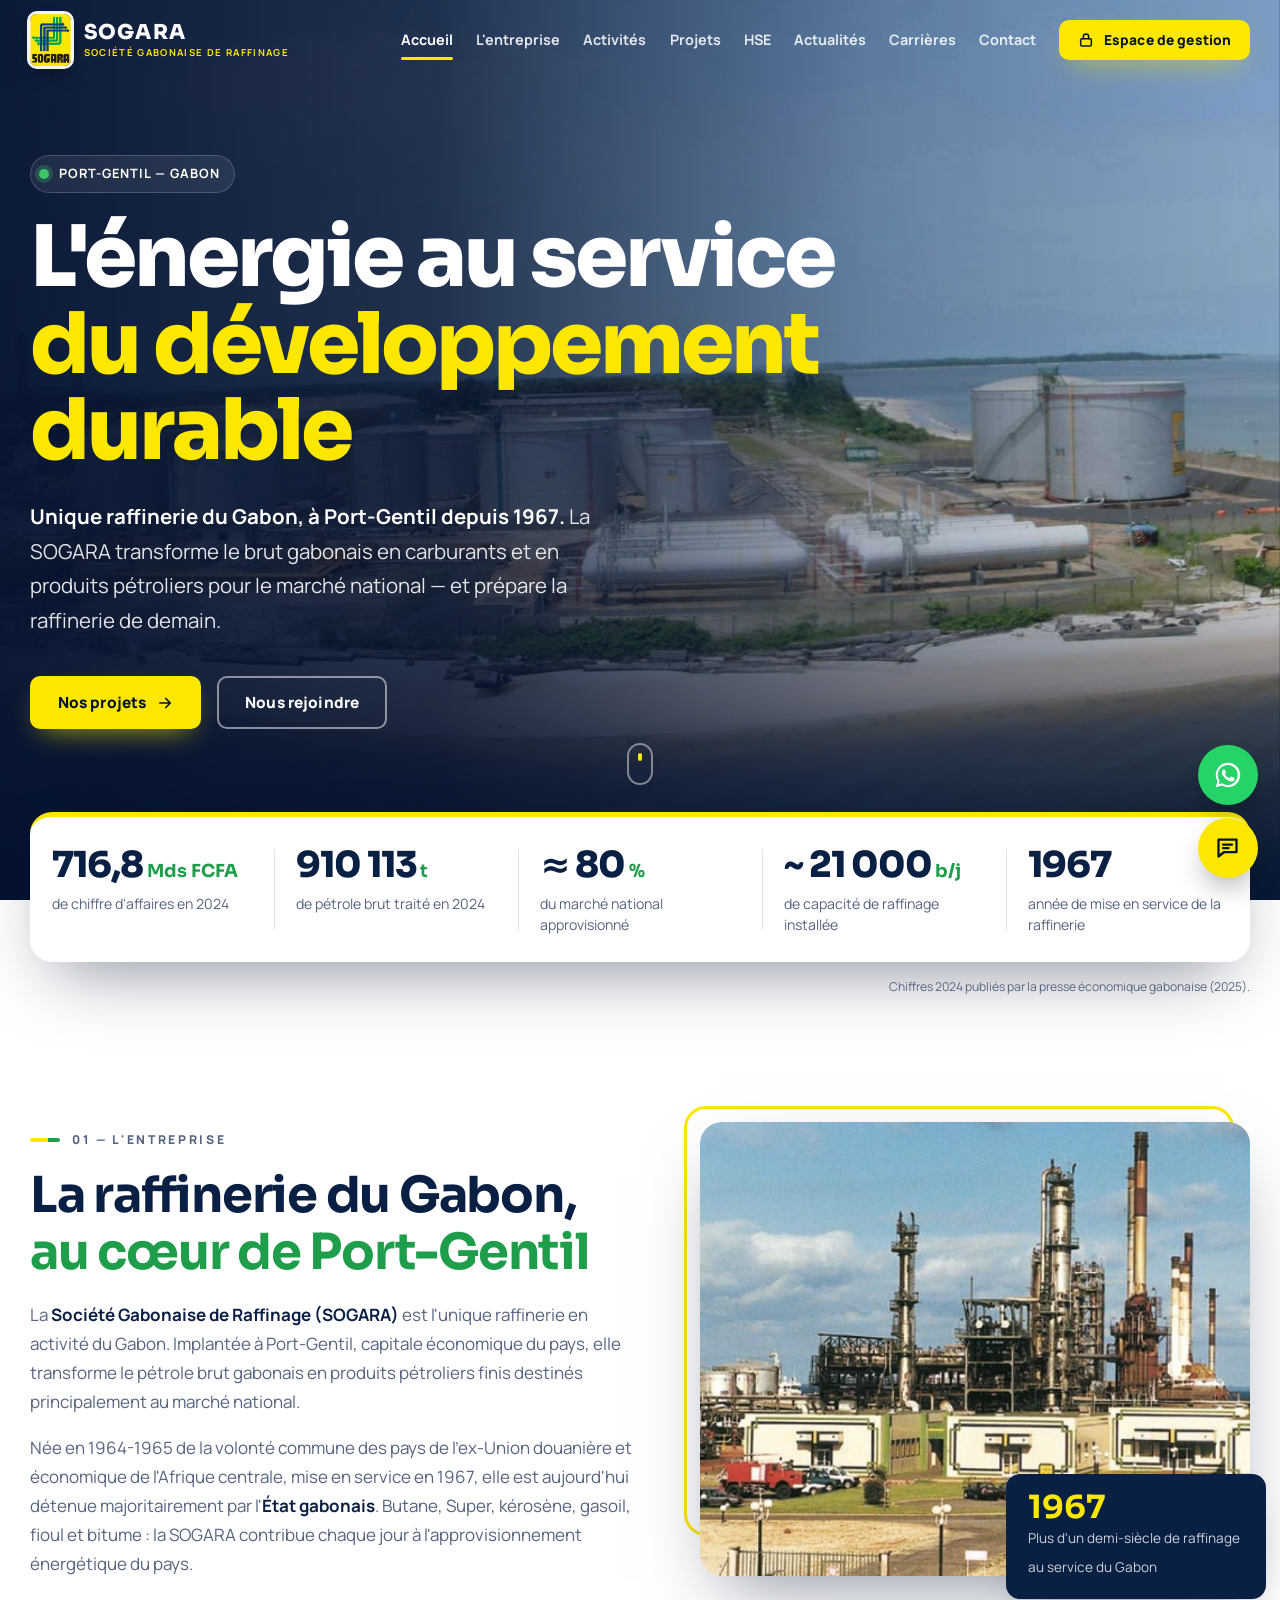
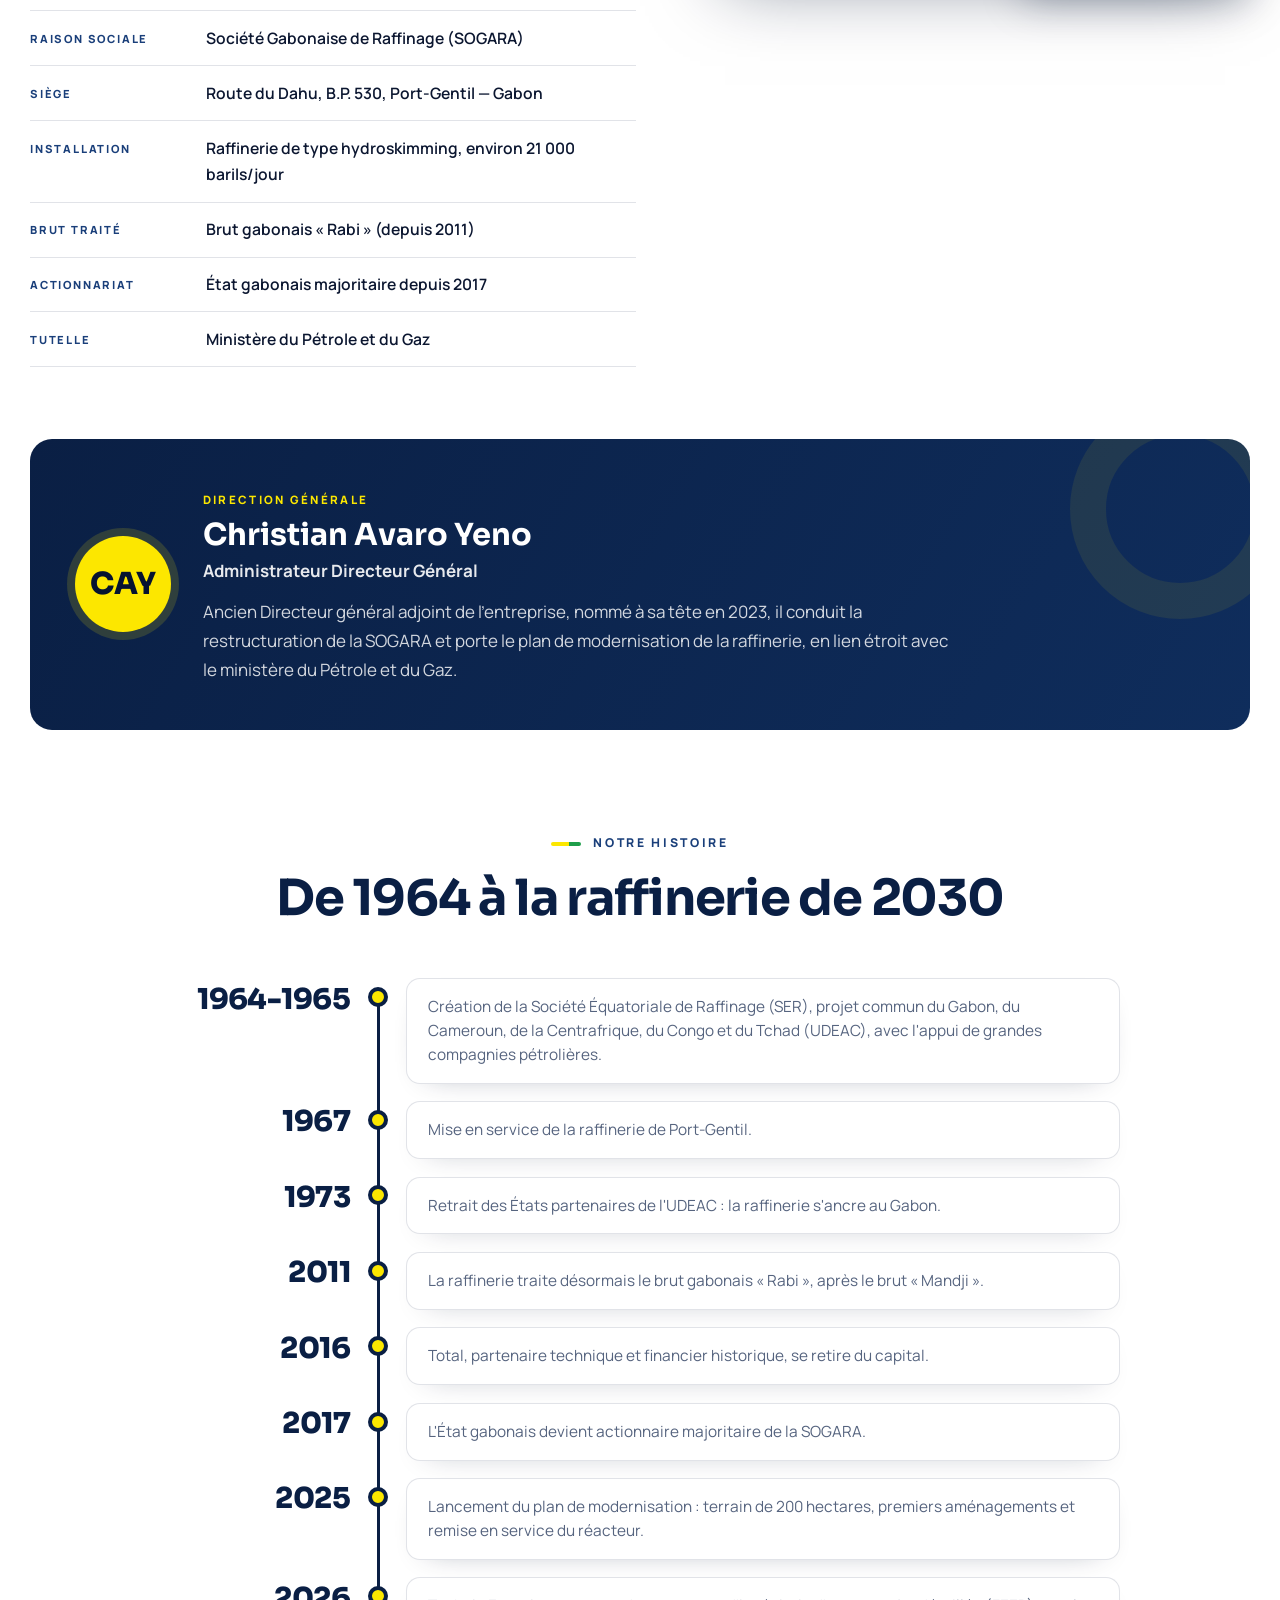
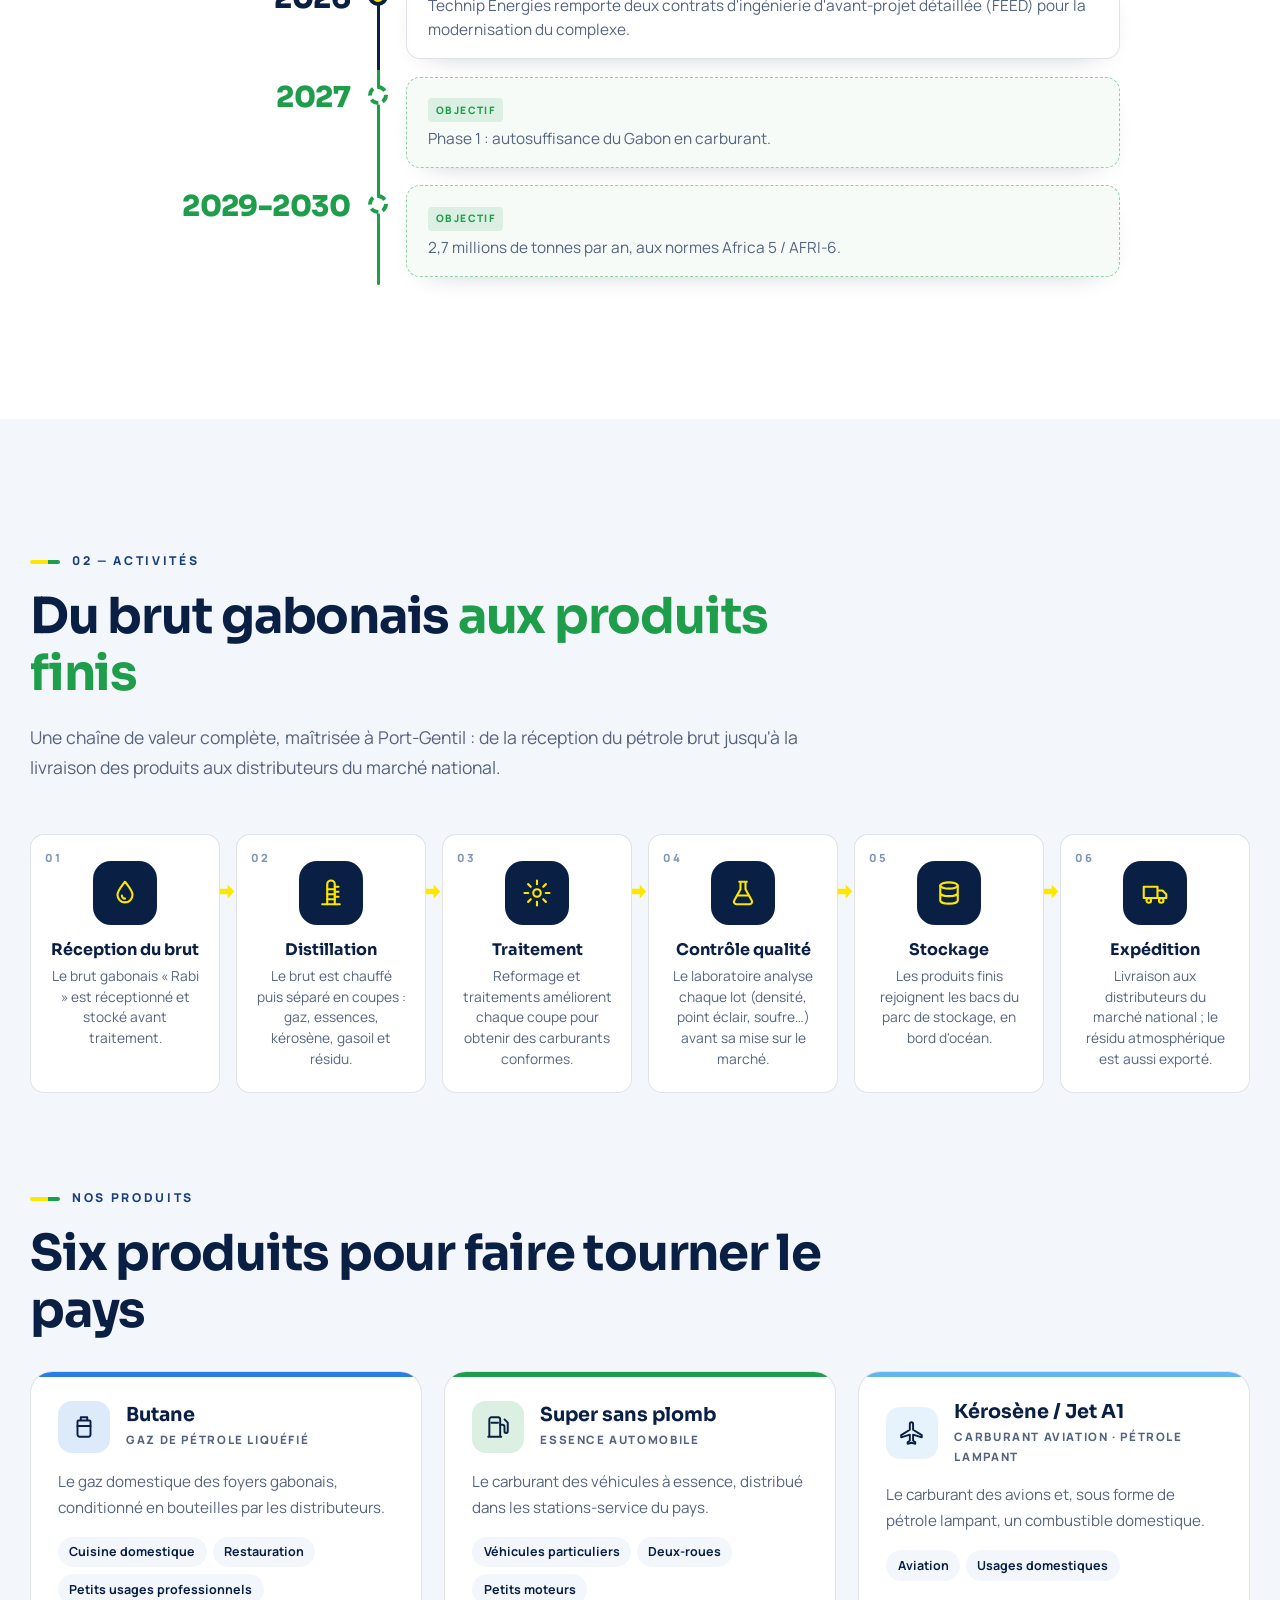
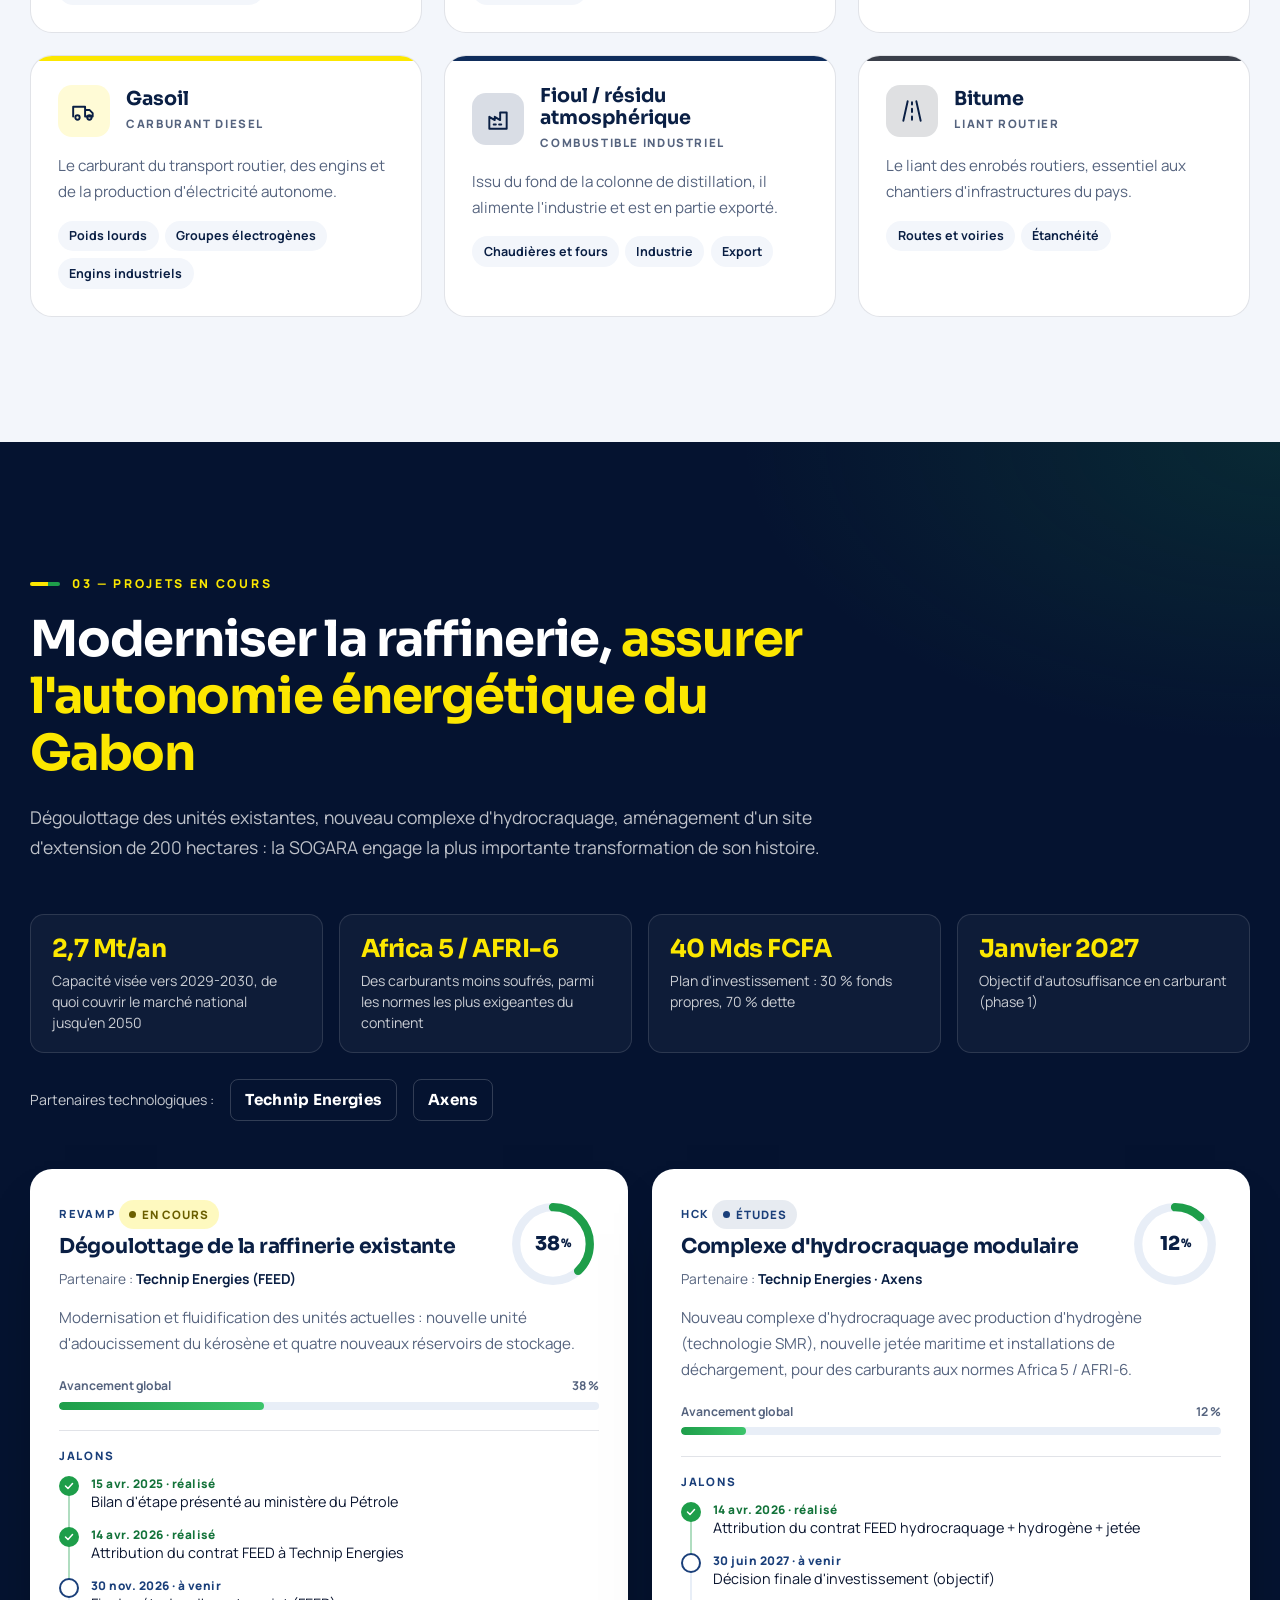
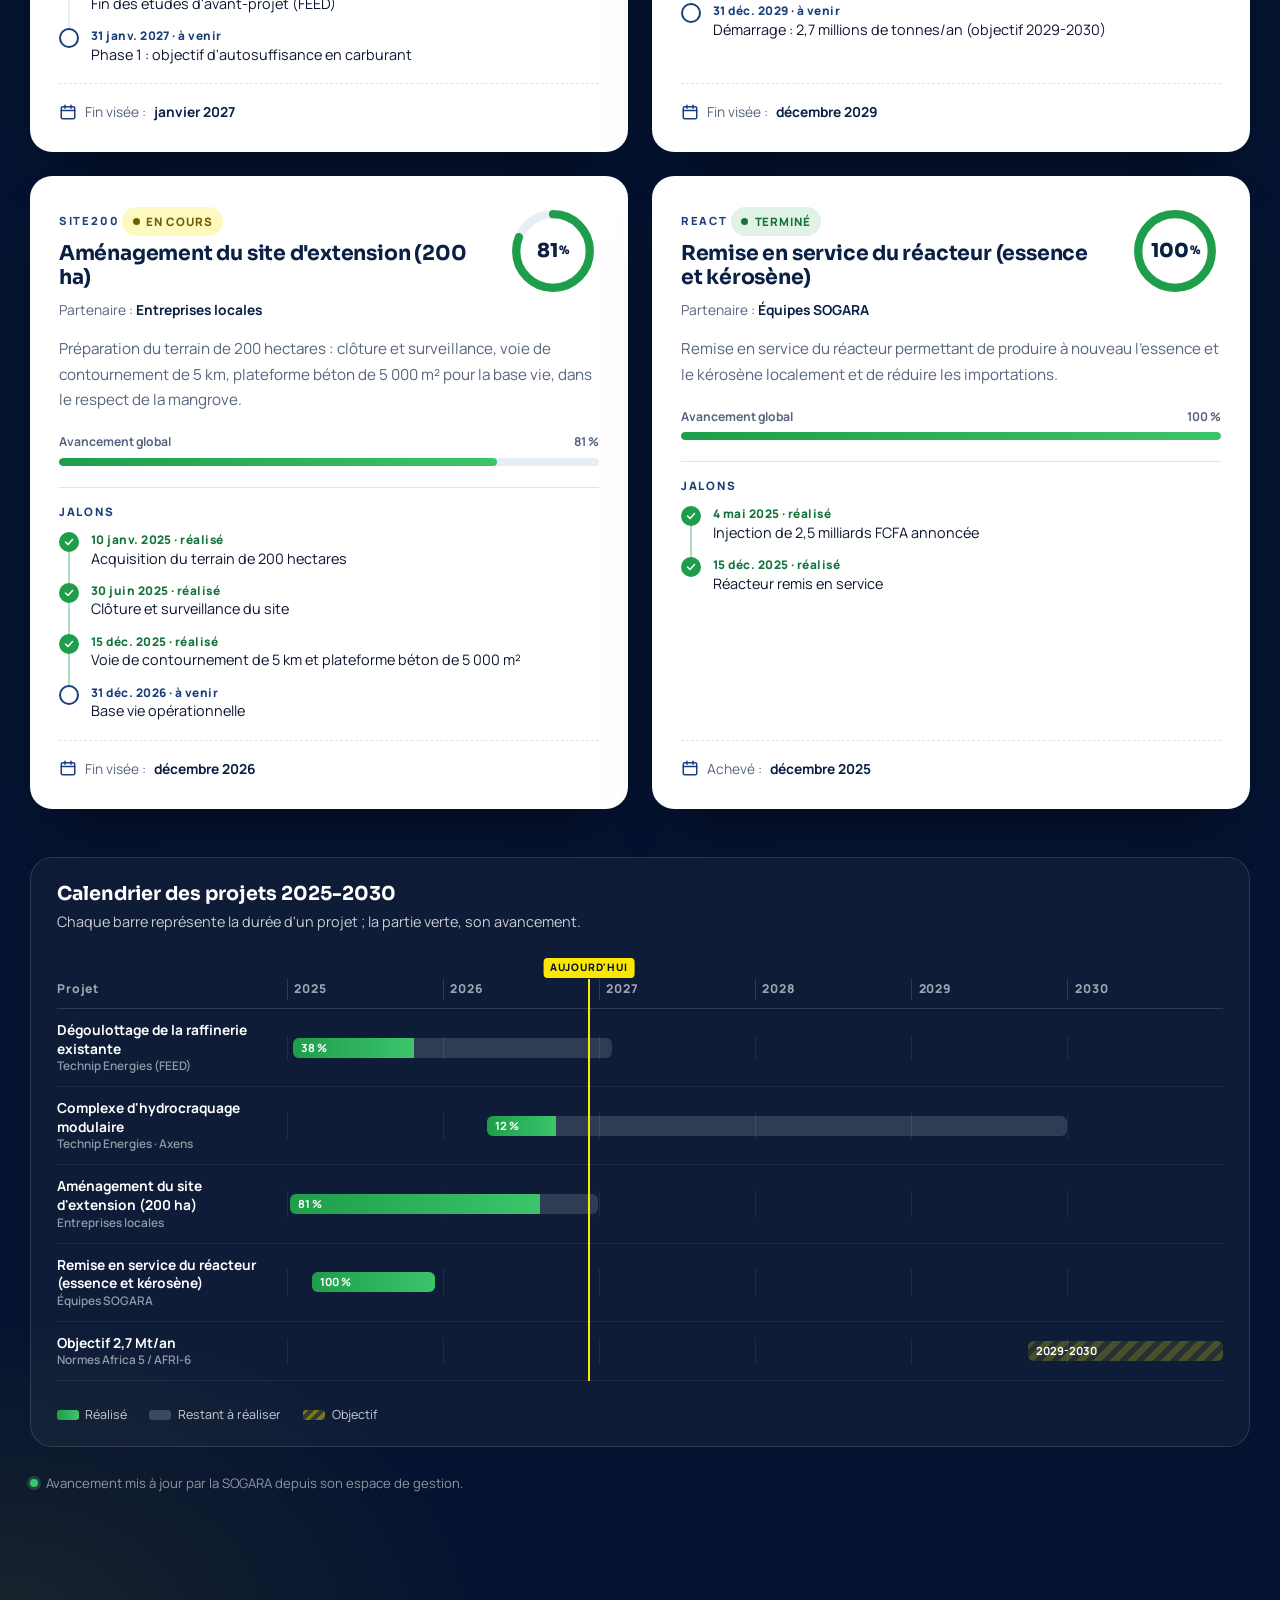
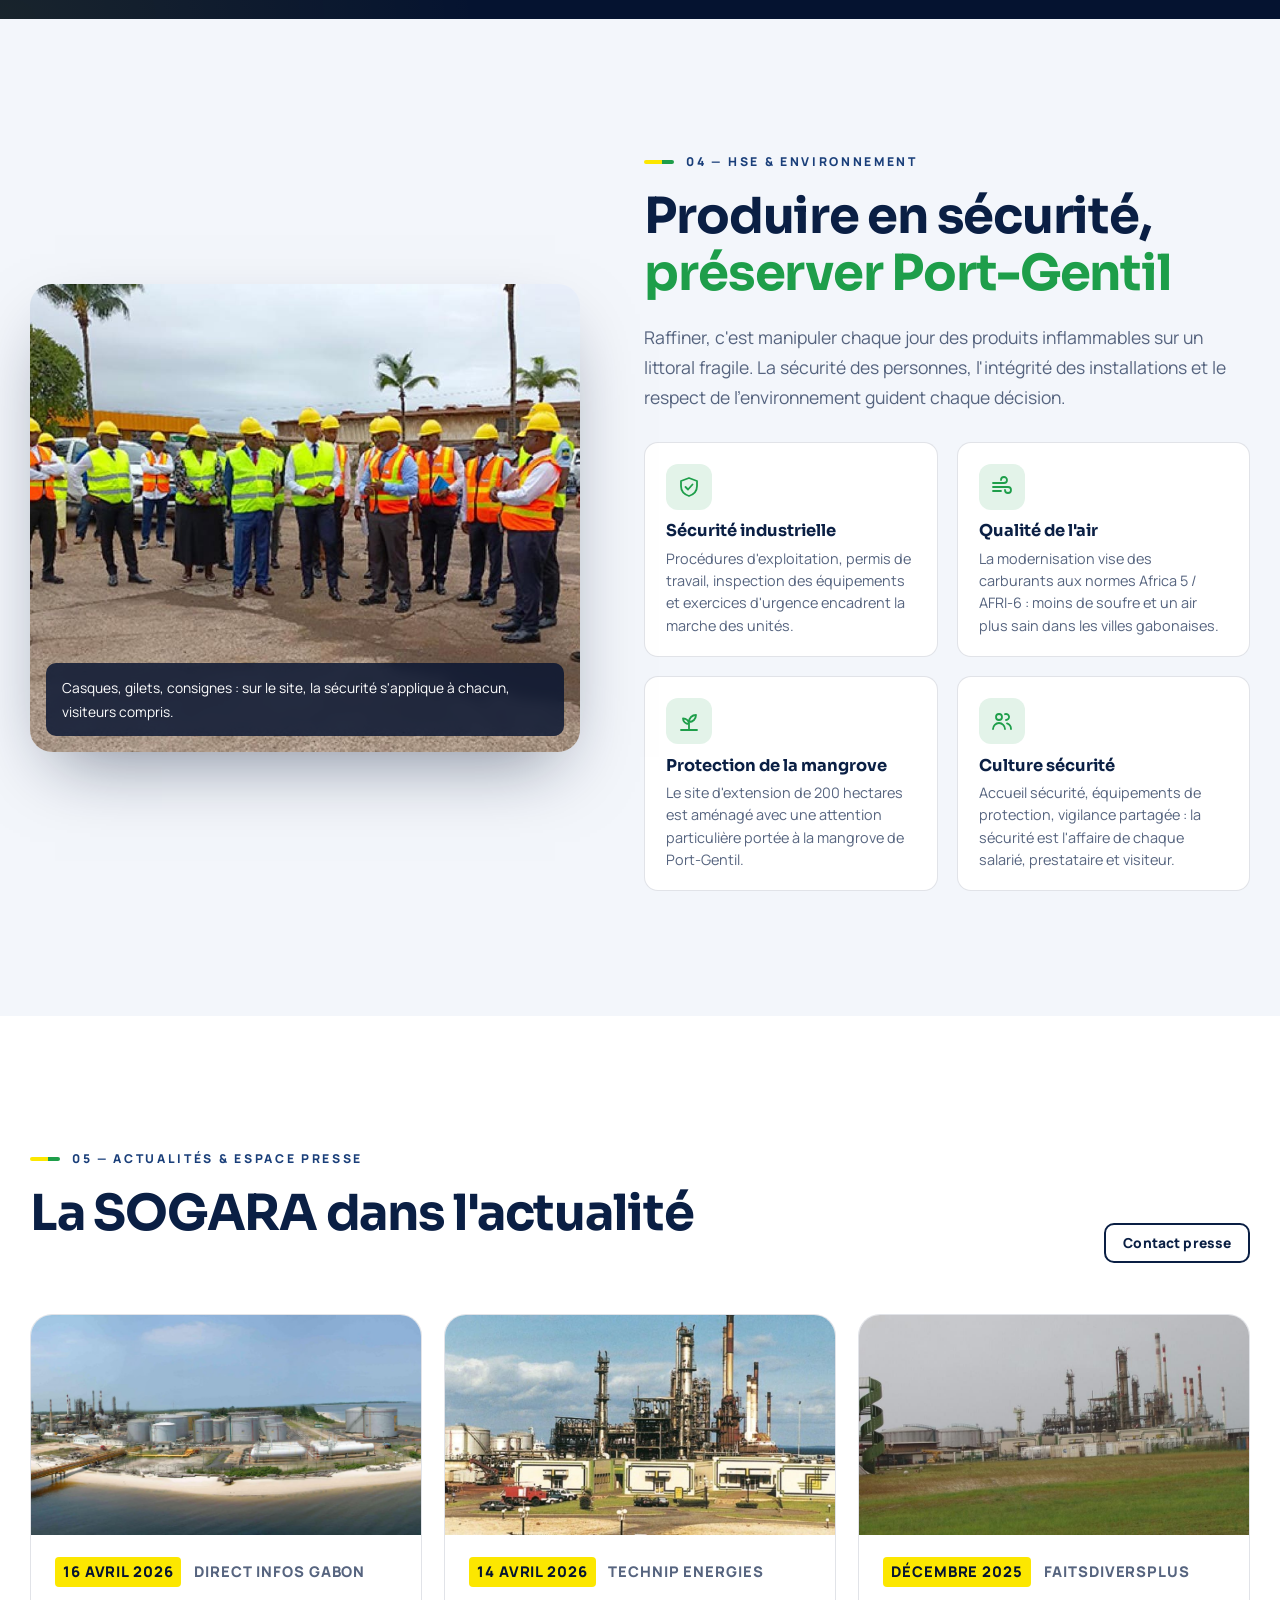
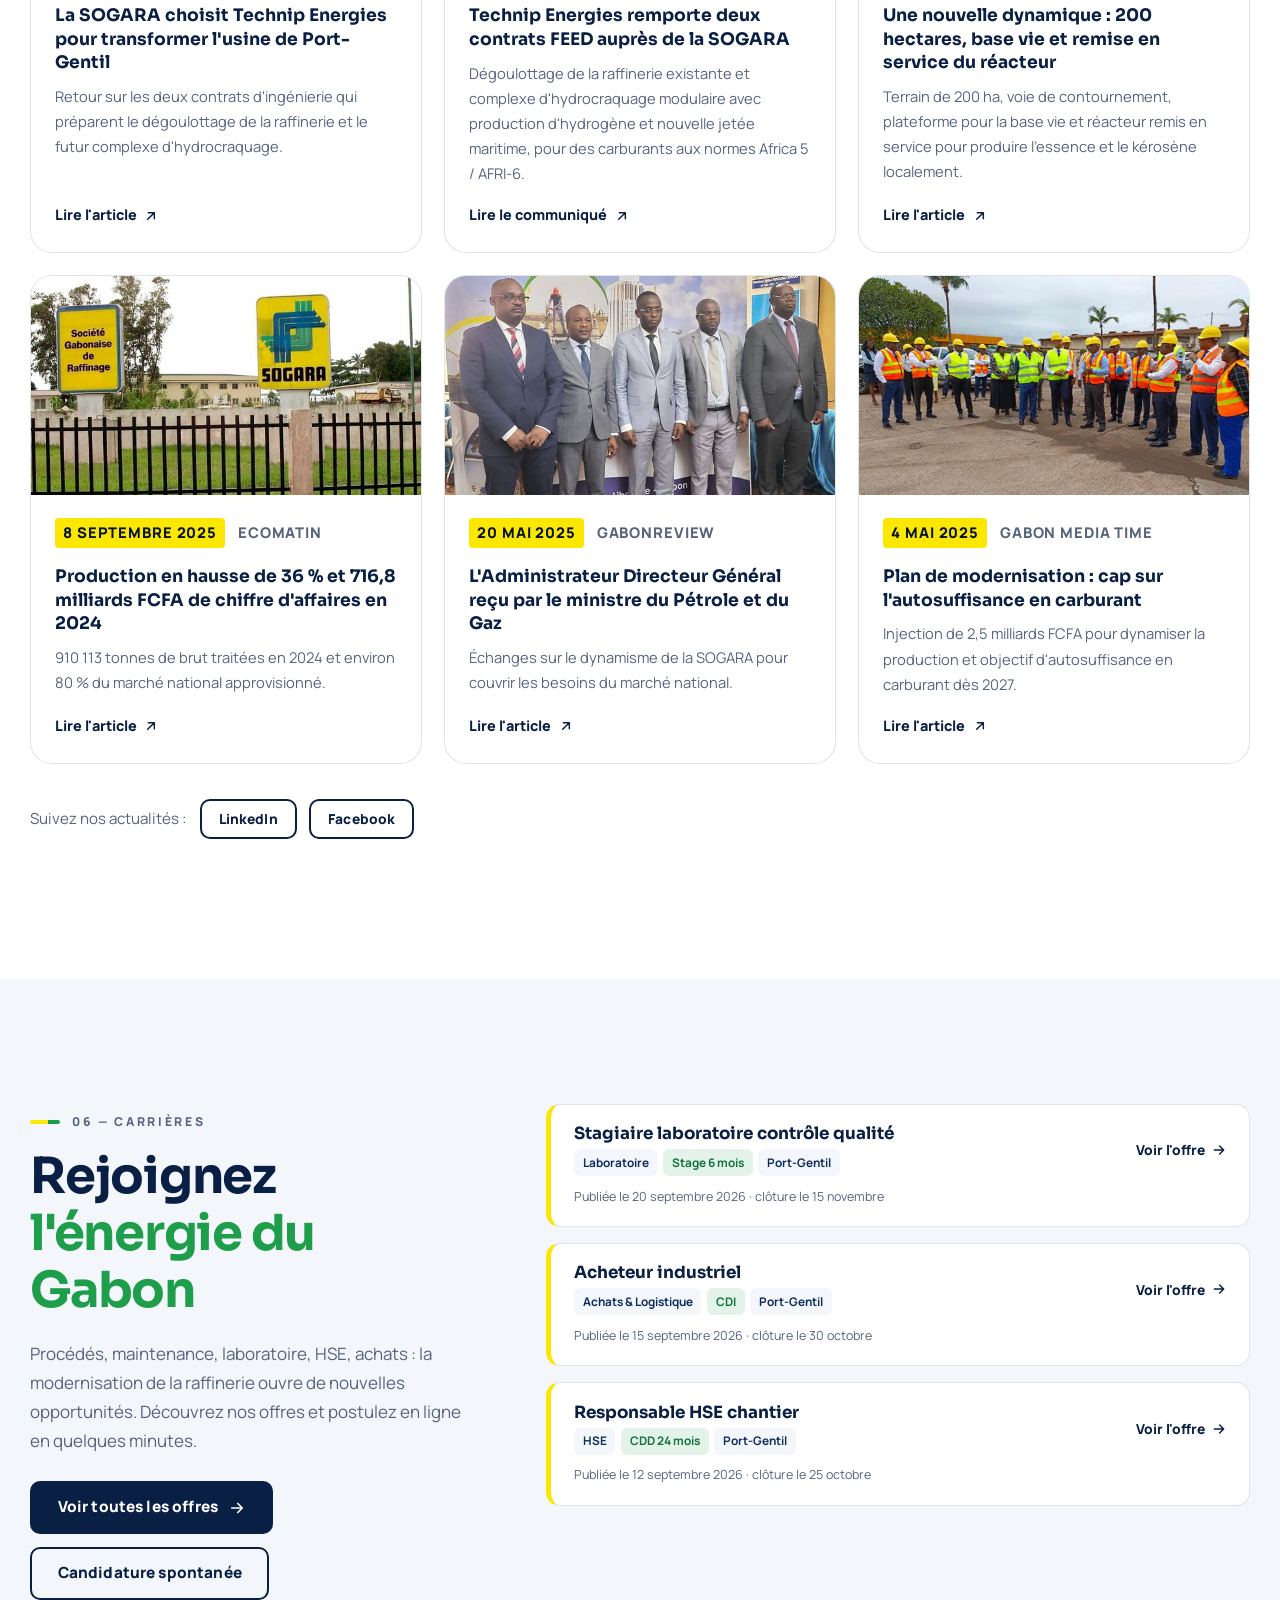
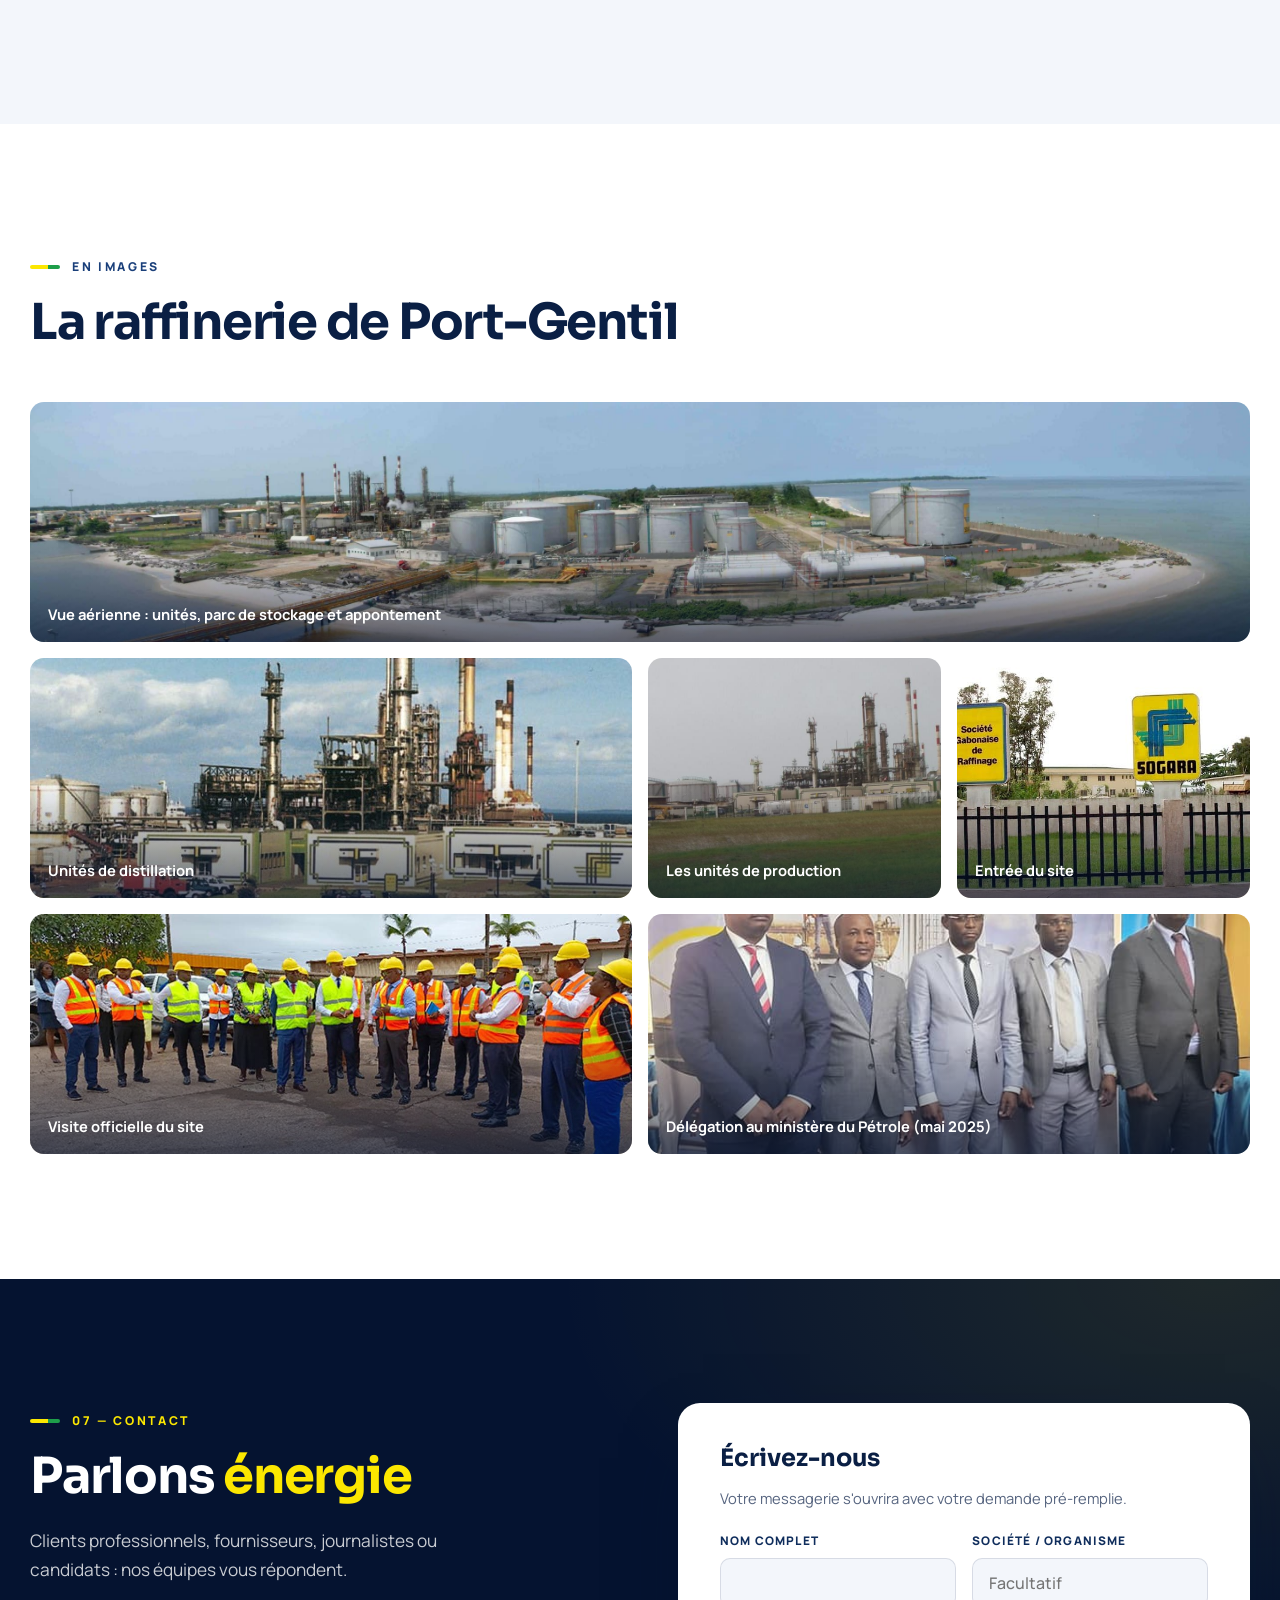
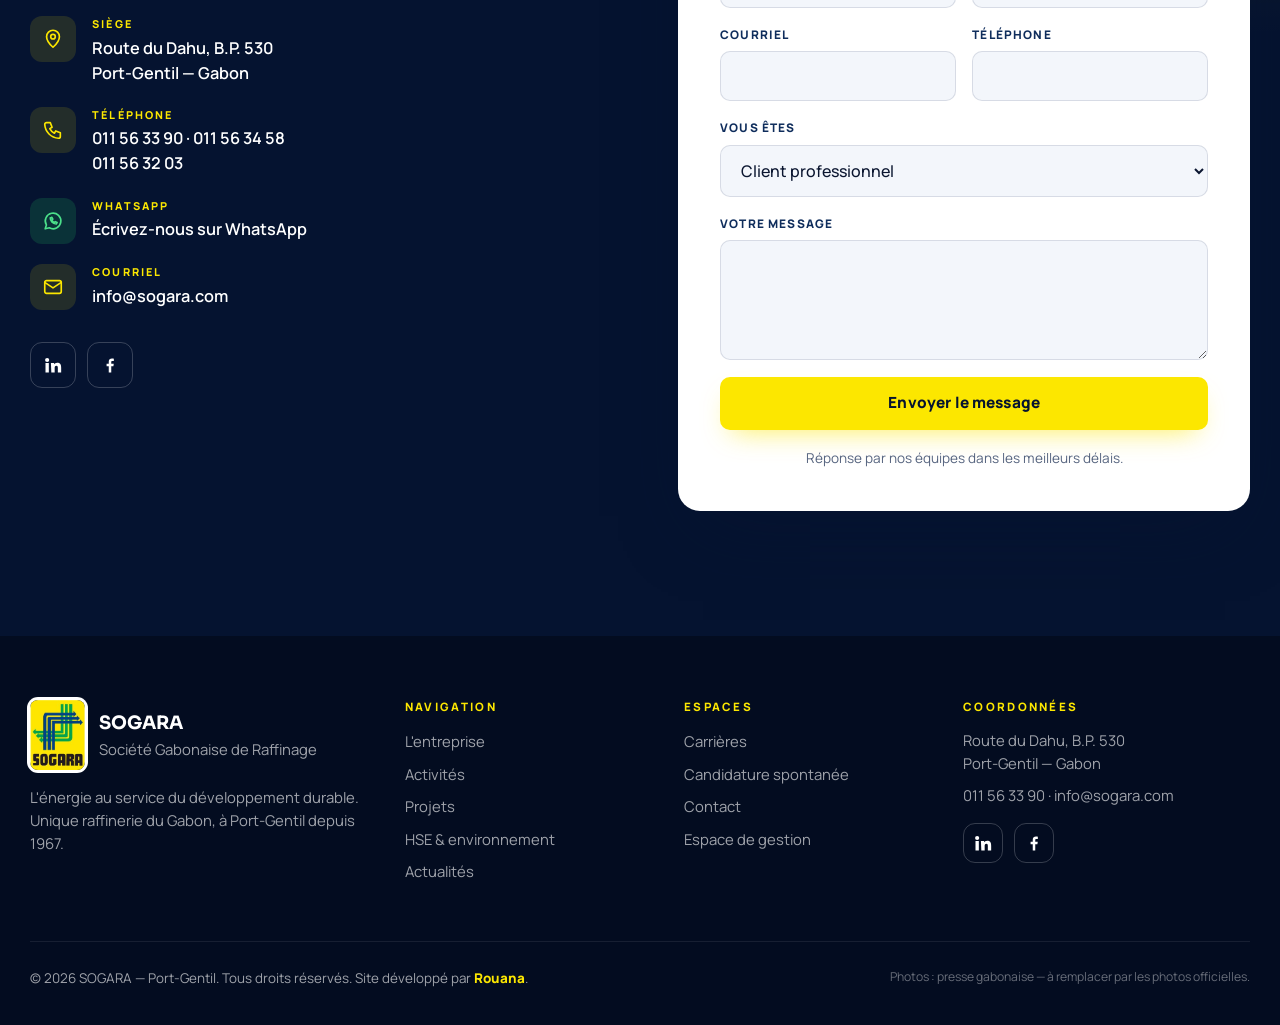
==== index.html @ f5d562e5 "Site SOGARA : vitrine, carrières et espace de gestion Co-Authored-By: Claude <noreply@anthropic.com>" ====
<!DOCTYPE html>
<html lang="fr">
<head>
  <meta charset="UTF-8">
  <meta name="viewport" content="width=device-width, initial-scale=1">
  <title>SOGARA — Société Gabonaise de Raffinage · Port-Gentil</title>
  <meta name="description" content="SOGARA, Société Gabonaise de Raffinage : unique raffinerie du Gabon, à Port-Gentil depuis 1967. Butane, Super, kérosène, gasoil, fioul et bitume pour le marché national. Projet de modernisation avec Technip Energies.">
  <meta name="theme-color" content="#051330">
  <meta property="og:title" content="SOGARA — L'énergie au service du développement durable">
  <meta property="og:description" content="Unique raffinerie du Gabon, à Port-Gentil depuis 1967. Découvrez nos activités, nos produits et le projet de modernisation de la raffinerie.">
  <meta property="og:image" content="assets/img/raffinerie-panorama.jpg">
  <meta property="og:type" content="website">
  <link rel="icon" type="image/png" href="assets/img/logo.png">
  <link rel="apple-touch-icon" href="assets/img/logo.png">
  <link rel="preconnect" href="https://fonts.googleapis.com">
  <link rel="preconnect" href="https://fonts.gstatic.com" crossorigin>
  <link href="https://fonts.googleapis.com/css2?family=Sora:wght@600;700;800&family=Manrope:wght@400;500;600;700;800&display=swap" rel="stylesheet">
  <link rel="stylesheet" href="assets/css/style.css">
</head>
<body>

<!-- ============ EN-TÊTE ============ -->
<header class="header" id="header">
  <div class="container header__inner">
    <a href="#accueil" class="brand" aria-label="SOGARA — accueil">
      <img src="assets/img/logo.png" alt="Logo SOGARA" class="brand__logo" width="41" height="52">
      <span class="brand__text">SOGARA<small>Société Gabonaise de Raffinage</small></span>
    </a>
    <nav class="nav" id="nav" aria-label="Navigation principale">
      <a href="#accueil">Accueil</a>
      <a href="#entreprise">L'entreprise</a>
      <a href="#activites">Activités</a>
      <a href="#projets">Projets</a>
      <a href="#hse">HSE</a>
      <a href="#actualites">Actualités</a>
      <a href="#carrieres">Carrières</a>
      <a href="#contact">Contact</a>
      <a href="espace/index.html" class="btn btn--gold btn--sm nav__cta"><svg viewBox="0 0 24 24" aria-hidden="true"><rect x="4" y="10" width="16" height="11" rx="2"/><path d="M8 10V7a4 4 0 0 1 8 0v3"/></svg>Espace de gestion</a>
    </nav>
    <button class="burger" id="burger" aria-label="Ouvrir le menu" aria-expanded="false" aria-controls="nav">
      <span></span><span></span><span></span>
    </button>
  </div>
</header>

<main>

<!-- ============ HÉRO ============ -->
<section class="hero" id="accueil">
  <div class="hero__bg" style="background-image:url('assets/img/raffinerie-panorama.jpg')"></div>
  <div class="hero__overlay"></div>
  <div class="container hero__content">
    <p class="hero__badge reveal"><i></i>Port-Gentil — Gabon</p>
    <h1 class="hero__title reveal">L'énergie au service <em>du développement durable</em></h1>
    <p class="hero__lead reveal"><strong>Unique raffinerie du Gabon, à Port-Gentil depuis 1967.</strong> La SOGARA transforme le brut gabonais en carburants et en produits pétroliers pour le marché national — et prépare la raffinerie de demain.</p>
    <div class="hero__actions reveal">
      <a href="#projets" class="btn btn--gold">Nos projets <svg viewBox="0 0 24 24"><path d="M5 12h14M13 6l6 6-6 6"/></svg></a>
      <a href="carrieres.html" class="btn btn--ghost">Nous rejoindre</a>
    </div>
  </div>
  <span class="hero__scroll" aria-hidden="true"></span>
</section>

<!-- ============ CHIFFRES CLÉS ============ -->
<section class="kpis" aria-label="Chiffres clés">
  <div class="container">
    <div class="kpis__grid reveal">
      <div class="kpi"><div class="kpi__value"><span data-count="716.8" data-decimals="1">0</span><small>Mds FCFA</small></div><p class="kpi__label">de chiffre d'affaires en 2024</p></div>
      <div class="kpi"><div class="kpi__value"><span data-count="910113">0</span><small>t</small></div><p class="kpi__label">de pétrole brut traité en 2024</p></div>
      <div class="kpi"><div class="kpi__value"><span data-count="80" data-prefix="≈ ">0</span><small>%</small></div><p class="kpi__label">du marché national approvisionné</p></div>
      <div class="kpi"><div class="kpi__value"><span data-count="21000" data-prefix="~ ">0</span><small>b/j</small></div><p class="kpi__label">de capacité de raffinage installée</p></div>
      <div class="kpi"><div class="kpi__value"><span data-count="1967" data-raw>0</span></div><p class="kpi__label">année de mise en service de la raffinerie</p></div>
    </div>
    <p class="kpis__src">Chiffres 2024 publiés par la presse économique gabonaise (2025).</p>
  </div>
</section>

<!-- ============ L'ENTREPRISE ============ -->
<section class="section" id="entreprise">
  <div class="container">
    <div class="about">
      <div class="about__text">
        <p class="eyebrow reveal">01 — L'entreprise</p>
        <h2 class="title reveal">La raffinerie du Gabon, <em>au cœur de Port-Gentil</em></h2>
        <p class="reveal">La <strong>Société Gabonaise de Raffinage (SOGARA)</strong> est l'unique raffinerie en activité du Gabon. Implantée à Port-Gentil, capitale économique du pays, elle transforme le pétrole brut gabonais en produits pétroliers finis destinés principalement au marché national.</p>
        <p class="reveal">Née en 1964-1965 de la volonté commune des pays de l'ex-Union douanière et économique de l'Afrique centrale, mise en service en 1967, elle est aujourd'hui détenue majoritairement par l'<strong>État gabonais</strong>. Butane, Super, kérosène, gasoil, fioul et bitume : la SOGARA contribue chaque jour à l'approvisionnement énergétique du pays.</p>
        <dl class="fiche reveal">
          <div><dt>Raison sociale</dt><dd>Société Gabonaise de Raffinage (SOGARA)</dd></div>
          <div><dt>Siège</dt><dd>Route du Dahu, B.P. 530, Port-Gentil — Gabon</dd></div>
          <div><dt>Installation</dt><dd>Raffinerie de type hydroskimming, environ 21 000 barils/jour</dd></div>
          <div><dt>Brut traité</dt><dd>Brut gabonais « Rabi » (depuis 2011)</dd></div>
          <div><dt>Actionnariat</dt><dd>État gabonais majoritaire depuis 2017</dd></div>
          <div><dt>Tutelle</dt><dd>Ministère du Pétrole et du Gaz</dd></div>
        </dl>
      </div>
      <figure class="about__media reveal">
        <img src="assets/img/raffinerie-unites.jpg" alt="Unités de distillation de la raffinerie SOGARA à Port-Gentil" loading="lazy">
        <figcaption class="about__tag"><strong>1967</strong><span>Plus d'un demi-siècle de raffinage au service du Gabon</span></figcaption>
      </figure>
    </div>

    <article class="direction reveal" aria-label="Direction générale">
      <div class="direction__mono" aria-hidden="true">CAY</div>
      <div>
        <small>Direction générale</small>
        <h3>Christian Avaro Yeno</h3>
        <span class="direction__role">Administrateur Directeur Général</span>
        <p>Ancien Directeur général adjoint de l'entreprise, nommé à sa tête en 2023, il conduit la restructuration de la SOGARA et porte le plan de modernisation de la raffinerie, en lien étroit avec le ministère du Pétrole et du Gaz.</p>
      </div>
    </article>

    <div class="histoire">
      <div class="section__head section__head--center">
        <p class="eyebrow reveal">Notre histoire</p>
        <h2 class="title reveal">De 1964 à la raffinerie de 2030</h2>
      </div>
      <ol class="timeline">
        <li class="tl reveal"><span class="tl__year">1964-1965</span><div class="tl__card"><p>Création de la Société Équatoriale de Raffinage (SER), projet commun du Gabon, du Cameroun, de la Centrafrique, du Congo et du Tchad (UDEAC), avec l'appui de grandes compagnies pétrolières.</p></div></li>
        <li class="tl reveal"><span class="tl__year">1967</span><div class="tl__card"><p>Mise en service de la raffinerie de Port-Gentil.</p></div></li>
        <li class="tl reveal"><span class="tl__year">1973</span><div class="tl__card"><p>Retrait des États partenaires de l'UDEAC : la raffinerie s'ancre au Gabon.</p></div></li>
        <li class="tl reveal"><span class="tl__year">2011</span><div class="tl__card"><p>La raffinerie traite désormais le brut gabonais « Rabi », après le brut « Mandji ».</p></div></li>
        <li class="tl reveal"><span class="tl__year">2016</span><div class="tl__card"><p>Total, partenaire technique et financier historique, se retire du capital.</p></div></li>
        <li class="tl reveal"><span class="tl__year">2017</span><div class="tl__card"><p>L'État gabonais devient actionnaire majoritaire de la SOGARA.</p></div></li>
        <li class="tl reveal"><span class="tl__year">2025</span><div class="tl__card"><p>Lancement du plan de modernisation : terrain de 200 hectares, premiers aménagements et remise en service du réacteur.</p></div></li>
        <li class="tl reveal"><span class="tl__year">2026</span><div class="tl__card"><p>Technip Energies remporte deux contrats d'ingénierie d'avant-projet détaillée (FEED) pour la modernisation du complexe.</p></div></li>
        <li class="tl tl--goal reveal"><span class="tl__year">2027</span><div class="tl__card"><span class="tl__flag">Objectif</span><p>Phase 1 : autosuffisance du Gabon en carburant.</p></div></li>
        <li class="tl tl--goal reveal"><span class="tl__year">2029-2030</span><div class="tl__card"><span class="tl__flag">Objectif</span><p>2,7 millions de tonnes par an, aux normes Africa 5 / AFRI-6.</p></div></li>
      </ol>
    </div>
  </div>
</section>

<!-- ============ ACTIVITÉS ============ -->
<section class="section section--paper" id="activites">
  <div class="container">
    <div class="section__head">
      <p class="eyebrow reveal">02 — Activités</p>
      <h2 class="title reveal">Du brut gabonais <em>aux produits finis</em></h2>
      <p class="section__lead reveal">Une chaîne de valeur complète, maîtrisée à Port-Gentil : de la réception du pétrole brut jusqu'à la livraison des produits aux distributeurs du marché national.</p>
    </div>

    <ol class="chain">
      <li class="chain__step reveal"><span class="chain__num">01</span><div class="chain__ico"><svg viewBox="0 0 24 24"><path d="M12 3c3 4 6 7.2 6 10.5A6 6 0 0 1 6 13.5C6 10.2 9 7 12 3z"/><path d="M9.5 14a2.5 2.5 0 0 0 2.5 2.5"/></svg></div><h3>Réception du brut</h3><p>Le brut gabonais « Rabi » est réceptionné et stocké avant traitement.</p></li>
      <li class="chain__step reveal"><span class="chain__num">02</span><div class="chain__ico"><svg viewBox="0 0 24 24"><path d="M9 21V5a3 3 0 0 1 6 0v16"/><path d="M9 9h6M9 13h6M9 17h6M5 21h14M15 7h3M15 11h3M15 15h3"/></svg></div><h3>Distillation</h3><p>Le brut est chauffé puis séparé en coupes : gaz, essences, kérosène, gasoil et résidu.</p></li>
      <li class="chain__step reveal"><span class="chain__num">03</span><div class="chain__ico"><svg viewBox="0 0 24 24"><circle cx="12" cy="12" r="3"/><path d="M12 2v3M12 19v3M4.9 4.9 7 7M17 17l2.1 2.1M2 12h3M19 12h3M4.9 19.1 7 17M17 7l2.1-2.1"/></svg></div><h3>Traitement</h3><p>Reformage et traitements améliorent chaque coupe pour obtenir des carburants conformes.</p></li>
      <li class="chain__step reveal"><span class="chain__num">04</span><div class="chain__ico"><svg viewBox="0 0 24 24"><path d="M9 3h6M10 3v6L5 18a2 2 0 0 0 1.8 3h10.4A2 2 0 0 0 19 18l-5-9V3"/><path d="M7.5 14h9"/></svg></div><h3>Contrôle qualité</h3><p>Le laboratoire analyse chaque lot (densité, point éclair, soufre…) avant sa mise sur le marché.</p></li>
      <li class="chain__step reveal"><span class="chain__num">05</span><div class="chain__ico"><svg viewBox="0 0 24 24"><ellipse cx="12" cy="6" rx="7" ry="2.5"/><path d="M5 6v12c0 1.4 3.1 2.5 7 2.5s7-1.1 7-2.5V6M5 12c0 1.4 3.1 2.5 7 2.5s7-1.1 7-2.5"/></svg></div><h3>Stockage</h3><p>Les produits finis rejoignent les bacs du parc de stockage, en bord d'océan.</p></li>
      <li class="chain__step reveal"><span class="chain__num">06</span><div class="chain__ico"><svg viewBox="0 0 24 24"><path d="M3 7h11v9H3zM14 10h4l3 3v3h-7z"/><circle cx="7" cy="18" r="1.8"/><circle cx="17" cy="18" r="1.8"/></svg></div><h3>Expédition</h3><p>Livraison aux distributeurs du marché national ; le résidu atmosphérique est aussi exporté.</p></li>
    </ol>

    <div class="products-head">
      <p class="eyebrow reveal">Nos produits</p>
      <h2 class="title reveal">Six produits pour faire tourner le pays</h2>
    </div>
    <div class="products">
      <article class="product reveal" style="--c:#2a7de1">
        <div class="product__top"><span class="product__ico"><svg viewBox="0 0 24 24"><path d="M9 3h6v3H9zM7 6h10a1 1 0 0 1 1 1v12a2 2 0 0 1-2 2H8a2 2 0 0 1-2-2V7a1 1 0 0 1 1-1z"/><path d="M6 11h12"/></svg></span><div><h3>Butane</h3><span class="product__kind">Gaz de pétrole liquéfié</span></div></div>
        <p>Le gaz domestique des foyers gabonais, conditionné en bouteilles par les distributeurs.</p>
        <div class="product__uses"><span>Cuisine domestique</span><span>Restauration</span><span>Petits usages professionnels</span></div>
      </article>
      <article class="product reveal" style="--c:#1e9e4a">
        <div class="product__top"><span class="product__ico"><svg viewBox="0 0 24 24"><path d="M4 21V5a2 2 0 0 1 2-2h6a2 2 0 0 1 2 2v16M3 21h12M6 8h6"/><path d="M14 10h2a2 2 0 0 1 2 2v4a1.5 1.5 0 0 0 3 0V8l-3-3"/></svg></span><div><h3>Super sans plomb</h3><span class="product__kind">Essence automobile</span></div></div>
        <p>Le carburant des véhicules à essence, distribué dans les stations-service du pays.</p>
        <div class="product__uses"><span>Véhicules particuliers</span><span>Deux-roues</span><span>Petits moteurs</span></div>
      </article>
      <article class="product reveal" style="--c:#62b6f0">
        <div class="product__top"><span class="product__ico"><svg viewBox="0 0 24 24"><path d="M21 16v-2l-8-5V3.5a1.5 1.5 0 0 0-3 0V9l-8 5v2l8-2.5V19l-2 1.5V22l3.5-1 3.5 1v-1.5L13 19v-5.5z"/></svg></span><div><h3>Kérosène / Jet A1</h3><span class="product__kind">Carburant aviation · pétrole lampant</span></div></div>
        <p>Le carburant des avions et, sous forme de pétrole lampant, un combustible domestique.</p>
        <div class="product__uses"><span>Aviation</span><span>Usages domestiques</span></div>
      </article>
      <article class="product reveal" style="--c:#fce700">
        <div class="product__top"><span class="product__ico"><svg viewBox="0 0 24 24"><path d="M2 17V8h11v9M13 11h4l3 3v3h-7"/><circle cx="6" cy="18" r="2"/><circle cx="17" cy="18" r="2"/></svg></span><div><h3>Gasoil</h3><span class="product__kind">Carburant diesel</span></div></div>
        <p>Le carburant du transport routier, des engins et de la production d'électricité autonome.</p>
        <div class="product__uses"><span>Poids lourds</span><span>Groupes électrogènes</span><span>Engins industriels</span></div>
      </article>
      <article class="product reveal" style="--c:#0f2d5c">
        <div class="product__top"><span class="product__ico"><svg viewBox="0 0 24 24"><path d="M4 21V10l5 3V10l5 3V6h6v15z"/><path d="M8 17h2M13 17h2"/></svg></span><div><h3>Fioul / résidu atmosphérique</h3><span class="product__kind">Combustible industriel</span></div></div>
        <p>Issu du fond de la colonne de distillation, il alimente l'industrie et est en partie exporté.</p>
        <div class="product__uses"><span>Chaudières et fours</span><span>Industrie</span><span>Export</span></div>
      </article>
      <article class="product reveal" style="--c:#3a3f4a">
        <div class="product__top"><span class="product__ico"><svg viewBox="0 0 24 24"><path d="M8 3 4 21M16 3l4 18M12 4v2M12 10v3M12 17v3"/></svg></span><div><h3>Bitume</h3><span class="product__kind">Liant routier</span></div></div>
        <p>Le liant des enrobés routiers, essentiel aux chantiers d'infrastructures du pays.</p>
        <div class="product__uses"><span>Routes et voiries</span><span>Étanchéité</span></div>
      </article>
    </div>
  </div>
</section>

<!-- ============ PROJETS ============ -->
<section class="section projets" id="projets">
  <div class="container">
    <div class="section__head">
      <p class="eyebrow eyebrow--light reveal">03 — Projets en cours</p>
      <h2 class="title title--light reveal">Moderniser la raffinerie, <em>assurer l'autonomie énergétique du Gabon</em></h2>
      <p class="section__lead reveal">Dégoulottage des unités existantes, nouveau complexe d'hydrocraquage, aménagement d'un site d'extension de 200 hectares : la SOGARA engage la plus importante transformation de son histoire.</p>
    </div>

    <div class="highlights">
      <div class="hl reveal"><strong>2,7 Mt/an</strong><span>Capacité visée vers 2029-2030, de quoi couvrir le marché national jusqu'en 2050</span></div>
      <div class="hl reveal"><strong>Africa 5 / AFRI-6</strong><span>Des carburants moins soufrés, parmi les normes les plus exigeantes du continent</span></div>
      <div class="hl reveal"><strong>40 Mds FCFA</strong><span>Plan d'investissement : 30&nbsp;% fonds propres, 70&nbsp;% dette</span></div>
      <div class="hl reveal"><strong>Janvier 2027</strong><span>Objectif d'autosuffisance en carburant (phase 1)</span></div>
    </div>
    <p class="partners reveal">Partenaires technologiques : <b>Technip Energies</b> <b>Axens</b></p>

    <div class="pcards" id="pcards" aria-live="polite"></div>

    <div class="gantt-wrap reveal">
      <h3>Calendrier des projets 2025-2030</h3>
      <p>Chaque barre représente la durée d'un projet ; la partie verte, son avancement.</p>
      <p class="gantt__hint">Faites défiler horizontalement →</p>
      <div class="gantt-scroll" tabindex="0" aria-label="Calendrier des projets, défilement horizontal">
        <div class="gantt" id="gantt"></div>
      </div>
      <div class="gantt__legend"><span><i style="background:linear-gradient(90deg,#1e9e4a,#3cc46b)"></i>Réalisé</span><span><i style="background:rgba(255,255,255,.18)"></i>Restant à réaliser</span><span><i style="background:repeating-linear-gradient(135deg,rgba(252,231,0,.45) 0 4px,rgba(252,231,0,.15) 4px 8px)"></i>Objectif</span></div>
    </div>
    <p class="projets__note reveal">Avancement mis à jour par la SOGARA depuis son espace de gestion.</p>
  </div>
</section>

<!-- ============ HSE ============ -->
<section class="section section--paper" id="hse">
  <div class="container hse">
    <figure class="hse__media reveal">
      <img src="assets/img/visite-site.jpg" alt="Visiteurs en casques et gilets de sécurité sur le site de la raffinerie" loading="lazy">
      <figcaption>Casques, gilets, consignes : sur le site, la sécurité s'applique à chacun, visiteurs compris.</figcaption>
    </figure>
    <div>
      <p class="eyebrow reveal">04 — HSE &amp; environnement</p>
      <h2 class="title reveal">Produire en sécurité, <em>préserver Port-Gentil</em></h2>
      <p class="section__lead reveal">Raffiner, c'est manipuler chaque jour des produits inflammables sur un littoral fragile. La sécurité des personnes, l'intégrité des installations et le respect de l'environnement guident chaque décision.</p>
      <div class="hse__list">
        <article class="hse__item reveal"><span class="hse__ico"><svg viewBox="0 0 24 24"><path d="M12 3l8 3v5c0 5-3.5 8.5-8 10-4.5-1.5-8-5-8-10V6z"/><path d="M8.5 12l2.5 2.5 4.5-5"/></svg></span><h3>Sécurité industrielle</h3><p>Procédures d'exploitation, permis de travail, inspection des équipements et exercices d'urgence encadrent la marche des unités.</p></article>
        <article class="hse__item reveal"><span class="hse__ico"><svg viewBox="0 0 24 24"><path d="M3 8h11a3 3 0 1 0-3-3M3 12h15a3 3 0 1 1-3 3M3 16h8"/></svg></span><h3>Qualité de l'air</h3><p>La modernisation vise des carburants aux normes Africa 5 / AFRI-6 : moins de soufre et un air plus sain dans les villes gabonaises.</p></article>
        <article class="hse__item reveal"><span class="hse__ico"><svg viewBox="0 0 24 24"><path d="M12 21v-8M12 13c0-4 3-7 7-7 0 4-3 7-7 7zM12 15c0-3-2.5-5.5-6-5.5 0 3 2.5 5.5 6 5.5z"/><path d="M4 21h16"/></svg></span><h3>Protection de la mangrove</h3><p>Le site d'extension de 200 hectares est aménagé avec une attention particulière portée à la mangrove de Port-Gentil.</p></article>
        <article class="hse__item reveal"><span class="hse__ico"><svg viewBox="0 0 24 24"><circle cx="9" cy="8" r="3"/><path d="M3 20c0-3.3 2.7-6 6-6s6 2.7 6 6M16 11a3 3 0 1 0-1-5.8M21 20c0-2.6-1.6-4.8-4-5.6"/></svg></span><h3>Culture sécurité</h3><p>Accueil sécurité, équipements de protection, vigilance partagée : la sécurité est l'affaire de chaque salarié, prestataire et visiteur.</p></article>
      </div>
    </div>
  </div>
</section>

<!-- ============ ACTUALITÉS ============ -->
<section class="section" id="actualites">
  <div class="container">
    <div class="section__head section__head--split">
      <div>
        <p class="eyebrow reveal">05 — Actualités &amp; espace presse</p>
        <h2 class="title reveal">La SOGARA dans l'actualité</h2>
      </div>
      <a href="#contact" class="btn btn--outline btn--sm reveal" data-contact-type="Presse">Contact presse</a>
    </div>
    <div class="news">
      <article class="news__card reveal">
        <div class="news__img"><img src="assets/img/raffinerie-panorama.jpg" alt="Vue aérienne de la raffinerie de Port-Gentil" loading="lazy"></div>
        <div class="news__body">
          <p class="news__meta"><time datetime="2026-04-16">16 avril 2026</time><span>Direct Infos Gabon</span></p>
          <h3>La SOGARA choisit Technip Energies pour transformer l'usine de Port-Gentil</h3>
          <p>Retour sur les deux contrats d'ingénierie qui préparent le dégoulottage de la raffinerie et le futur complexe d'hydrocraquage.</p>
          <a class="news__link" href="https://directinfosgabon.com/raffinage-sogara-choisit-le-francais-technip-energies-pour-metamorphoser-lusine-de-port-gentil/" target="_blank" rel="noopener">Lire l'article <svg viewBox="0 0 24 24"><path d="M7 17 17 7M8 7h9v9"/></svg></a>
        </div>
      </article>
      <article class="news__card reveal">
        <div class="news__img"><img src="assets/img/raffinerie-unites.jpg" alt="Unités de distillation de la raffinerie" loading="lazy"></div>
        <div class="news__body">
          <p class="news__meta"><time datetime="2026-04-14">14 avril 2026</time><span>Technip Energies</span></p>
          <h3>Technip Energies remporte deux contrats FEED auprès de la SOGARA</h3>
          <p>Dégoulottage de la raffinerie existante et complexe d'hydrocraquage modulaire avec production d'hydrogène et nouvelle jetée maritime, pour des carburants aux normes Africa 5 / AFRI-6.</p>
          <a class="news__link" href="https://www.globenewswire.com/news-release/2026/04/14/3273729/0/fr/Technip-Energies-remporte-deux-contrats-d-ing%C3%A9nierie-d-avant-projet-d%C3%A9taill%C3%A9e-aupr%C3%A8s-de-SOGARA-pour-un-complexe-de-raffinage-au-Gabon.html" target="_blank" rel="noopener">Lire le communiqué <svg viewBox="0 0 24 24"><path d="M7 17 17 7M8 7h9v9"/></svg></a>
        </div>
      </article>
      <article class="news__card reveal">
        <div class="news__img"><img src="assets/img/raffinerie-site.jpg" alt="Unités de production de la raffinerie" loading="lazy"></div>
        <div class="news__body">
          <p class="news__meta"><time datetime="2025-12">Décembre 2025</time><span>FaitsDiversPlus</span></p>
          <h3>Une nouvelle dynamique : 200 hectares, base vie et remise en service du réacteur</h3>
          <p>Terrain de 200 ha, voie de contournement, plateforme pour la base vie et réacteur remis en service pour produire l'essence et le kérosène localement.</p>
          <a class="news__link" href="https://faitsdiversplus.com/sogara-et-nouvelle-vision-strategique-du-renforcement-energetique-au-gabon/" target="_blank" rel="noopener">Lire l'article <svg viewBox="0 0 24 24"><path d="M7 17 17 7M8 7h9v9"/></svg></a>
        </div>
      </article>
      <article class="news__card reveal">
        <div class="news__img"><img src="assets/img/entree-sogara.jpg" alt="Entrée du site de la Société Gabonaise de Raffinage" loading="lazy"></div>
        <div class="news__body">
          <p class="news__meta"><time datetime="2025-09-08">8 septembre 2025</time><span>Ecomatin</span></p>
          <h3>Production en hausse de 36&nbsp;% et 716,8 milliards FCFA de chiffre d'affaires en 2024</h3>
          <p>910 113 tonnes de brut traitées en 2024 et environ 80&nbsp;% du marché national approvisionné.</p>
          <a class="news__link" href="https://ecomatin.net/au-gabon-la-sogara-releve-sa-production-de-36-et-depasse-les-700-milliards-fcfa-de-chiffre-daffaires" target="_blank" rel="noopener">Lire l'article <svg viewBox="0 0 24 24"><path d="M7 17 17 7M8 7h9v9"/></svg></a>
        </div>
      </article>
      <article class="news__card reveal">
        <div class="news__img"><img src="assets/img/delegation-ministere.jpg" alt="Délégation de la SOGARA reçue au ministère du Pétrole et du Gaz" loading="lazy"></div>
        <div class="news__body">
          <p class="news__meta"><time datetime="2025-05-20">20 mai 2025</time><span>Gabonreview</span></p>
          <h3>L'Administrateur Directeur Général reçu par le ministre du Pétrole et du Gaz</h3>
          <p>Échanges sur le dynamisme de la SOGARA pour couvrir les besoins du marché national.</p>
          <a class="news__link" href="https://www.gabonreview.com/gabon-au-ministere-du-petrole-evocation-du-dynamisme-de-la-sogara-pour-couvrir-le-marche-national/" target="_blank" rel="noopener">Lire l'article <svg viewBox="0 0 24 24"><path d="M7 17 17 7M8 7h9v9"/></svg></a>
        </div>
      </article>
      <article class="news__card reveal">
        <div class="news__img"><img src="assets/img/visite-site.jpg" alt="Visite officielle du site de la raffinerie" loading="lazy"></div>
        <div class="news__body">
          <p class="news__meta"><time datetime="2025-05-04">4 mai 2025</time><span>Gabon Media Time</span></p>
          <h3>Plan de modernisation : cap sur l'autosuffisance en carburant</h3>
          <p>Injection de 2,5 milliards FCFA pour dynamiser la production et objectif d'autosuffisance en carburant dès 2027.</p>
          <a class="news__link" href="https://gabonmediatime.com/gabon-injection-de-25-milliards-de-fcfa-pour-dynamiser-la-production-de-la-sogara/" target="_blank" rel="noopener">Lire l'article <svg viewBox="0 0 24 24"><path d="M7 17 17 7M8 7h9v9"/></svg></a>
        </div>
      </article>
    </div>
    <p class="news__follow reveal">Suivez nos actualités :
      <a class="btn btn--outline btn--sm" href="https://ga.linkedin.com/company/soci%C3%A9t%C3%A9-gabonaise-de-raffinage" target="_blank" rel="noopener">LinkedIn</a>
      <a class="btn btn--outline btn--sm" href="https://www.facebook.com/SogaraOfficielle/" target="_blank" rel="noopener">Facebook</a>
    </p>
  </div>
</section>

<!-- ============ CARRIÈRES (aperçu) ============ -->
<section class="section section--paper" id="carrieres">
  <div class="container careers-teaser">
    <div class="careers-teaser__intro">
      <p class="eyebrow reveal">06 — Carrières</p>
      <h2 class="title reveal">Rejoignez <em>l'énergie du Gabon</em></h2>
      <p class="reveal">Procédés, maintenance, laboratoire, HSE, achats : la modernisation de la raffinerie ouvre de nouvelles opportunités. Découvrez nos offres et postulez en ligne en quelques minutes.</p>
      <div class="careers-teaser__actions reveal">
        <a href="carrieres.html#offres" class="btn btn--navy">Voir toutes les offres <svg viewBox="0 0 24 24"><path d="M5 12h14M13 6l6 6-6 6"/></svg></a>
        <a href="carrieres.html?spontanee=1#postuler" class="btn btn--outline">Candidature spontanée</a>
      </div>
    </div>
    <div class="jobs" id="jobs-teaser"></div>
  </div>
</section>

<!-- ============ GALERIE ============ -->
<section class="section" id="galerie">
  <div class="container">
    <div class="section__head">
      <p class="eyebrow reveal">En images</p>
      <h2 class="title reveal">La raffinerie de Port-Gentil</h2>
    </div>
    <div class="gallery" id="gallery">
      <figure class="g-item g-item--full"><img src="assets/img/raffinerie-panorama.jpg" alt="Vue aérienne de la raffinerie, du parc de stockage et de l'appontement" loading="lazy"><figcaption>Vue aérienne : unités, parc de stockage et appontement</figcaption></figure>
      <figure class="g-item g-item--wide"><img src="assets/img/raffinerie-unites.jpg" alt="Unités de distillation" loading="lazy"><figcaption>Unités de distillation</figcaption></figure>
      <figure class="g-item"><img src="assets/img/raffinerie-site.jpg" alt="Unités de production vues du site" loading="lazy"><figcaption>Les unités de production</figcaption></figure>
      <figure class="g-item"><img src="assets/img/entree-sogara.jpg" alt="Entrée de la Société Gabonaise de Raffinage" loading="lazy"><figcaption>Entrée du site</figcaption></figure>
      <figure class="g-item g-item--wide"><img src="assets/img/visite-site.jpg" alt="Visite officielle du site" loading="lazy"><figcaption>Visite officielle du site</figcaption></figure>
      <figure class="g-item g-item--wide"><img src="assets/img/delegation-ministere.jpg" alt="Délégation de la SOGARA au ministère du Pétrole" loading="lazy"><figcaption>Délégation au ministère du Pétrole (mai 2025)</figcaption></figure>
    </div>
  </div>
</section>

<!-- ============ CONTACT ============ -->
<section class="section section--dark contact" id="contact">
  <div class="container contact__inner">
    <div class="contact__info">
      <p class="eyebrow eyebrow--light reveal">07 — Contact</p>
      <h2 class="title title--light reveal">Parlons <em>énergie</em></h2>
      <p class="reveal contact__lead">Clients professionnels, fournisseurs, journalistes ou candidats : nos équipes vous répondent.</p>
      <ul class="coords">
        <li class="reveal"><span class="coords__icon"><svg viewBox="0 0 24 24"><path d="M12 21s-7-6.2-7-11.5A7 7 0 0 1 19 9.5C19 14.8 12 21 12 21z"/><circle cx="12" cy="9.5" r="2.5"/></svg></span><div><small>Siège</small>Route du Dahu, B.P. 530<br>Port-Gentil — Gabon</div></li>
        <li class="reveal"><span class="coords__icon"><svg viewBox="0 0 24 24"><path d="M5 4h4l2 5-2.5 1.5a11 11 0 0 0 5 5L15 13l5 2v4a2 2 0 0 1-2 2A16 16 0 0 1 3 6a2 2 0 0 1 2-2"/></svg></span><div><small>Téléphone</small><a href="tel:+24111563390">011 56 33 90</a> · <a href="tel:+24111563458">011 56 34 58</a><br><a href="tel:+24111563203">011 56 32 03</a></div></li>
        <!-- À CONFIRMER : numéro WhatsApp de la SOGARA -->
        <li class="reveal"><span class="coords__icon coords__icon--wa"><svg viewBox="0 0 24 24"><path d="M3.5 20.5l1.3-4.2A8.5 8.5 0 1 1 8 19.4z"/><path d="M9 8.5c0 3.5 2.5 6.5 6.5 6.8l1-1.6-2-1-1 1c-1.2-.5-2.2-1.5-2.7-2.7l1-1-1-2-1.6.9"/></svg></span><div><small>WhatsApp</small><a href="https://wa.me/24111563390?text=Bonjour%20SOGARA%2C%20je%20souhaite%20obtenir%20des%20informations." target="_blank" rel="noopener">Écrivez-nous sur WhatsApp</a></div></li>
        <li class="reveal"><span class="coords__icon"><svg viewBox="0 0 24 24"><rect x="3" y="5" width="18" height="14" rx="2"/><path d="M3 7l9 6 9-6"/></svg></span><div><small>Courriel</small><a href="mailto:info@sogara.com">info@sogara.com</a></div></li>
      </ul>
      <div class="socials reveal">
        <a href="https://ga.linkedin.com/company/soci%C3%A9t%C3%A9-gabonaise-de-raffinage" target="_blank" rel="noopener" aria-label="SOGARA sur LinkedIn"><svg viewBox="0 0 24 24"><path d="M4.98 3.5a2.5 2.5 0 1 1 0 5 2.5 2.5 0 0 1 0-5zM3 9.5h4V21H3zM9.5 9.5h3.8v1.6h.1c.5-.95 1.8-1.95 3.7-1.95 4 0 4.7 2.6 4.7 6V21h-4v-5.2c0-1.25 0-2.85-1.75-2.85s-2.05 1.35-2.05 2.75V21h-4z"/></svg></a>
        <a href="https://www.facebook.com/SogaraOfficielle/" target="_blank" rel="noopener" aria-label="SOGARA sur Facebook"><svg viewBox="0 0 24 24"><path d="M13.5 21v-7.5h2.6l.4-3h-3V8.6c0-.9.25-1.5 1.5-1.5h1.6V4.4c-.3 0-1.2-.1-2.3-.1-2.3 0-3.8 1.4-3.8 3.9v2.3H7.9v3h2.6V21z"/></svg></a>
      </div>
    </div>

    <form class="form reveal" id="contact-form" data-mail="info@sogara.com" novalidate>
      <h3>Écrivez-nous</h3>
      <p class="form__intro">Votre messagerie s'ouvrira avec votre demande pré-remplie.</p>
      <div class="form__row">
        <label>Nom complet<input type="text" name="nom" required autocomplete="name"></label>
        <label>Société / organisme<input type="text" name="societe" autocomplete="organization" placeholder="Facultatif"></label>
      </div>
      <div class="form__row">
        <label>Courriel<input type="email" name="email" required autocomplete="email"></label>
        <label>Téléphone<input type="tel" name="tel" autocomplete="tel"></label>
      </div>
      <label>Vous êtes
        <select name="type" id="contact-type">
          <option>Client professionnel</option>
          <option>Fournisseur</option>
          <option>Presse</option>
          <option>Candidature</option>
          <option>Autre</option>
        </select>
      </label>
      <label>Votre message<textarea name="message" rows="4" required></textarea></label>
      <button type="submit" class="btn btn--gold btn--block">Envoyer le message</button>
      <p class="form__note" id="form-note">Réponse par nos équipes dans les meilleurs délais.</p>
    </form>
  </div>
</section>

</main>

<!-- ============ PIED DE PAGE ============ -->
<footer class="footer">
  <div class="container footer__inner">
    <div class="footer__brand">
      <div><img src="assets/img/logo.png" alt="Logo SOGARA" class="footer__logo" width="55" height="70"><p><strong>SOGARA</strong>Société Gabonaise de Raffinage</p></div>
      <p>L'énergie au service du développement durable. Unique raffinerie du Gabon, à Port-Gentil depuis 1967.</p>
    </div>
    <div>
      <h4>Navigation</h4>
      <nav class="footer__nav" aria-label="Pied de page">
        <a href="#entreprise">L'entreprise</a>
        <a href="#activites">Activités</a>
        <a href="#projets">Projets</a>
        <a href="#hse">HSE &amp; environnement</a>
        <a href="#actualites">Actualités</a>
      </nav>
    </div>
    <div>
      <h4>Espaces</h4>
      <nav class="footer__nav" aria-label="Espaces">
        <a href="carrieres.html">Carrières</a>
        <a href="carrieres.html?spontanee=1#postuler">Candidature spontanée</a>
        <a href="#contact">Contact</a>
        <a href="espace/index.html">Espace de gestion</a>
      </nav>
    </div>
    <div class="footer__contact">
      <h4>Coordonnées</h4>
      <p>Route du Dahu, B.P. 530<br>Port-Gentil — Gabon</p>
      <p><a href="tel:+24111563390">011 56 33 90</a> · <a href="mailto:info@sogara.com">info@sogara.com</a></p>
      <div class="socials">
        <a href="https://ga.linkedin.com/company/soci%C3%A9t%C3%A9-gabonaise-de-raffinage" target="_blank" rel="noopener" aria-label="LinkedIn"><svg viewBox="0 0 24 24"><path d="M4.98 3.5a2.5 2.5 0 1 1 0 5 2.5 2.5 0 0 1 0-5zM3 9.5h4V21H3zM9.5 9.5h3.8v1.6h.1c.5-.95 1.8-1.95 3.7-1.95 4 0 4.7 2.6 4.7 6V21h-4v-5.2c0-1.25 0-2.85-1.75-2.85s-2.05 1.35-2.05 2.75V21h-4z"/></svg></a>
        <a href="https://www.facebook.com/SogaraOfficielle/" target="_blank" rel="noopener" aria-label="Facebook"><svg viewBox="0 0 24 24"><path d="M13.5 21v-7.5h2.6l.4-3h-3V8.6c0-.9.25-1.5 1.5-1.5h1.6V4.4c-.3 0-1.2-.1-2.3-.1-2.3 0-3.8 1.4-3.8 3.9v2.3H7.9v3h2.6V21z"/></svg></a>
      </div>
    </div>
    <div class="footer__copy">
      <p>© 2026 SOGARA — Port-Gentil. Tous droits réservés. <span class="footer__credit">Site développé par <strong style="color:#fce700">Rouana</strong>.</span></p>
      <p class="footer__photos">Photos : presse gabonaise — à remplacer par les photos officielles.</p>
    </div>
  </div>
</footer>

<!-- Visionneuse -->
<div class="lightbox" id="lightbox" aria-hidden="true" role="dialog" aria-label="Aperçu de l'image">
  <button class="lightbox__close" aria-label="Fermer">&times;</button>
  <button class="lightbox__nav lightbox__prev" aria-label="Image précédente">&#8249;</button>
  <figure><img src="" alt=""><figcaption></figcaption></figure>
  <button class="lightbox__nav lightbox__next" aria-label="Image suivante">&#8250;</button>
</div>

<!-- Contact rapide : WhatsApp + assistant -->
<!-- À CONFIRMER : numéro WhatsApp de la SOGARA -->
<div class="fab" id="fab">
  <a class="fab__btn fab__btn--wa" id="fab-wa" href="https://wa.me/24111563390?text=Bonjour%20SOGARA%2C%20je%20souhaite%20obtenir%20des%20informations." target="_blank" rel="noopener" aria-label="Nous écrire sur WhatsApp">
    <svg viewBox="0 0 32 32" aria-hidden="true"><path fill="currentColor" d="M16 3a13 13 0 0 0-11.2 19.6L3 29l6.6-1.7A13 13 0 1 0 16 3zm0 23.6c-2 0-4-.5-5.7-1.6l-.4-.2-3.9 1 1-3.8-.3-.4A10.6 10.6 0 1 1 16 26.6zm5.8-7.9c-.3-.2-1.9-.9-2.2-1-.3-.1-.5-.2-.7.2l-1 1.2c-.2.2-.4.2-.7.1a8.7 8.7 0 0 1-4.3-3.8c-.3-.6.3-.5.9-1.7.1-.2 0-.4 0-.6l-1-2.4c-.3-.6-.5-.5-.7-.5h-.6c-.2 0-.6.1-.9.4-.3.3-1.2 1.1-1.2 2.8s1.2 3.3 1.4 3.5c.2.2 2.4 3.7 5.8 5.2 2.2.9 3 1 4.1.8.7-.1 1.9-.8 2.2-1.5.3-.8.3-1.4.2-1.5-.1-.1-.3-.2-.6-.3z"/></svg>
    <span class="fab__label">WhatsApp</span>
  </a>
  <button class="fab__btn fab__btn--chat" id="chat-toggle" aria-label="Poser une question à l'assistant" aria-expanded="false" aria-controls="chat">
    <svg viewBox="0 0 24 24" aria-hidden="true" class="fab__ico-open"><path d="M4 5h16v11H9l-5 4z"/><path d="M8 9.5h8M8 12.5h5"/></svg>
    <svg viewBox="0 0 24 24" aria-hidden="true" class="fab__ico-close"><path d="M6 6l12 12M18 6L6 18"/></svg>
    <span class="fab__label">Une question ?</span>
  </button>
</div>

<section class="chat" id="chat" role="dialog" aria-label="Assistant SOGARA" aria-hidden="true">
  <header class="chat__head">
    <img src="assets/img/logo.png" alt="" class="chat__logo">
    <div><strong>Assistant SOGARA</strong><span><i></i>Répond en direct · 24h/24</span></div>
    <button class="chat__close" id="chat-close" aria-label="Fermer l'assistant">&times;</button>
  </header>
  <div class="chat__body" id="chat-body" aria-live="polite"></div>
  <div class="chat__chips" id="chat-chips"></div>
  <form class="chat__form" id="chat-form" autocomplete="off">
    <input type="text" id="chat-input" placeholder="Posez votre question…" aria-label="Votre question" maxlength="300">
    <button type="submit" aria-label="Envoyer"><svg viewBox="0 0 24 24"><path d="M4 12l16-8-6 16-2.5-6.5z"/></svg></button>
  </form>
</section>

<script src="assets/js/sogara-data.js"></script>
<script src="assets/js/main.js"></script>
<script src="assets/js/assistant.js"></script>
</body>
</html>
---- assets/css/style.css ----
/* =========================================================
   SOGARA — Société Gabonaise de Raffinage
   Feuille de style du site public
   Palette issue du logo : jaune SOGARA, bleu nuit, vert
   ========================================================= */
:root {
  --navy-900: #051330;
  --navy: #0a1f44;
  --navy-2: #0f2d5c;
  --navy-3: #1a3f7a;
  --yellow: #fce700;
  --yellow-2: #fff27a;
  --green: #1e9e4a;
  --green-2: #3cc46b;
  --paper: #f3f6fb;
  --paper-2: #e8eef7;
  --ink: #0b1630;
  --muted: #56647f;
  --line: rgba(10, 31, 68, .12);
  --white: #fff;

  /* alias historiques du modèle (ne pas supprimer) */
  --choco: var(--navy-900);
  --brown: var(--navy);
  --brown-2: var(--navy-2);
  --gold: var(--yellow);
  --gold-2: var(--yellow-2);
  --cream: var(--paper);
  --sand: var(--paper-2);

  --ff-display: "Sora", "Segoe UI", system-ui, sans-serif;
  --ff-body: "Manrope", system-ui, -apple-system, "Segoe UI", sans-serif;

  --radius: 14px;
  --radius-lg: 22px;
  --shadow: 0 18px 40px -18px rgba(5, 19, 48, .35);
  --shadow-lg: 0 30px 70px -25px rgba(5, 19, 48, .5);
  --ease: cubic-bezier(.2, .7, .2, 1);
  --header-h: 80px;
}

*, *::before, *::after { box-sizing: border-box; }
html { scroll-behavior: smooth; scroll-padding-top: 72px; }
body {
  margin: 0; font-family: var(--ff-body); font-size: 1.0625rem; line-height: 1.7;
  color: var(--ink); background: var(--white); -webkit-font-smoothing: antialiased; overflow-x: hidden;
}
img { max-width: 100%; display: block; }
a { color: inherit; text-decoration: none; }
h1, h2, h3, h4 { margin: 0; line-height: 1.15; font-family: var(--ff-display); }
p { margin: 0 0 1em; }
figure { margin: 0; }
ul, ol { margin: 0; padding: 0; list-style: none; }
button { font-family: inherit; }
:focus-visible { outline: 3px solid var(--yellow); outline-offset: 3px; }

.container { width: min(1220px, 100% - 3rem); margin-inline: auto; }
.sr-only { position: absolute; width: 1px; height: 1px; overflow: hidden; clip: rect(0 0 0 0); white-space: nowrap; }

/* ---------- Typo utilitaires ---------- */
.eyebrow {
  display: inline-flex; align-items: center; gap: .75rem;
  font-size: .76rem; font-weight: 800; letter-spacing: .22em; text-transform: uppercase;
  color: var(--navy-3); margin-bottom: 1rem;
}
.eyebrow::before { content: ""; width: 30px; height: 4px; border-radius: 2px; background: linear-gradient(90deg, var(--yellow) 0 60%, var(--green) 60%); }
.eyebrow--light { color: var(--yellow); }

.title {
  font-weight: 700; font-size: clamp(1.9rem, 1.2rem + 2.4vw, 3.1rem);
  letter-spacing: -.025em; color: var(--navy); margin-bottom: 1.3rem; max-width: 24ch;
}
.title em { font-style: normal; color: var(--green); }
.title--light { color: var(--white); }
.title--light em { color: var(--yellow); }
.subtitle { font-weight: 700; font-size: 1.45rem; color: var(--navy); margin-bottom: .9rem; letter-spacing: -.01em; }

.section { padding: clamp(4.5rem, 3rem + 6vw, 8rem) 0; position: relative; }
.section--paper { background: var(--paper); }
.section--dark { background: var(--navy-900); color: rgba(255, 255, 255, .78); }
.section__head { margin-bottom: 3.2rem; max-width: 800px; }
.section__head--center { text-align: center; margin-inline: auto; }
.section__head--center .title { margin-inline: auto; }
.section__head--split { max-width: none; display: flex; justify-content: space-between; align-items: flex-end; gap: 2rem; flex-wrap: wrap; }
.section__head--split > div { max-width: 760px; }
.section__lead { color: var(--muted); font-size: 1.1rem; }
.section--dark .section__lead { color: rgba(255,255,255,.72); }

/* ---------- Boutons ---------- */
.btn {
  display: inline-flex; align-items: center; justify-content: center; gap: .6rem;
  padding: .95rem 1.6rem; border-radius: 10px; border: 2px solid transparent;
  font-weight: 800; font-size: .96rem; letter-spacing: .01em; cursor: pointer; line-height: 1.2;
  transition: transform .3s var(--ease), background .3s, color .3s, box-shadow .3s, border-color .3s;
}
.btn svg { width: 18px; height: 18px; fill: none; stroke: currentColor; stroke-width: 2.2; stroke-linecap: round; stroke-linejoin: round; transition: transform .3s var(--ease); }
.btn:hover svg { transform: translateX(3px); }
.btn--gold, .btn--yellow { background: var(--yellow); color: var(--navy-900); box-shadow: 0 12px 28px -12px rgba(252, 231, 0, .7); }
.btn--gold:hover, .btn--yellow:hover { background: var(--yellow-2); transform: translateY(-2px); }
.btn--navy { background: var(--navy); color: var(--white); }
.btn--navy:hover { background: var(--navy-2); transform: translateY(-2px); }
.btn--ghost { border-color: rgba(255, 255, 255, .5); color: var(--white); }
.btn--ghost:hover { background: var(--white); color: var(--navy-900); }
.btn--outline { border-color: var(--navy); color: var(--navy); }
.btn--outline:hover { background: var(--navy); color: var(--white); }
.btn--sm { padding: .62rem 1.05rem; font-size: .86rem; }
.btn--block { width: 100%; }

/* ---------- Header ---------- */
.header { position: fixed; inset: 0 0 auto; z-index: 50; height: var(--header-h); transition: background .4s, box-shadow .4s, height .4s; }
.header.is-scrolled, .header--solid {
  background: rgba(5, 19, 48, .94); backdrop-filter: blur(12px); -webkit-backdrop-filter: blur(12px);
  box-shadow: 0 10px 30px -15px rgba(0, 0, 0, .6);
}
.header.is-scrolled { --header-h: 68px; }
.header__inner { height: 100%; display: flex; align-items: center; justify-content: space-between; gap: 1.5rem; }
.brand { display: flex; align-items: center; gap: .8rem; color: var(--white); flex: none; }
.brand__logo { height: 52px; width: auto; border-radius: 7px; box-shadow: 0 0 0 3px rgba(255,255,255,.95), 0 8px 20px -6px rgba(0,0,0,.6); transition: height .4s; }
.is-scrolled .brand__logo { height: 44px; }
.brand__text { font-family: var(--ff-display); font-weight: 800; font-size: 1.28rem; line-height: 1; letter-spacing: .06em; }
.brand__text small { display: block; font-family: var(--ff-body); font-size: .6rem; letter-spacing: .14em; color: var(--yellow); margin-top: .38rem; font-weight: 700; text-transform: uppercase; }

.nav { display: flex; align-items: center; gap: 1.45rem; }
.nav a:not(.btn) { color: rgba(255, 255, 255, .86); font-weight: 700; font-size: .9rem; position: relative; padding: .3rem 0; white-space: nowrap; }
.nav a:not(.btn)::after {
  content: ""; position: absolute; left: 0; bottom: -3px; width: 100%; height: 3px; border-radius: 2px; background: var(--yellow);
  transform: scaleX(0); transform-origin: left; transition: transform .35s var(--ease);
}
.nav a:not(.btn):hover::after, .nav a.is-active::after { transform: scaleX(1); }
.nav a.is-active, .nav a:not(.btn):hover { color: var(--white); }
.nav__cta svg { width: 16px; height: 16px; }

.burger { display: none; background: none; border: 0; padding: .5rem; cursor: pointer; }
.burger span { display: block; width: 26px; height: 2px; background: var(--white); margin: 6px 0; transition: transform .35s var(--ease), opacity .3s; }
.burger[aria-expanded="true"] span:nth-child(1) { transform: translateY(8px) rotate(45deg); }
.burger[aria-expanded="true"] span:nth-child(2) { opacity: 0; }
.burger[aria-expanded="true"] span:nth-child(3) { transform: translateY(-8px) rotate(-45deg); }

/* ---------- Hero ---------- */
.hero { position: relative; min-height: 100vh; min-height: 100svh; display: flex; flex-direction: column; justify-content: center; color: var(--white); overflow: hidden; background: var(--navy-900); }
.hero__bg { position: absolute; inset: 0; background-size: cover; background-position: 62% 55%; transform: scale(1.08); animation: heroZoom 20s ease-out forwards; }
@keyframes heroZoom { to { transform: scale(1); } }
.hero__overlay {
  position: absolute; inset: 0;
  background:
    linear-gradient(90deg, rgba(5,19,48,.96) 0%, rgba(5,19,48,.82) 34%, rgba(10,31,68,.35) 68%, rgba(10,31,68,.12) 100%),
    linear-gradient(0deg, rgba(5,19,48,.9) 0%, transparent 38%);
}
.hero__lines { position: absolute; right: -60px; top: 16%; width: 420px; opacity: .14; pointer-events: none; }
.hero__content { position: relative; padding-top: calc(var(--header-h) + 3rem); padding-bottom: 9rem; }
.hero__title { font-weight: 800; font-size: clamp(2.5rem, 1.3rem + 5vw, 5.4rem); letter-spacing: -.035em; line-height: 1.02; margin-bottom: 1.5rem; max-width: 14ch; }
.hero__title em { font-style: normal; color: var(--yellow); display: block; }
.hero__lead { max-width: 580px; font-size: clamp(1.05rem, 1rem + .35vw, 1.3rem); color: rgba(255,255,255,.88); margin-bottom: 2.4rem; }
.hero__lead strong { color: var(--white); }
.hero__actions { display: flex; flex-wrap: wrap; gap: 1rem; }
.hero__badge { display: inline-flex; align-items: center; gap: .6rem; margin-bottom: 1.4rem; padding: .45rem .9rem .45rem .5rem; border-radius: 999px; background: rgba(255,255,255,.08); border: 1px solid rgba(255,255,255,.18); font-size: .8rem; font-weight: 700; letter-spacing: .08em; text-transform: uppercase; backdrop-filter: blur(6px); }
.hero__badge i { width: 10px; height: 10px; border-radius: 50%; background: var(--green-2); box-shadow: 0 0 0 4px rgba(60,196,107,.25); }
.hero__scroll { position: absolute; left: 50%; bottom: 7.2rem; transform: translateX(-50%); width: 26px; height: 42px; border: 2px solid rgba(255,255,255,.45); border-radius: 14px; }
.hero__scroll::after { content: ""; position: absolute; left: 50%; top: 8px; width: 4px; height: 8px; margin-left: -2px; border-radius: 2px; background: var(--yellow); animation: scrollDot 1.8s infinite; }
@keyframes scrollDot { 60% { transform: translateY(12px); opacity: 0; } 100% { opacity: 0; } }

/* ---------- Chiffres clés ---------- */
.kpis { position: relative; z-index: 3; margin-top: -5.5rem; }
.kpis__grid { display: grid; grid-template-columns: repeat(5, 1fr); background: var(--white); border-radius: var(--radius-lg); box-shadow: var(--shadow-lg); overflow: hidden; border-top: 5px solid var(--yellow); }
.kpi { padding: 1.9rem 1.4rem 1.7rem; position: relative; }
.kpi + .kpi::before { content: ""; position: absolute; left: 0; top: 22%; bottom: 22%; width: 1px; background: var(--line); }
.kpi__value { font-family: var(--ff-display); font-weight: 800; font-size: clamp(1.7rem, 1.2rem + 1.3vw, 2.45rem); color: var(--navy); letter-spacing: -.03em; line-height: 1; white-space: nowrap; }
.kpi__value small { font-size: .5em; font-weight: 700; color: var(--green); margin-left: .2em; letter-spacing: 0; }
.kpi__label { margin: .7rem 0 0; font-size: .88rem; color: var(--muted); line-height: 1.45; }
.kpis__src { margin: .9rem 0 0; font-size: .76rem; color: var(--muted); text-align: right; }

/* ---------- Entreprise ---------- */
.about { display: grid; grid-template-columns: 1.1fr 1fr; gap: clamp(2.5rem, 5vw, 5.5rem); align-items: start; }
.about__text > p { color: var(--muted); }
.about__text strong { color: var(--navy); }
.about__media { position: relative; }
.about__media img { width: 100%; border-radius: var(--radius-lg); box-shadow: var(--shadow-lg); aspect-ratio: 4/3.3; object-fit: cover; }
.about__media::before { content: ""; position: absolute; inset: -16px 16px 40px -16px; border: 3px solid var(--yellow); border-radius: var(--radius-lg); z-index: -1; }
.about__tag { position: absolute; right: -1rem; bottom: -1.4rem; background: var(--navy); color: var(--white); padding: 1.1rem 1.4rem; border-radius: var(--radius); box-shadow: var(--shadow); max-width: 260px; }
.about__tag strong { display: block; font-family: var(--ff-display); font-size: 2rem; color: var(--yellow); line-height: 1; }
.about__tag span { font-size: .85rem; color: rgba(255,255,255,.8); }

.fiche { margin: 2rem 0 0; border-top: 1px solid var(--line); }
.fiche div { display: grid; grid-template-columns: 160px 1fr; gap: 1rem; padding: .85rem 0; border-bottom: 1px solid var(--line); }
.fiche dt { font-size: .7rem; font-weight: 800; letter-spacing: .16em; text-transform: uppercase; color: var(--navy-3); padding-top: .25rem; }
.fiche dd { margin: 0; font-weight: 600; font-size: .98rem; }

.direction { margin-top: 4.5rem; display: grid; grid-template-columns: auto 1fr; gap: 2rem; align-items: center; background: linear-gradient(120deg, var(--navy) 0%, var(--navy-2) 100%); color: rgba(255,255,255,.82); border-radius: var(--radius-lg); padding: clamp(1.8rem, 4vw, 2.8rem); position: relative; overflow: hidden; }
.direction::after { content: ""; position: absolute; right: -40px; top: -40px; width: 220px; height: 220px; border-radius: 50%; border: 36px solid rgba(252,231,0,.08); }
.direction__mono { width: 96px; height: 96px; border-radius: 50%; display: grid; place-items: center; background: var(--yellow); color: var(--navy-900); font-family: var(--ff-display); font-weight: 800; font-size: 1.9rem; box-shadow: 0 0 0 8px rgba(252,231,0,.15); }
.direction small { font-size: .72rem; font-weight: 800; letter-spacing: .2em; text-transform: uppercase; color: var(--yellow); }
.direction h3 { color: var(--white); font-size: clamp(1.4rem, 1.1rem + 1vw, 1.9rem); margin: .35rem 0 .2rem; }
.direction__role { display: block; font-weight: 700; color: rgba(255,255,255,.9); margin-bottom: .8rem; }
.direction p { margin: 0; max-width: 760px; position: relative; z-index: 1; }

/* Frise chronologique */
.histoire { margin-top: clamp(4rem, 8vw, 6rem); }
.timeline { position: relative; margin: 2.5rem auto 0; max-width: 960px; --yc: 190px; }
.timeline::before { content: ""; position: absolute; left: calc(var(--yc) + 1.75rem); top: .6rem; bottom: .6rem; width: 3px; margin-left: -1.5px; background: linear-gradient(180deg, var(--navy) 0%, var(--navy) 76%, var(--green) 76%, var(--green) 100%); border-radius: 2px; }
.tl { position: relative; display: grid; grid-template-columns: var(--yc) 1fr; column-gap: 3.5rem; align-items: start; padding-bottom: 1.1rem; }
.tl::before { content: ""; position: absolute; top: .55rem; left: calc(var(--yc) + 1.75rem - 10px); width: 20px; height: 20px; border-radius: 50%; background: var(--yellow); border: 4px solid var(--navy); box-sizing: border-box; z-index: 1; }
.tl--goal::before { background: var(--white); border-color: var(--green); border-style: dashed; }
.tl__year { text-align: right; font-family: var(--ff-display); font-weight: 800; font-size: clamp(1.3rem, 1rem + 1vw, 1.8rem); color: var(--navy); letter-spacing: -.02em; line-height: 1.2; padding-top: .2rem; }
.tl--goal .tl__year { color: var(--green); }
.tl__card { background: var(--white); border: 1px solid var(--line); border-radius: var(--radius); padding: 1rem 1.3rem; box-shadow: 0 10px 30px -22px rgba(5,19,48,.45); transition: transform .4s var(--ease), box-shadow .4s; }
.tl__card:hover { transform: translateX(4px); box-shadow: var(--shadow); }
.tl--goal .tl__card { border-style: dashed; border-color: rgba(30,158,74,.45); background: rgba(30,158,74,.04); }
.tl__flag { display: inline-block; font-size: .64rem; font-weight: 800; letter-spacing: .14em; text-transform: uppercase; background: rgba(30,158,74,.12); color: var(--green); padding: .2rem .5rem; border-radius: 4px; margin-bottom: .3rem; }
.tl__card p { margin: 0; color: var(--muted); font-size: .96rem; line-height: 1.55; }

/* ---------- Activités ---------- */
.chain { display: grid; grid-template-columns: repeat(6, 1fr); gap: 1rem; counter-reset: c; }
.chain__step { position: relative; background: var(--white); border-radius: var(--radius); padding: 1.6rem 1.2rem 1.4rem; border: 1px solid var(--line); text-align: center; transition: transform .4s var(--ease), box-shadow .4s; }
.chain__step:hover { transform: translateY(-6px); box-shadow: var(--shadow); }
.chain__step:not(:last-child)::after { content: ""; position: absolute; right: -.95rem; top: 3.1rem; width: .9rem; height: 14px; background: var(--yellow); clip-path: polygon(0 30%, 55% 30%, 55% 0, 100% 50%, 55% 100%, 55% 70%, 0 70%); z-index: 1; }
.chain__ico { width: 64px; height: 64px; margin: 0 auto 1rem; border-radius: 18px; display: grid; place-items: center; background: var(--navy); color: var(--yellow); }
.chain__ico svg { width: 30px; height: 30px; fill: none; stroke: currentColor; stroke-width: 1.7; stroke-linecap: round; stroke-linejoin: round; }
.chain__num { position: absolute; top: .8rem; left: .9rem; font-size: .7rem; font-weight: 800; color: var(--navy-3); opacity: .55; letter-spacing: .1em; }
.chain__step h3 { font-size: 1rem; color: var(--navy); margin-bottom: .45rem; }
.chain__step p { margin: 0; font-size: .86rem; color: var(--muted); line-height: 1.5; }

.products-head { margin: clamp(4rem, 7vw, 5.5rem) 0 2rem; }
.products { display: grid; grid-template-columns: repeat(3, 1fr); gap: 1.4rem; }
.product { position: relative; background: var(--white); border-radius: var(--radius-lg); padding: 1.8rem 1.7rem 1.7rem; border: 1px solid var(--line); overflow: hidden; transition: transform .45s var(--ease), box-shadow .45s; }
.product:hover { transform: translateY(-6px); box-shadow: var(--shadow-lg); }
.product::before { content: ""; position: absolute; left: 0; top: 0; right: 0; height: 5px; background: var(--c, var(--yellow)); }
.product__top { display: flex; align-items: center; gap: 1rem; margin-bottom: 1rem; }
.product__ico { flex: none; width: 52px; height: 52px; border-radius: 14px; display: grid; place-items: center; background: color-mix(in srgb, var(--c, var(--yellow)) 16%, white); color: var(--navy); }
.product__ico svg { width: 26px; height: 26px; fill: none; stroke: currentColor; stroke-width: 1.8; stroke-linecap: round; stroke-linejoin: round; }
.product h3 { font-size: 1.2rem; color: var(--navy); }
.product__kind { display: block; font-size: .72rem; font-weight: 800; letter-spacing: .14em; text-transform: uppercase; color: var(--muted); margin-top: .25rem; }
.product p { color: var(--muted); font-size: .95rem; margin: 0 0 1rem; }
.product__uses { display: flex; flex-wrap: wrap; gap: .4rem; }
.product__uses span { font-size: .78rem; font-weight: 700; color: var(--navy); background: var(--paper); border-radius: 999px; padding: .3rem .7rem; }

/* ---------- Projets ---------- */
.projets { background: radial-gradient(900px 500px at 100% 0%, rgba(30,158,74,.16), transparent 60%), radial-gradient(800px 500px at 0% 100%, rgba(252,231,0,.08), transparent 60%), var(--navy-900); color: rgba(255,255,255,.78); overflow: hidden; }
.highlights { display: grid; grid-template-columns: repeat(4, 1fr); gap: 1rem; margin-bottom: 3rem; }
.hl { border: 1px solid rgba(255,255,255,.12); background: rgba(255,255,255,.04); border-radius: var(--radius); padding: 1.3rem 1.3rem 1.2rem; }
.hl strong { display: block; font-family: var(--ff-display); font-size: 1.55rem; color: var(--yellow); line-height: 1.1; letter-spacing: -.02em; }
.hl span { display: block; margin-top: .45rem; font-size: .88rem; line-height: 1.5; }
.partners { display: flex; flex-wrap: wrap; align-items: center; gap: .7rem 1rem; margin: -1.4rem 0 3rem; font-size: .88rem; }
.partners b { font-family: var(--ff-display); color: var(--white); font-size: .95rem; border: 1px solid rgba(255,255,255,.18); padding: .45rem .9rem; border-radius: 8px; letter-spacing: .02em; }

.pcards { display: grid; grid-template-columns: 1fr 1fr; gap: 1.5rem; }
.pcard { background: var(--white); color: var(--ink); border-radius: var(--radius-lg); padding: 1.8rem; display: flex; flex-direction: column; box-shadow: 0 30px 60px -35px rgba(0,0,0,.7); }
.pcard__top { display: flex; justify-content: space-between; align-items: flex-start; gap: 1rem; }
.pcard__code { font-size: .7rem; font-weight: 800; letter-spacing: .16em; color: var(--navy-3); text-transform: uppercase; }
.pcard h3 { font-size: 1.28rem; color: var(--navy); margin: .35rem 0 .55rem; letter-spacing: -.01em; }
.pstatus { display: inline-flex; align-items: center; gap: .4rem; font-size: .72rem; font-weight: 800; letter-spacing: .08em; text-transform: uppercase; padding: .32rem .65rem; border-radius: 999px; background: rgba(15,45,92,.08); color: var(--navy-2); white-space: nowrap; }
.pstatus i { width: 7px; height: 7px; border-radius: 50%; background: currentColor; }
.pstatus--encours { background: rgba(252,231,0,.25); color: #6b5f00; }
.pstatus--etudes { background: rgba(26,63,122,.1); color: var(--navy-3); }
.pstatus--termine { background: rgba(30,158,74,.13); color: #13733a; }
.pcard__partner { font-size: .86rem; color: var(--muted); margin: 0 0 .9rem; }
.pcard__partner b { color: var(--navy); }
.pcard__resume { font-size: .95rem; color: var(--muted); margin-bottom: 1.2rem; }
.ring { position: relative; flex: none; width: 92px; height: 92px; }
.ring svg { width: 100%; height: 100%; transform: rotate(-90deg); }
.ring circle { fill: none; stroke-width: 9; }
.ring__bg { stroke: var(--paper-2); }
.ring__fg { stroke: var(--green); stroke-linecap: round; transition: stroke-dashoffset 1.6s var(--ease); }
.ring__val { position: absolute; inset: 0; display: flex; align-items: center; justify-content: center; gap: 1px; font-family: var(--ff-display); font-weight: 800; font-size: 1.2rem; color: var(--navy); }
.ring__val small { font-size: .6em; }
.pbar { height: 8px; border-radius: 99px; background: var(--paper-2); overflow: hidden; margin: .3rem 0 1.3rem; }
.pbar span { display: block; height: 100%; width: 0; border-radius: inherit; background: linear-gradient(90deg, var(--green), var(--green-2)); transition: width 1.6s var(--ease); }
.pbar-legend { display: flex; justify-content: space-between; font-size: .76rem; font-weight: 700; color: var(--muted); }
.jalons { border-top: 1px solid var(--line); padding-top: 1.1rem; }
.jalons h4 { font-size: .72rem; font-family: var(--ff-body); font-weight: 800; letter-spacing: .16em; text-transform: uppercase; color: var(--navy-3); margin-bottom: .8rem; }
.jalons ol { position: relative; }
.jalons li { position: relative; padding: 0 0 .8rem 2rem; font-size: .9rem; line-height: 1.45; }
.jalons li:last-child { padding-bottom: 0; }
.jalons li::before { content: ""; position: absolute; left: 9px; top: 20px; bottom: -2px; width: 2px; background: var(--paper-2); }
.jalons li:last-child::before { display: none; }
.jalons li.is-done::before { background: rgba(30,158,74,.35); }
.jalon__dot { position: absolute; left: 0; top: 1px; width: 20px; height: 20px; border-radius: 50%; border: 2px solid var(--navy-3); background: var(--white); display: grid; place-items: center; }
.is-done .jalon__dot { background: var(--green); border-color: var(--green); }
.jalon__dot svg { width: 12px; height: 12px; fill: none; stroke: #fff; stroke-width: 3; stroke-linecap: round; stroke-linejoin: round; }
.jalon__date { display: block; font-size: .74rem; font-weight: 800; color: var(--navy-3); letter-spacing: .04em; }
.is-done .jalon__date { color: #13733a; }
.jalons li span.t { color: var(--ink); }
.pcard__end { display: flex; align-items: center; gap: .5rem; margin-top: auto; margin-bottom: 0; padding-top: 1rem; border-top: 1px dashed var(--line); font-size: .86rem; color: var(--muted); }
.pcard__end b { color: var(--navy); }
.pcard__end svg { width: 18px; height: 18px; fill: none; stroke: var(--navy-3); stroke-width: 2; stroke-linecap: round; }

/* Gantt */
.gantt-wrap { margin-top: 3rem; background: rgba(255,255,255,.04); border: 1px solid rgba(255,255,255,.12); border-radius: var(--radius-lg); padding: 1.6rem 1.6rem 1.3rem; }
.gantt-wrap h3 { color: var(--white); font-size: 1.2rem; margin-bottom: .3rem; }
.gantt-wrap > p { font-size: .9rem; margin-bottom: 1.3rem; }
.gantt-scroll { overflow-x: auto; -webkit-overflow-scrolling: touch; padding-bottom: .4rem; }
.gantt { --gcol: 230px; min-width: 760px; position: relative; padding-top: 1.5rem; }
.gantt__years, .gantt__row { display: grid; grid-template-columns: var(--gcol) 1fr; align-items: center; }
.gantt__years { font-size: .76rem; font-weight: 800; color: rgba(255,255,255,.6); letter-spacing: .08em; padding-bottom: .5rem; border-bottom: 1px solid rgba(255,255,255,.14); }
.gantt__scale { display: grid; grid-template-columns: repeat(6, 1fr); }
.gantt__scale span { padding-left: .4rem; border-left: 1px solid rgba(255,255,255,.14); }
.gantt__row { padding: .75rem 0; border-bottom: 1px solid rgba(255,255,255,.07); }
.gantt__name { font-size: .86rem; font-weight: 700; color: var(--white); padding-right: 1rem; line-height: 1.35; }
.gantt__name small { display: block; font-weight: 600; color: rgba(255,255,255,.55); font-size: .74rem; }
.gantt__track { position: relative; height: 26px; background: repeating-linear-gradient(90deg, rgba(255,255,255,.07) 0 1px, transparent 1px calc(100% / 6)); }
.gantt__bar { position: absolute; top: 3px; height: 20px; border-radius: 6px; background: rgba(255,255,255,.14); overflow: hidden; }
.gantt__bar span { position: absolute; inset: 0 auto 0 0; width: 0; background: linear-gradient(90deg, var(--green), var(--green-2)); transition: width 1.6s var(--ease); }
.gantt__bar b { position: relative; z-index: 1; display: block; font-size: .7rem; line-height: 20px; padding: 0 .5rem; color: var(--white); white-space: nowrap; }
.gantt__bar--goal { background: repeating-linear-gradient(135deg, rgba(252,231,0,.25) 0 6px, rgba(252,231,0,.1) 6px 12px); }
.gantt__today { position: absolute; top: 1.5rem; bottom: 0; width: 2px; background: var(--yellow); z-index: 2; pointer-events: none; }
.gantt__today::before { content: "Aujourd'hui"; position: absolute; top: -1.35rem; left: 50%; transform: translateX(-50%); font-size: .64rem; font-weight: 800; letter-spacing: .08em; text-transform: uppercase; color: var(--navy-900); background: var(--yellow); padding: .1rem .4rem; border-radius: 4px; white-space: nowrap; }
.gantt__legend { display: flex; flex-wrap: wrap; gap: .5rem 1.4rem; margin-top: 1rem; font-size: .78rem; }
.gantt__legend i { display: inline-block; width: 22px; height: 10px; border-radius: 3px; vertical-align: middle; margin-right: .4rem; }
.projets__note { margin: 1.6rem 0 0; font-size: .82rem; color: rgba(255,255,255,.55); display: flex; align-items: center; gap: .5rem; }
.projets__note::before { content: ""; width: 8px; height: 8px; border-radius: 50%; background: var(--green-2); box-shadow: 0 0 0 3px rgba(60,196,107,.25); flex: none; }

/* ---------- HSE ---------- */
.hse { display: grid; grid-template-columns: 1fr 1.1fr; gap: clamp(2.5rem, 5vw, 5rem); align-items: center; }
.hse__media { position: relative; border-radius: var(--radius-lg); overflow: hidden; box-shadow: var(--shadow-lg); }
.hse__media img { width: 100%; aspect-ratio: 4/3.4; object-fit: cover; }
.hse__media figcaption { position: absolute; left: 1rem; right: 1rem; bottom: 1rem; background: rgba(5,19,48,.82); color: var(--white); padding: .8rem 1rem; border-radius: 10px; font-size: .86rem; backdrop-filter: blur(6px); }
.hse__list { display: grid; grid-template-columns: 1fr 1fr; gap: 1.2rem; margin-top: 1.8rem; }
.hse__item { background: var(--white); border-radius: var(--radius); padding: 1.3rem 1.3rem 1.2rem; border: 1px solid var(--line); }
.hse__ico { width: 46px; height: 46px; border-radius: 12px; display: grid; place-items: center; background: rgba(30,158,74,.12); color: var(--green); margin-bottom: .8rem; }
.hse__ico svg { width: 24px; height: 24px; fill: none; stroke: currentColor; stroke-width: 1.8; stroke-linecap: round; stroke-linejoin: round; }
.hse__item h3 { font-size: 1.02rem; color: var(--navy); margin-bottom: .4rem; }
.hse__item p { margin: 0; font-size: .9rem; color: var(--muted); line-height: 1.55; }

/* ---------- Actualités ---------- */
.news { display: grid; grid-template-columns: repeat(3, 1fr); gap: 1.4rem; }
.news__card { display: flex; flex-direction: column; background: var(--white); border: 1px solid var(--line); border-radius: var(--radius-lg); overflow: hidden; transition: transform .45s var(--ease), box-shadow .45s; }
.news__card:hover { transform: translateY(-6px); box-shadow: var(--shadow-lg); }
.news__img { aspect-ratio: 16/9; overflow: hidden; background: var(--paper-2); }
.news__img img { width: 100%; height: 100%; object-fit: cover; transition: transform .8s var(--ease); }
.news__card:hover .news__img img { transform: scale(1.06); }
.news__body { padding: 1.4rem 1.5rem 1.5rem; display: flex; flex-direction: column; flex: 1; }
.news__meta { display: flex; flex-wrap: wrap; gap: .3rem .8rem; align-items: center; font-size: .76rem; font-weight: 800; letter-spacing: .06em; text-transform: uppercase; color: var(--navy-3); margin-bottom: .6rem; }
.news__meta time { background: var(--yellow); color: var(--navy-900); padding: .15rem .5rem; border-radius: 4px; }
.news__card h3 { font-size: 1.08rem; color: var(--navy); line-height: 1.35; margin-bottom: .6rem; }
.news__card p { font-size: .92rem; color: var(--muted); margin: 0 0 1.1rem; }
.news__link { margin-top: auto; display: inline-flex; align-items: center; gap: .4rem; font-weight: 800; font-size: .9rem; color: var(--navy); }
.news__link svg { width: 16px; height: 16px; fill: none; stroke: currentColor; stroke-width: 2.2; stroke-linecap: round; stroke-linejoin: round; transition: transform .3s var(--ease); }
.news__link:hover { color: var(--green); }
.news__link:hover svg { transform: translate(2px, -2px); }
.news__follow { display: flex; flex-wrap: wrap; align-items: center; gap: .8rem; margin-top: 2.2rem; color: var(--muted); font-size: .95rem; }

/* ---------- Carrières (aperçu + liste) ---------- */
.careers-teaser { display: grid; grid-template-columns: .9fr 1.4fr; gap: clamp(2rem, 5vw, 4rem); align-items: start; }
.careers-teaser__intro > p { color: var(--muted); }
.careers-teaser__actions { display: flex; flex-wrap: wrap; gap: .8rem; margin-top: 1.6rem; }
.jobs { display: grid; gap: 1rem; }
.job { display: grid; grid-template-columns: 1fr auto; gap: .6rem 1.2rem; align-items: center; background: var(--white); border: 1px solid var(--line); border-left: 5px solid var(--yellow); border-radius: var(--radius); padding: 1.2rem 1.4rem; transition: transform .35s var(--ease), box-shadow .35s, border-color .35s; cursor: pointer; text-align: left; width: 100%; font: inherit; color: inherit; }
.job:hover { transform: translateY(-3px); box-shadow: var(--shadow); border-left-color: var(--green); }
.job h3 { font-size: 1.05rem; color: var(--navy); margin-bottom: .35rem; }
.job__meta { display: flex; flex-wrap: wrap; gap: .35rem; }
.job__meta span { font-size: .74rem; font-weight: 700; background: var(--paper); color: var(--navy-2); border-radius: 6px; padding: .22rem .55rem; }
.job__meta span.c { background: rgba(30,158,74,.12); color: #13733a; }
.job__go { display: inline-flex; align-items: center; gap: .35rem; font-weight: 800; font-size: .86rem; color: var(--navy); white-space: nowrap; }
.job__go svg { width: 16px; height: 16px; fill: none; stroke: currentColor; stroke-width: 2.2; stroke-linecap: round; stroke-linejoin: round; }
.job__date { grid-column: 1 / -1; font-size: .78rem; color: var(--muted); }

/* ---------- Galerie ---------- */
.gallery { display: grid; grid-template-columns: repeat(4, 1fr); grid-auto-rows: 240px; grid-auto-flow: dense; gap: 1rem; }
.g-item { position: relative; overflow: hidden; border-radius: var(--radius); cursor: zoom-in; background: var(--paper-2); }
.g-item--wide { grid-column: span 2; }
.g-item--tall { grid-row: span 2; }
.g-item--full { grid-column: 1 / -1; }
.g-item img { width: 100%; height: 100%; object-fit: cover; transition: transform .8s var(--ease); }
.g-item::after { content: ""; position: absolute; inset: 0; background: linear-gradient(0deg, rgba(5,19,48,.85), transparent 50%); opacity: .75; transition: opacity .4s; }
.g-item figcaption { position: absolute; left: 1.1rem; right: 1.1rem; bottom: .95rem; z-index: 1; color: var(--white); font-weight: 700; font-size: .92rem; }
.g-item:hover img { transform: scale(1.06); }
.g-item:hover::after { opacity: 1; }
.g-item.is-hidden { display: none; }

/* ---------- Contact ---------- */
.contact { background: radial-gradient(1100px 600px at 95% 0%, rgba(252,231,0,.1), transparent 60%), var(--navy-900); }
.contact__inner { display: grid; grid-template-columns: 1fr 1fr; gap: clamp(2.5rem, 6vw, 6rem); align-items: start; }
.contact__lead { font-size: 1.08rem; max-width: 480px; }
.coords { margin-top: 2rem; display: grid; gap: 1.3rem; }
.coords li { display: flex; gap: 1rem; align-items: flex-start; color: var(--white); font-weight: 600; font-size: 1.02rem; line-height: 1.55; }
.coords small { display: block; font-size: .68rem; letter-spacing: .2em; text-transform: uppercase; color: var(--yellow); font-weight: 800; margin-bottom: .15rem; }
.coords a:hover { color: var(--yellow); }
.coords__icon { flex: none; width: 46px; height: 46px; border-radius: 12px; display: grid; place-items: center; background: rgba(252,231,0,.12); color: var(--yellow); }
.coords__icon svg { width: 22px; height: 22px; fill: none; stroke: currentColor; stroke-width: 1.8; stroke-linecap: round; stroke-linejoin: round; }
.coords__icon--wa { background: rgba(37, 211, 102, .16); color: #4be08a; }
.socials { display: flex; gap: .7rem; margin-top: 2rem; }
.socials a { width: 46px; height: 46px; border-radius: 12px; display: grid; place-items: center; border: 1px solid rgba(255,255,255,.2); color: var(--white); transition: background .3s, color .3s, border-color .3s; }
.socials a:hover { background: var(--yellow); color: var(--navy-900); border-color: var(--yellow); }
.socials svg { width: 20px; height: 20px; fill: currentColor; }

.form { background: var(--white); color: var(--ink); border-radius: var(--radius-lg); padding: clamp(1.6rem, 4vw, 2.6rem); box-shadow: var(--shadow-lg); display: grid; gap: 1.05rem; }
.form h3 { font-size: 1.5rem; color: var(--navy); margin-bottom: .2rem; }
.form__intro { margin: -.4rem 0 .2rem; color: var(--muted); font-size: .92rem; }
.form__row { display: grid; grid-template-columns: 1fr 1fr; gap: 1rem; }
.form label { display: grid; gap: .4rem; font-size: .74rem; font-weight: 800; letter-spacing: .1em; text-transform: uppercase; color: var(--navy-2); }
.form label .opt { font-weight: 600; text-transform: none; letter-spacing: 0; color: var(--muted); }
.form input, .form select, .form textarea {
  font: 500 1rem var(--ff-body); color: var(--ink); background: var(--paper);
  border: 1.5px solid var(--line); border-radius: 10px; padding: .82rem 1rem; width: 100%; min-width: 0;
  transition: border-color .25s, box-shadow .25s, background .25s; letter-spacing: 0; text-transform: none;
}
.form textarea { resize: vertical; min-height: 120px; }
.form input:focus, .form select:focus, .form textarea:focus { outline: 0; border-color: var(--navy-3); background: var(--white); box-shadow: 0 0 0 4px rgba(26,63,122,.14); }
.form .is-invalid { border-color: #c0392b !important; background: #fff6f5; }
.form__note { font-size: .85rem; color: var(--muted); margin: 0; text-align: center; }
.form__note.is-error { color: #c0392b; font-weight: 700; }
.form__check { display: flex !important; grid-template-columns: none; align-items: flex-start; gap: .7rem !important; text-transform: none !important; letter-spacing: 0 !important; font-size: .88rem !important; font-weight: 600 !important; color: var(--muted) !important; }
.form__check input { width: 20px; height: 20px; flex: none; margin-top: .15rem; accent-color: var(--green); }
.file { position: relative; display: flex !important; align-items: center; gap: .8rem !important; border: 2px dashed rgba(10,31,68,.22); border-radius: 12px; padding: 1rem 1.1rem; background: var(--paper); cursor: pointer; text-transform: none !important; letter-spacing: 0 !important; font-size: .92rem !important; transition: border-color .25s, background .25s; }
.file:hover { border-color: var(--navy-3); background: var(--white); }
.file input { position: absolute; inset: 0; opacity: 0; cursor: pointer; width: 100%; padding: 0; }
.file svg { width: 30px; height: 30px; flex: none; fill: none; stroke: var(--navy-3); stroke-width: 1.8; stroke-linecap: round; stroke-linejoin: round; }
.file b { display: block; color: var(--navy); font-size: .95rem; }
.file span { color: var(--muted); font-weight: 600; font-size: .82rem; overflow-wrap: anywhere; }
.file.is-ok { border-color: var(--green); border-style: solid; background: rgba(30,158,74,.06); }
.file.is-invalid { border-color: #c0392b; }

/* ---------- Footer ---------- */
.footer { background: #030c20; color: rgba(255,255,255,.62); padding: 4rem 0 2.2rem; font-size: .93rem; }
.footer__inner { display: grid; grid-template-columns: 1.4fr 1fr 1fr 1.2fr; gap: 2.5rem; }
.footer__brand { display: flex; flex-direction: column; gap: 1rem; }
.footer__brand > div { display: flex; align-items: center; gap: .9rem; }
.footer__logo { height: 70px; width: auto; border-radius: 8px; box-shadow: 0 0 0 3px #fff; }
.footer__brand strong { color: var(--white); font-family: var(--ff-display); font-size: 1.15rem; display: block; }
.footer__brand p { margin: 0; line-height: 1.55; }
.footer h4 { font-family: var(--ff-body); font-size: .72rem; font-weight: 800; letter-spacing: .2em; text-transform: uppercase; color: var(--yellow); margin-bottom: 1rem; }
.footer__nav { display: grid; gap: .45rem; }
.footer a:hover { color: var(--yellow); }
.footer__contact p { margin: 0 0 .5rem; line-height: 1.55; }
.footer .socials { margin-top: 1rem; }
.footer .socials a { width: 40px; height: 40px; }
.footer__copy { grid-column: 1 / -1; margin: 1rem 0 0; padding-top: 1.6rem; border-top: 1px solid rgba(255,255,255,.08); display: flex; flex-wrap: wrap; justify-content: space-between; gap: .6rem 2rem; font-size: .84rem; }
.footer__copy p { margin: 0; }
.footer__credit strong { color: var(--yellow); font-weight: 800; }
.footer__photos { font-size: .76rem; color: rgba(255,255,255,.4); }

/* ---------- Lightbox ---------- */
.lightbox { position: fixed; inset: 0; z-index: 100; background: rgba(3, 12, 32, .95); display: grid; place-items: center; opacity: 0; visibility: hidden; transition: opacity .35s, visibility .35s; padding: 4rem 4.5rem; }
.lightbox.is-open { opacity: 1; visibility: visible; }
.lightbox figure { max-width: min(1300px, 100%); max-height: 100%; display: flex; flex-direction: column; align-items: center; gap: 1rem; }
.lightbox img { max-height: 78vh; width: auto; border-radius: 10px; box-shadow: 0 30px 80px rgba(0,0,0,.6); transform: scale(.96); transition: transform .4s var(--ease); }
.lightbox.is-open img { transform: none; }
.lightbox figcaption { color: var(--white); font-weight: 700; letter-spacing: .04em; text-align: center; }
.lightbox button { position: absolute; background: rgba(255,255,255,.08); color: var(--white); border: 1px solid rgba(255,255,255,.2); border-radius: 50%; width: 52px; height: 52px; font-size: 2rem; line-height: 1; cursor: pointer; display: grid; place-items: center; transition: background .3s; }
.lightbox button:hover { background: var(--yellow); color: var(--navy-900); border-color: var(--yellow); }
.lightbox__close { top: 1.2rem; right: 1.2rem; }
.lightbox__prev { left: 1.2rem; top: 50%; transform: translateY(-50%); }
.lightbox__next { right: 1.2rem; top: 50%; transform: translateY(-50%); }

/* ---------- Page Carrières ---------- */
.page-hero { position: relative; color: var(--white); background: var(--navy-900); overflow: hidden; padding: calc(var(--header-h) + 4.5rem) 0 5rem; }
.page-hero__bg { position: absolute; inset: 0; background-size: cover; background-position: center 35%; opacity: .5; }
.page-hero::after { content: ""; position: absolute; inset: 0; background: linear-gradient(90deg, rgba(5,19,48,.97) 0%, rgba(5,19,48,.85) 45%, rgba(5,19,48,.45) 100%); }
.page-hero .container { position: relative; z-index: 1; }
.page-hero h1 { font-size: clamp(2.3rem, 1.4rem + 4vw, 4.4rem); font-weight: 800; letter-spacing: -.035em; line-height: 1.04; max-width: 15ch; margin-bottom: 1.3rem; }
.page-hero h1 em { font-style: normal; color: var(--yellow); }
.page-hero p { max-width: 600px; font-size: 1.12rem; color: rgba(255,255,255,.85); margin-bottom: 2rem; }
.crumbs { font-size: .8rem; font-weight: 700; letter-spacing: .08em; color: rgba(255,255,255,.6); margin-bottom: 1.2rem; }
.crumbs a { color: var(--yellow); }

.why { display: grid; grid-template-columns: repeat(3, 1fr); gap: 1.4rem; }
.why__card { background: var(--white); border-radius: var(--radius-lg); padding: 2rem 1.8rem; border: 1px solid var(--line); position: relative; overflow: hidden; }
.why__card::after { content: ""; position: absolute; right: -30px; bottom: -30px; width: 120px; height: 120px; border-radius: 50%; background: rgba(252,231,0,.14); }
.why__ico { width: 56px; height: 56px; border-radius: 16px; display: grid; place-items: center; background: var(--navy); color: var(--yellow); margin-bottom: 1.2rem; }
.why__ico svg { width: 28px; height: 28px; fill: none; stroke: currentColor; stroke-width: 1.8; stroke-linecap: round; stroke-linejoin: round; }
.why__card h3 { font-size: 1.2rem; color: var(--navy); margin-bottom: .6rem; }
.why__card p { color: var(--muted); font-size: .96rem; margin: 0; position: relative; z-index: 1; }

.jobfilters { display: grid; grid-template-columns: 1.6fr 1fr 1fr; gap: .8rem; margin-bottom: 1rem; }
.jobfilters input, .jobfilters select { font: 600 .95rem var(--ff-body); color: var(--ink); background: var(--white); border: 1.5px solid var(--line); border-radius: 10px; padding: .85rem 1rem; width: 100%; min-width: 0; }
.jobfilters input:focus, .jobfilters select:focus { outline: 0; border-color: var(--navy-3); box-shadow: 0 0 0 4px rgba(26,63,122,.14); }
.jobs__count { font-size: .88rem; font-weight: 700; color: var(--muted); margin-bottom: 1.2rem; }
.jobs--grid { grid-template-columns: 1fr 1fr; }
.jobs__empty { grid-column: 1 / -1; text-align: center; padding: 2.5rem 1rem; background: var(--white); border: 1px dashed var(--line); border-radius: var(--radius); color: var(--muted); }
.job__resume { grid-column: 1 / -1; margin: 0; font-size: .9rem; color: var(--muted); line-height: 1.5; }

.modal { position: fixed; inset: 0; z-index: 110; display: grid; place-items: center; padding: 1.5rem; background: rgba(3,12,32,.7); backdrop-filter: blur(4px); opacity: 0; visibility: hidden; transition: opacity .3s, visibility .3s; }
.modal.is-open { opacity: 1; visibility: visible; }
.modal__box { position: relative; width: min(760px, 100%); max-height: calc(100vh - 3rem); max-height: calc(100svh - 3rem); overflow-y: auto; background: var(--white); border-radius: var(--radius-lg); box-shadow: var(--shadow-lg); transform: translateY(16px); transition: transform .35s var(--ease); }
.modal.is-open .modal__box { transform: none; }
.modal__head { background: linear-gradient(120deg, var(--navy), var(--navy-2)); color: var(--white); padding: 1.8rem 4rem 1.6rem 1.8rem; }
.modal__head small { font-size: .72rem; font-weight: 800; letter-spacing: .16em; color: var(--yellow); text-transform: uppercase; }
.modal__head h3 { font-size: clamp(1.3rem, 1.1rem + 1vw, 1.8rem); margin: .4rem 0 .8rem; }
.modal__head .job__meta span { background: rgba(255,255,255,.12); color: var(--white); }
.modal__close { position: absolute; top: 1rem; right: 1rem; width: 42px; height: 42px; border-radius: 50%; border: 0; background: rgba(255,255,255,.14); color: var(--white); font-size: 1.6rem; line-height: 1; cursor: pointer; }
.modal__close:hover { background: var(--yellow); color: var(--navy-900); }
.modal__body { padding: 1.6rem 1.8rem 1.8rem; }
.modal__body > p { color: var(--muted); }
.modal__cols { display: grid; grid-template-columns: 1fr 1fr; gap: 1.6rem; margin: 1rem 0 1.6rem; }
.modal__cols h4 { font-size: .95rem; color: var(--navy); margin-bottom: .7rem; }
.modal__cols li { position: relative; padding-left: 1.4rem; margin-bottom: .5rem; font-size: .93rem; color: var(--ink); line-height: 1.5; }
.modal__cols li::before { content: ""; position: absolute; left: 0; top: .5em; width: 8px; height: 8px; border-radius: 2px; background: var(--yellow); box-shadow: 0 0 0 2px var(--navy); transform: rotate(45deg); }
.modal__foot { display: flex; flex-wrap: wrap; justify-content: space-between; align-items: center; gap: 1rem; padding-top: 1.2rem; border-top: 1px solid var(--line); font-size: .86rem; color: var(--muted); }

.apply { display: grid; grid-template-columns: .8fr 1.4fr; gap: clamp(2rem, 5vw, 4rem); align-items: start; }
.apply__aside { position: sticky; top: 100px; }
.apply__aside > p { color: var(--muted); }
.apply__tips { margin-top: 1.4rem; display: grid; gap: .8rem; }
.apply__tips li { display: flex; gap: .7rem; font-size: .93rem; color: var(--ink); }
.apply__tips li::before { content: ""; flex: none; width: 20px; height: 20px; margin-top: .15rem; border-radius: 50%; background: var(--green) url("data:image/svg+xml,%3Csvg xmlns='http://www.w3.org/2000/svg' viewBox='0 0 24 24' fill='none' stroke='white' stroke-width='3.2' stroke-linecap='round' stroke-linejoin='round'%3E%3Cpath d='M6 12l4 4 8-8'/%3E%3C/svg%3E") center/13px no-repeat; }
.form--apply { background: var(--white); border: 1px solid var(--line); }
.form__sep { font-size: .72rem; font-weight: 800; letter-spacing: .18em; text-transform: uppercase; color: var(--green); padding-top: .4rem; border-top: 1px solid var(--line); margin-top: .3rem; }
.confirm { text-align: center; padding: clamp(2rem, 5vw, 3rem) clamp(1.4rem, 4vw, 2.6rem); background: var(--white); border-radius: var(--radius-lg); box-shadow: var(--shadow-lg); border-top: 5px solid var(--green); }
.confirm__ico { width: 76px; height: 76px; margin: 0 auto 1.2rem; border-radius: 50%; background: var(--green); display: grid; place-items: center; box-shadow: 0 0 0 10px rgba(30,158,74,.15); }
.confirm__ico svg { width: 38px; height: 38px; fill: none; stroke: #fff; stroke-width: 3; stroke-linecap: round; stroke-linejoin: round; }
.confirm h3 { font-size: 1.6rem; color: var(--navy); margin-bottom: .8rem; }
.confirm p { color: var(--muted); }
.confirm__id { display: inline-block; font-family: var(--ff-display); font-weight: 800; font-size: 1.3rem; letter-spacing: .06em; color: var(--navy); background: var(--yellow); padding: .5rem 1.1rem; border-radius: 10px; margin: .4rem 0 1.2rem; }
.confirm__recap { text-align: left; max-width: 440px; margin: 0 auto 1.6rem; border-top: 1px solid var(--line); }
.confirm__recap div { display: flex; justify-content: space-between; gap: 1rem; padding: .55rem 0; border-bottom: 1px solid var(--line); font-size: .9rem; }
.confirm__recap dt { color: var(--muted); font-weight: 700; }
.confirm__recap dd { margin: 0; font-weight: 700; color: var(--navy); text-align: right; overflow-wrap: anywhere; }

.process { display: grid; grid-template-columns: repeat(6, 1fr); gap: 1rem; position: relative; }
.process::before { content: ""; position: absolute; top: 30px; left: 8%; right: 8%; height: 2px; background: repeating-linear-gradient(90deg, rgba(252,231,0,.55) 0 8px, transparent 8px 16px); }
.process li { text-align: center; position: relative; padding: 0 .3rem; }
.process span { display: grid; place-items: center; margin: 0 auto 1.1rem; width: 60px; height: 60px; border-radius: 50%; background: var(--yellow); color: var(--navy-900); font-family: var(--ff-display); font-weight: 800; font-size: 1.05rem; box-shadow: 0 0 0 8px rgba(252,231,0,.14); position: relative; }
.process li:last-child span { background: var(--green); color: var(--white); box-shadow: 0 0 0 8px rgba(30,158,74,.2); }
.process strong { display: block; color: var(--white); font-family: var(--ff-display); font-size: .98rem; margin-bottom: .35rem; line-height: 1.3; }
.process p { font-size: .86rem; margin: 0; line-height: 1.5; }

.faq { max-width: 860px; margin-inline: auto; display: grid; gap: .8rem; }
.faq details { background: var(--white); border: 1px solid var(--line); border-radius: var(--radius); padding: 0 1.4rem; transition: box-shadow .3s; }
.faq details[open] { box-shadow: var(--shadow); }
.faq summary { list-style: none; cursor: pointer; padding: 1.15rem 2rem 1.15rem 0; font-family: var(--ff-display); font-weight: 700; color: var(--navy); position: relative; font-size: 1.02rem; }
.faq summary::-webkit-details-marker { display: none; }
.faq summary::after { content: "+"; position: absolute; right: 0; top: 50%; transform: translateY(-50%); width: 28px; height: 28px; border-radius: 50%; background: var(--paper); display: grid; place-items: center; font-size: 1.2rem; transition: transform .3s, background .3s; }
.faq details[open] summary::after { transform: translateY(-50%) rotate(45deg); background: var(--yellow); }
.faq details p { color: var(--muted); margin: 0 0 1.2rem; font-size: .96rem; }

/* ---------- Animations d'apparition ---------- */
.reveal { opacity: 0; transform: translateY(26px); transition: opacity .9s var(--ease), transform .9s var(--ease); }
.reveal.is-visible { opacity: 1; transform: none; }

@media (prefers-reduced-motion: reduce) {
  html { scroll-behavior: auto; }
  .reveal { opacity: 1; transform: none; transition: none; }
  .hero__bg { animation: none; transform: none; }
  .hero__scroll::after { animation: none; }
  *, *::before, *::after { transition-duration: .01ms !important; animation-duration: .01ms !important; }
}

/* ---------- Responsive ---------- */
@media (max-width: 1180px) {
  :root { --header-h: 70px; }
  .burger { display: block; position: relative; z-index: 2; }
  .nav {
    position: fixed; inset: 0; background: var(--navy-900); flex-direction: column; justify-content: center; gap: 1.1rem;
    opacity: 0; visibility: hidden; transition: opacity .35s, visibility .35s; padding: 5rem 1.5rem 2rem; overflow-y: auto;
  }
  .nav a:not(.btn) { font-family: var(--ff-display); font-size: 1.45rem; }
  .nav .btn { margin-top: .8rem; }
  .nav.is-open { opacity: 1; visibility: visible; }
  .chain { grid-template-columns: repeat(3, 1fr); row-gap: 1.4rem; }
  .chain__step:nth-child(3)::after { display: none; }
  .highlights { grid-template-columns: 1fr 1fr; }
  .process { grid-template-columns: repeat(3, 1fr); row-gap: 2.4rem; }
  .process::before { display: none; }
  .footer__inner { grid-template-columns: 1fr 1fr; }
}

@media (max-width: 980px) {
  .kpis__grid { grid-template-columns: repeat(3, 1fr); }
  .kpi:nth-child(4)::before { display: none; }
  .kpi:nth-child(n+4) { border-top: 1px solid var(--line); }
  .about, .hse, .contact__inner, .careers-teaser, .apply { grid-template-columns: 1fr; }
  .about__media { max-width: 620px; }
  .pcards { grid-template-columns: 1fr; }
  .products, .news { grid-template-columns: 1fr 1fr; }
  .why { grid-template-columns: 1fr; }
  .apply__aside { position: static; }
  .hero__overlay { background: linear-gradient(0deg, rgba(5,19,48,.96) 0%, rgba(5,19,48,.75) 50%, rgba(5,19,48,.5) 100%); }
}

@media (max-width: 760px) {
  .timeline::before { left: 10px; }
  .tl { grid-template-columns: 1fr; padding: 0 0 1.1rem 2.4rem; }
  .tl::before { left: 0; top: .3rem; }
  .tl__year { text-align: left; font-size: 1.2rem; margin-bottom: .4rem; padding-top: 0; }
  .gallery { grid-template-columns: 1fr 1fr; grid-auto-rows: 170px; gap: .6rem; }
  .jobs--grid { grid-template-columns: 1fr; }
  .jobfilters { grid-template-columns: 1fr 1fr; }
  .jobfilters input { grid-column: 1 / -1; }
  .modal__cols { grid-template-columns: 1fr; }
}

@media (max-width: 640px) {
  .container { width: calc(100% - 2rem); }
  body { font-size: 1rem; }
  .brand__logo { height: 44px; }
  .brand__text { font-size: 1.12rem; }
  .brand__text small { font-size: .52rem; letter-spacing: .1em; }
  .hero__content { padding-bottom: 8rem; }
  .hero__scroll { display: none; }
  .hero__actions .btn { flex: 1 1 100%; }
  .kpis { margin-top: -4rem; }
  .kpis__grid { grid-template-columns: 1fr 1fr; }
  .kpi { padding: 1.3rem 1.1rem; }
  .kpi::before { display: none; }
  .kpi:nth-child(n+3) { border-top: 1px solid var(--line); }
  .kpi:nth-child(even) { border-left: 1px solid var(--line); }
  .kpi:last-child { grid-column: 1 / -1; border-left: 0; }
  .kpi__value { font-size: 1.65rem; }
  .kpis__src { text-align: left; }
  .fiche div { grid-template-columns: 1fr; gap: .15rem; }
  .about__tag { right: .6rem; bottom: -1.2rem; }
  .direction { grid-template-columns: 1fr; gap: 1.2rem; }
  .direction__mono { width: 72px; height: 72px; font-size: 1.4rem; }
  .chain { grid-template-columns: 1fr; }
  .chain__step { display: grid; grid-template-columns: 56px 1fr; gap: 0 1rem; text-align: left; padding: 1.1rem 1.1rem 1.1rem 1.1rem; }
  .chain__ico { width: 56px; height: 56px; margin: 0; grid-row: span 2; border-radius: 14px; }
  .chain__num { left: auto; right: .9rem; }
  .chain__step:not(:last-child)::after, .chain__step:nth-child(3)::after { display: block; right: auto; left: 2.2rem; top: auto; bottom: -1.05rem; width: 14px; height: .95rem; clip-path: polygon(30% 0, 70% 0, 70% 55%, 100% 55%, 50% 100%, 0 55%, 30% 55%); }
  .products, .news { grid-template-columns: 1fr; }
  .highlights { grid-template-columns: 1fr 1fr; gap: .7rem; }
  .hl { padding: 1rem; }
  .hl strong { font-size: 1.25rem; }
  .pcard { padding: 1.4rem 1.2rem; }
  .ring { width: 76px; height: 76px; }
  .ring__val { font-size: 1.05rem; }
  .gantt-wrap { padding: 1.2rem 1rem 1rem; }
  .hse__list { grid-template-columns: 1fr; }
  .job { grid-template-columns: 1fr; padding: 1.1rem 1.1rem; }
  .form__row { grid-template-columns: 1fr; }
  .footer__inner { grid-template-columns: 1fr; gap: 2rem; }
  .lightbox { padding: 4rem 1rem; }
  .lightbox__prev, .lightbox__next { top: auto; bottom: 1.2rem; transform: none; }
  .process { grid-template-columns: 1fr 1fr; }
  .modal { padding: .6rem; align-items: end; }
  .modal__box { max-height: calc(100svh - 1.2rem); }
  .modal__head { padding: 1.4rem 3.6rem 1.3rem 1.3rem; }
  .modal__body { padding: 1.3rem; }
  .page-hero { padding: calc(var(--header-h) + 3rem) 0 3.5rem; }
  .jobfilters { grid-template-columns: 1fr; }
}

/* ---------- Contact rapide : WhatsApp + assistant ---------- */
.fab { position: fixed; right: 1.4rem; bottom: 1.4rem; z-index: 90; display: flex; flex-direction: column; align-items: flex-end; gap: .8rem; }
.fab__btn { position: relative; display: flex; align-items: center; justify-content: center; width: 60px; height: 60px; border-radius: 50%; border: 0; cursor: pointer; box-shadow: 0 14px 30px -10px rgba(0,0,0,.45); transition: transform .3s var(--ease), box-shadow .3s; }
.fab__btn:hover { transform: translateY(-3px) scale(1.04); }
.fab__btn svg { width: 30px; height: 30px; }
.fab__btn--wa { background: #25d366; color: #fff; }
.fab__btn--chat { background: var(--yellow); color: var(--navy-900); }
.fab__btn--chat svg { width: 27px; height: 27px; fill: none; stroke: currentColor; stroke-width: 2; stroke-linecap: round; stroke-linejoin: round; }
.fab__btn--chat .fab__ico-close { display: none; }
.fab.is-chat-open .fab__ico-open { display: none; }
.fab.is-chat-open .fab__ico-close { display: block; }
.fab__btn--chat::after { content: ""; position: absolute; inset: 0; border-radius: 50%; box-shadow: 0 0 0 0 rgba(252,231,0,.6); animation: fabPulse 2.6s infinite; }
.fab.is-chat-open .fab__btn--chat::after { animation: none; }
@keyframes fabPulse { 70% { box-shadow: 0 0 0 16px rgba(252,231,0,0); } 100% { box-shadow: 0 0 0 0 rgba(252,231,0,0); } }
.fab__label { position: absolute; right: calc(100% + .8rem); top: 50%; transform: translate(8px, -50%); white-space: nowrap; background: var(--navy-900); color: var(--white); font-size: .85rem; font-weight: 700; padding: .45rem .8rem; border-radius: 8px; opacity: 0; pointer-events: none; transition: opacity .25s, transform .25s var(--ease); box-shadow: var(--shadow); }
.fab__btn:hover .fab__label, .fab.is-hint .fab__btn--chat .fab__label { opacity: 1; transform: translate(0, -50%); }
.fab.is-chat-open .fab__label { display: none; }
.fab.is-chat-open .fab__btn--wa { display: none; }

.chat { position: fixed; right: 1.4rem; bottom: calc(1.4rem + 60px + 1rem); z-index: 95; width: min(380px, calc(100vw - 2rem)); height: min(560px, calc(100vh - 140px)); height: min(560px, calc(100svh - 140px)); display: flex; flex-direction: column; background: var(--white); border-radius: 20px; overflow: hidden; box-shadow: 0 30px 70px -20px rgba(5,19,48,.6); border: 1px solid var(--line); opacity: 0; visibility: hidden; transform: translateY(16px) scale(.98); transform-origin: bottom right; transition: opacity .3s, transform .35s var(--ease), visibility .3s; }
.chat.is-open { opacity: 1; visibility: visible; transform: none; }
.chat__head { display: flex; align-items: center; gap: .8rem; padding: .95rem 1rem; background: linear-gradient(135deg, var(--navy-2), var(--navy-900)); color: var(--white); }
.chat__logo { width: 34px; height: 42px; object-fit: contain; border-radius: 5px; box-shadow: 0 0 0 2px #fff; }
.chat__head strong { display: block; font-family: var(--ff-display); font-size: 1.02rem; font-weight: 700; }
.chat__head span { display: flex; align-items: center; gap: .4rem; font-size: .78rem; color: rgba(255,255,255,.75); }
.chat__head span i { width: 8px; height: 8px; border-radius: 50%; background: #4be08a; box-shadow: 0 0 0 3px rgba(75,224,138,.25); }
.chat__close { margin-left: auto; background: none; border: 0; color: var(--white); font-size: 1.7rem; line-height: 1; cursor: pointer; padding: .2rem .4rem; border-radius: 8px; }
.chat__close:hover { background: rgba(255,255,255,.1); }
.chat__body { flex: 1; overflow-y: auto; padding: 1rem; display: flex; flex-direction: column; gap: .65rem; background: var(--paper); }
.chat__msg { max-width: 86%; padding: .7rem .9rem; border-radius: 14px; font-size: .92rem; line-height: 1.5; animation: msgIn .3s var(--ease); }
@keyframes msgIn { from { opacity: 0; transform: translateY(6px); } }
.chat__msg--bot { align-self: flex-start; background: var(--white); color: var(--ink); border-bottom-left-radius: 4px; box-shadow: 0 2px 8px -4px rgba(5,19,48,.2); }
.chat__msg--user { align-self: flex-end; background: var(--navy); color: var(--white); border-bottom-right-radius: 4px; }
.chat__msg ul { margin: .4rem 0 .2rem; padding-left: 1.1rem; list-style: disc; }
.chat__msg li { margin: .15rem 0; }
.chat__msg a { color: var(--navy-3); font-weight: 700; text-decoration: underline; text-underline-offset: 2px; }
.chat__msg strong { color: var(--navy); }
.chat__cta { display: inline-flex !important; margin-top: .6rem; background: #25d366; color: #fff !important; text-decoration: none !important; padding: .55rem .9rem; border-radius: 999px; font-size: .86rem; }
.chat__cta:hover { background: #1ebe5b; }
.chat__link { display: inline-block; margin-top: .45rem; }
.chat__typing { display: inline-flex; gap: 4px; padding: .2rem 0; }
.chat__typing i { width: 7px; height: 7px; border-radius: 50%; background: var(--muted); opacity: .5; animation: typing 1s infinite; }
.chat__typing i:nth-child(2) { animation-delay: .15s; }
.chat__typing i:nth-child(3) { animation-delay: .3s; }
@keyframes typing { 50% { opacity: 1; transform: translateY(-3px); } }
.chat__chips { display: flex; gap: .4rem; padding: .6rem .8rem; overflow-x: auto; background: var(--paper); border-top: 1px solid var(--line); scrollbar-width: none; }
.chat__chips::-webkit-scrollbar { display: none; }
.chat__chip { flex: none; font: 700 .8rem var(--ff-body); color: var(--navy); background: var(--white); border: 1.5px solid rgba(10,31,68,.2); border-radius: 999px; padding: .4rem .8rem; cursor: pointer; transition: all .2s; }
.chat__chip:hover { background: var(--navy); color: var(--white); border-color: var(--navy); }
.chat__form { display: flex; gap: .5rem; padding: .7rem; background: var(--white); border-top: 1px solid var(--line); }
.chat__form input { flex: 1; min-width: 0; font: 500 .95rem var(--ff-body); border: 1.5px solid var(--line); border-radius: 999px; padding: .7rem 1rem; outline: 0; }
.chat__form input:focus { border-color: var(--navy-3); box-shadow: 0 0 0 3px rgba(26,63,122,.15); }
.chat__form button { flex: none; width: 44px; height: 44px; border-radius: 50%; border: 0; background: var(--yellow); color: var(--navy-900); cursor: pointer; display: grid; place-items: center; }
.chat__form button svg { width: 20px; height: 20px; fill: none; stroke: currentColor; stroke-width: 2; stroke-linejoin: round; }

@media (max-width: 640px) {
  .fab { right: 1rem; bottom: 1rem; gap: .6rem; }
  .fab__btn { width: 54px; height: 54px; }
  .chat { right: .5rem; left: .5rem; width: auto; bottom: calc(1rem + 54px + .8rem); height: calc(100svh - 110px); }
}
@media (prefers-reduced-motion: reduce) { .fab__btn--chat::after { animation: none; } }

/* ---------- Ajustements ---------- */
[hidden] { display: none !important; }
.projets .section__lead { color: rgba(255,255,255,.74); }
.pcard .jalons { margin-bottom: 1.1rem; }
.gantt__hint { display: none; font-size: .78rem; font-weight: 700; color: var(--yellow); margin: 0 0 .6rem; }
@media (max-width: 640px) {
  .gantt { --gcol: 132px; min-width: 620px; }
  .gantt__name { position: sticky; left: 0; z-index: 3; background: #0b1a3b; font-size: .76rem; padding-right: .6rem; }
  .gantt__years > span:first-child { position: sticky; left: 0; z-index: 3; background: #0b1a3b; }
  .gantt__hint { display: block; }
  .footer { padding-bottom: 6.5rem; }
  .footer__inner { grid-template-columns: 1fr 1fr; gap: 2rem 1.2rem; }
  .footer__brand, .footer__contact, .footer__copy { grid-column: 1 / -1; }
  .job__go { order: 3; }
  .job__resume { order: 2; }
  .job__date { order: 4; }
}
.nav-open .fab, .nav-open .chat { display: none; }
.pcards > *, .pcard__top > div { min-width: 0; } .pcard h3 { overflow-wrap: break-word; hyphens: auto; }
@media (max-width: 360px) { .pcard { padding: 1.2rem 1rem; } .ring { width: 64px; height: 64px; } .ring__val { font-size: .95rem; } }
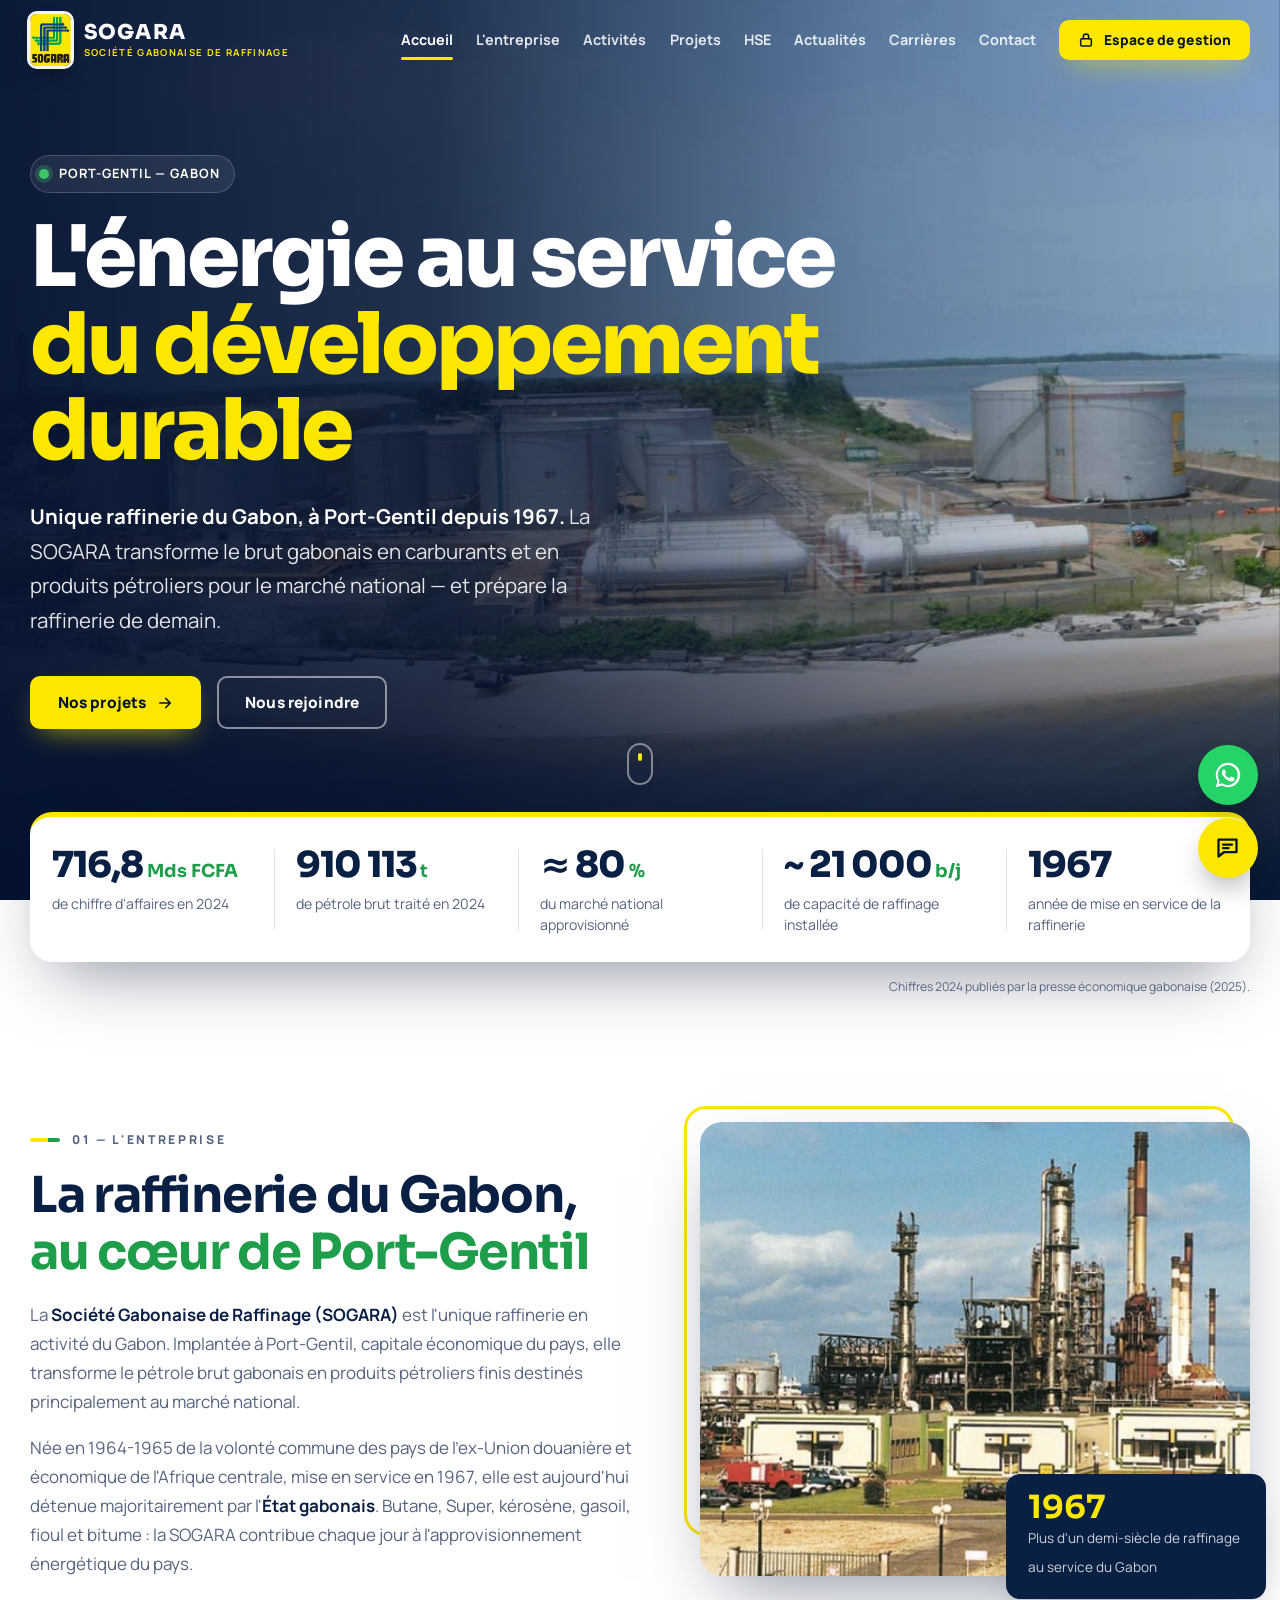
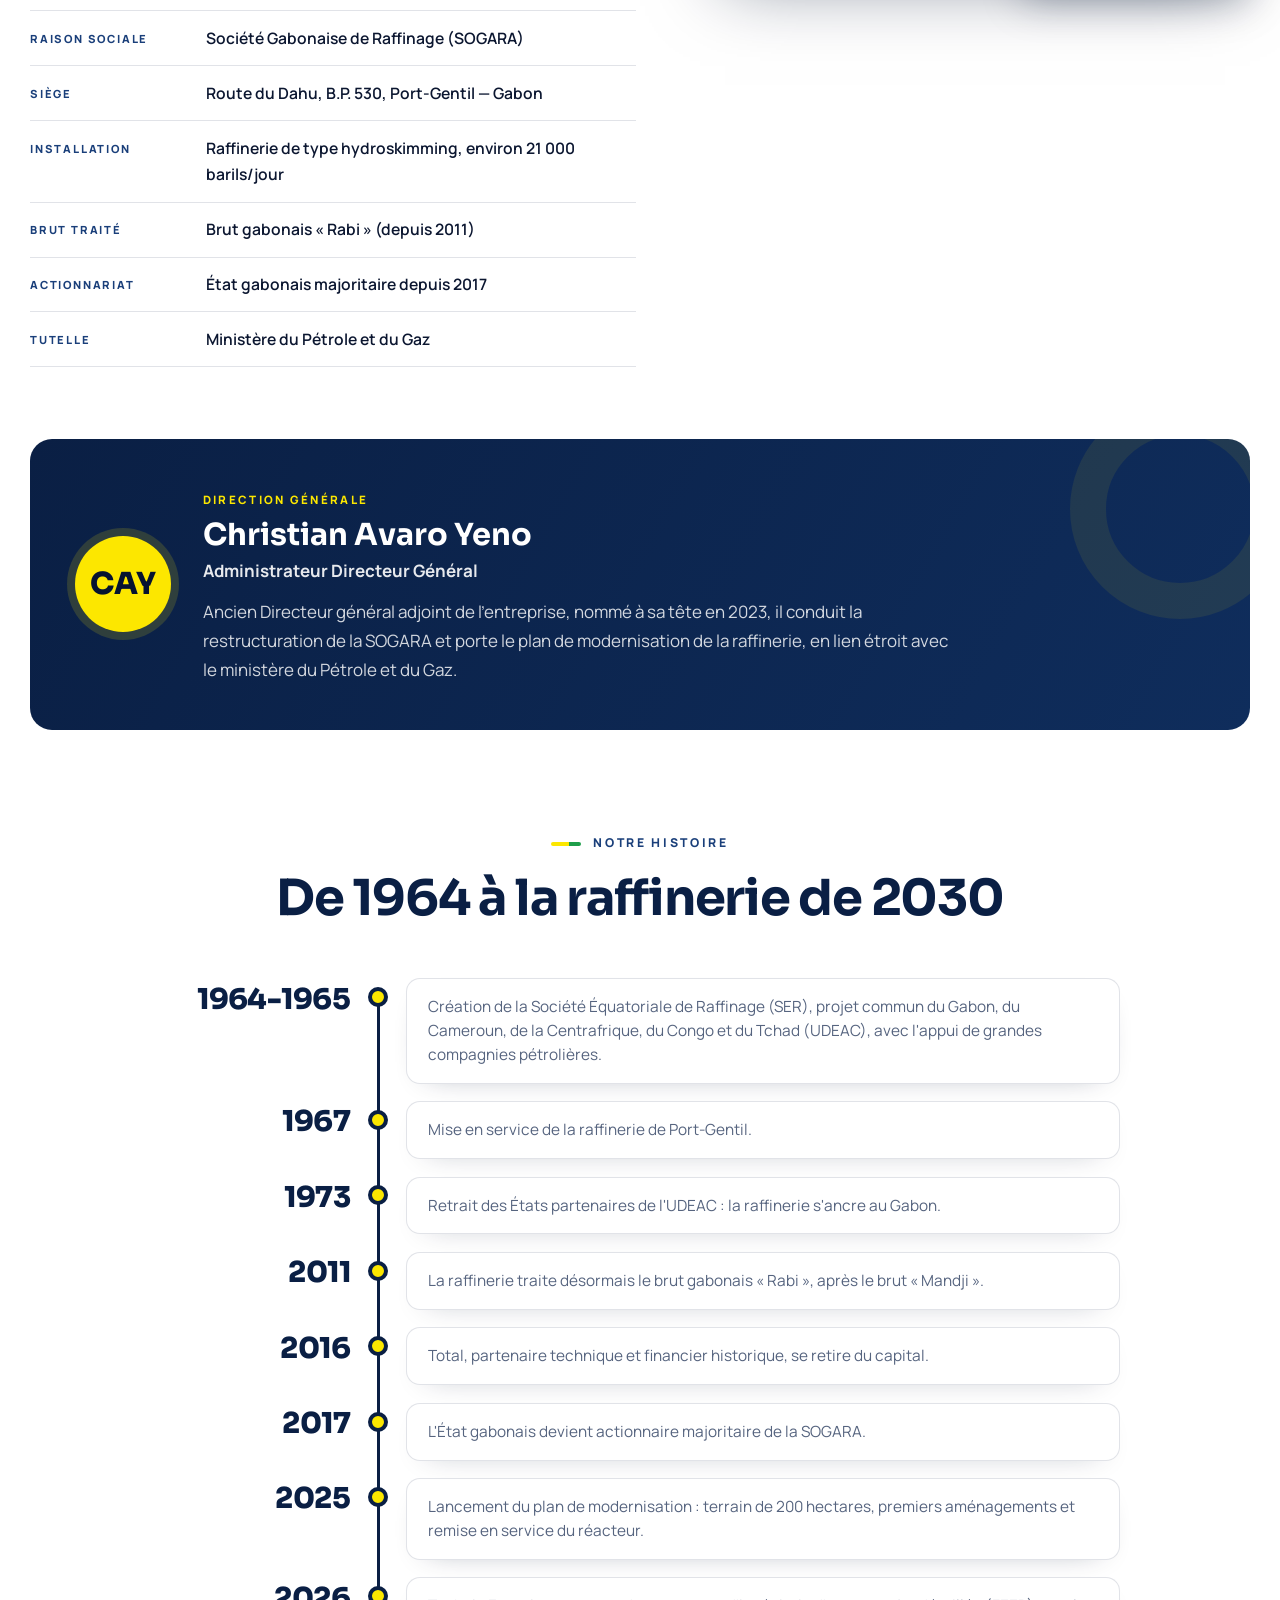
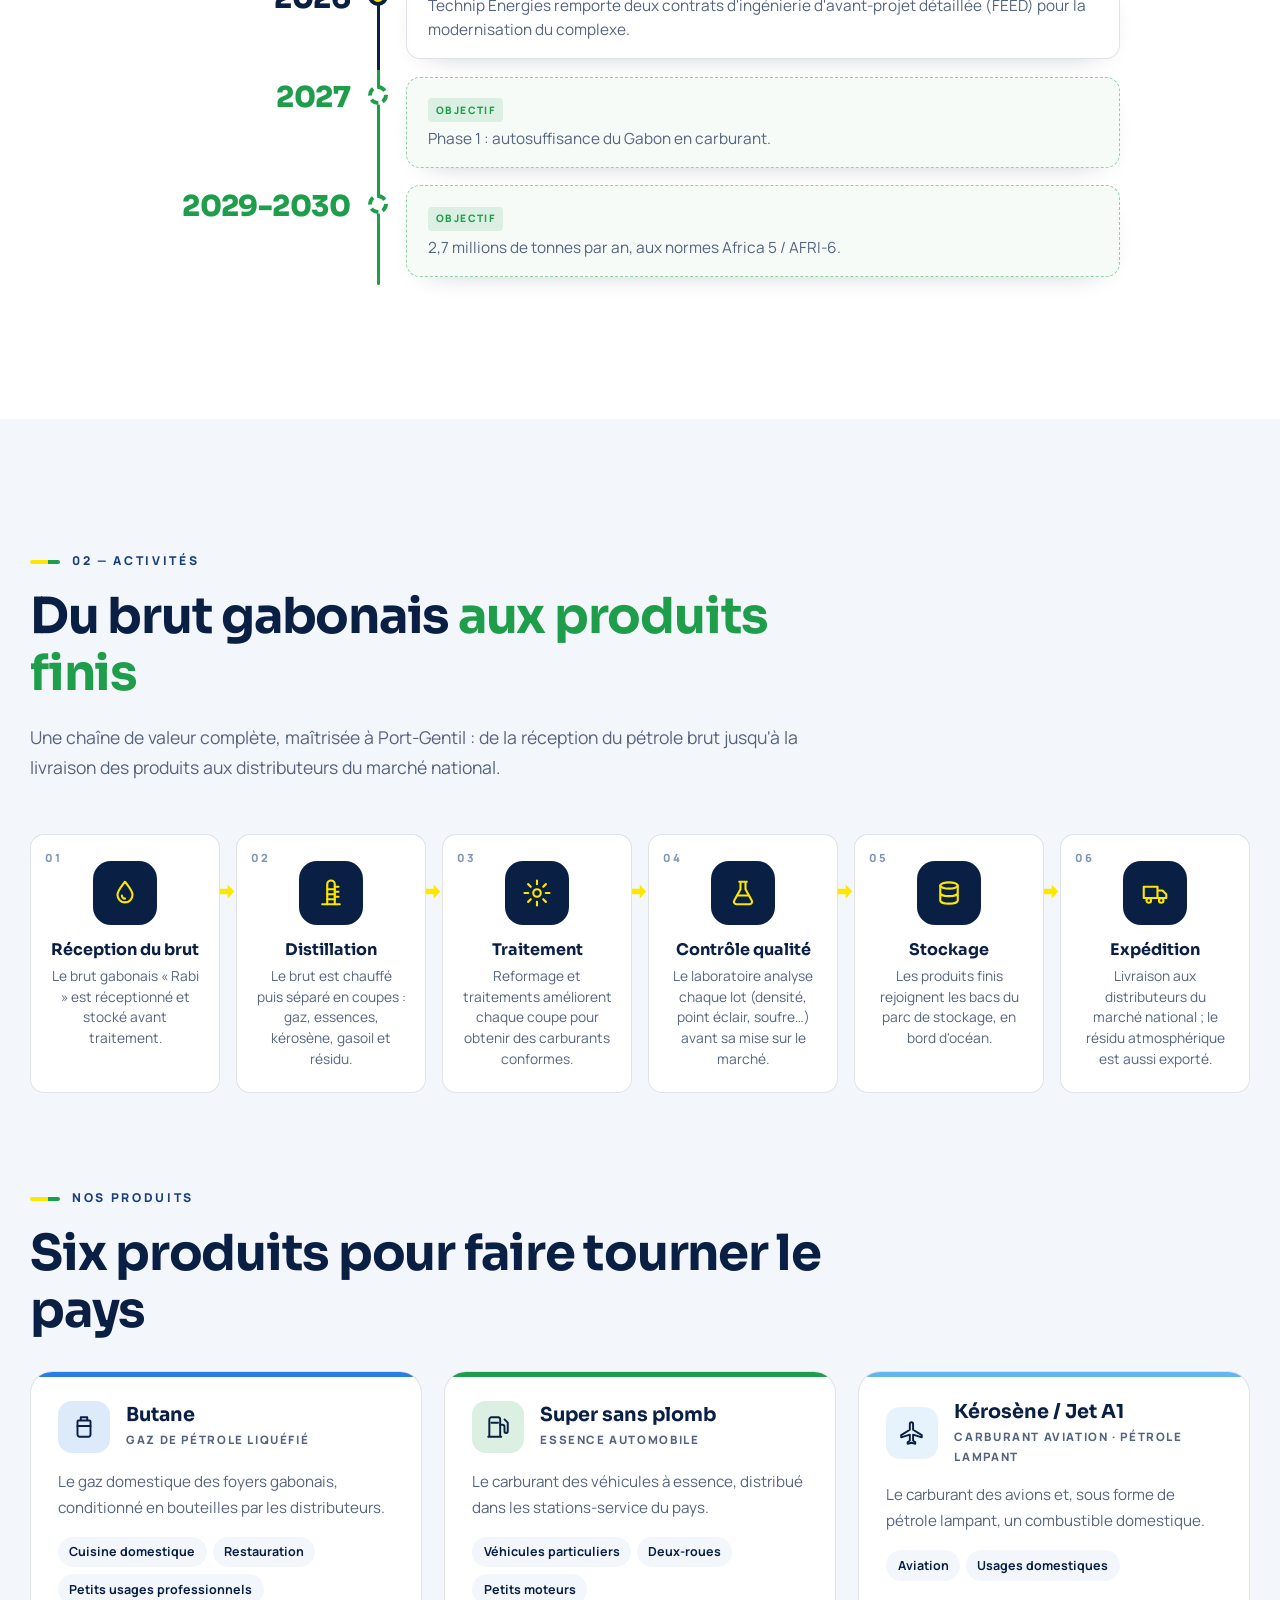
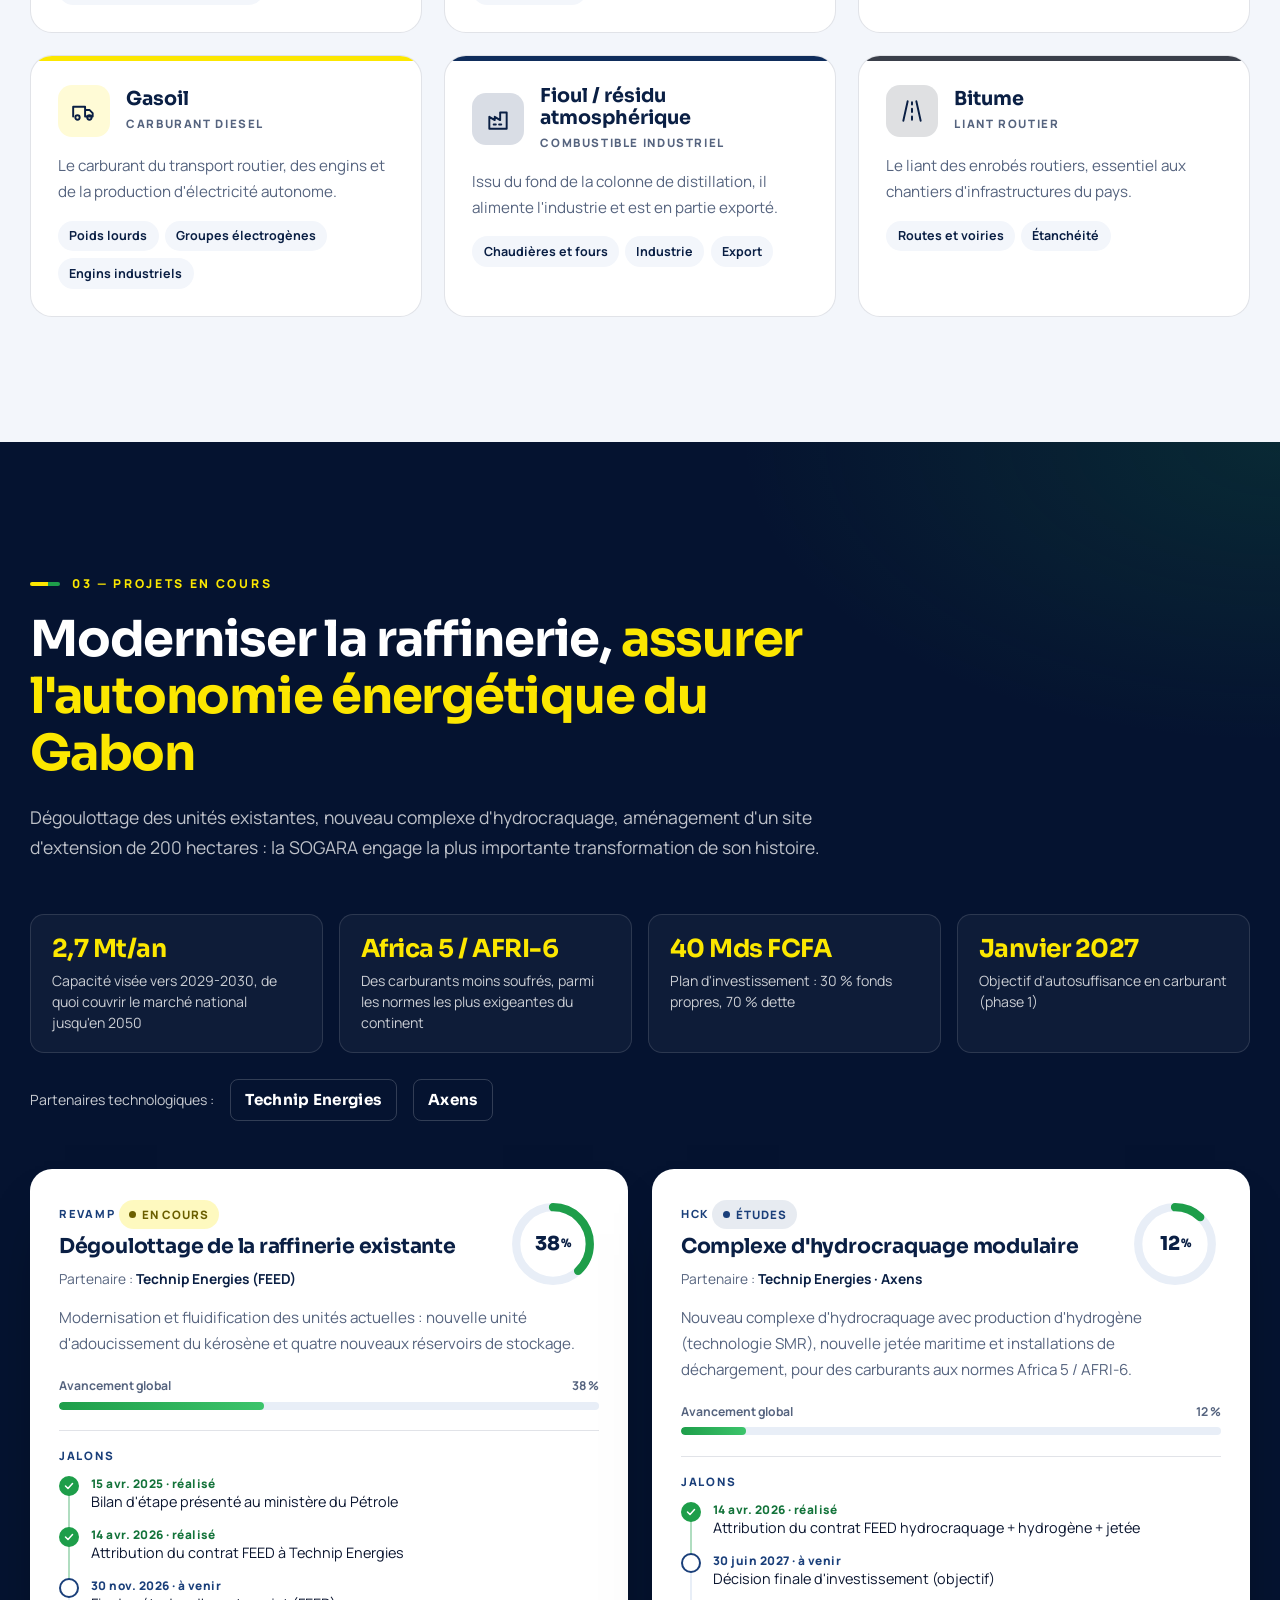
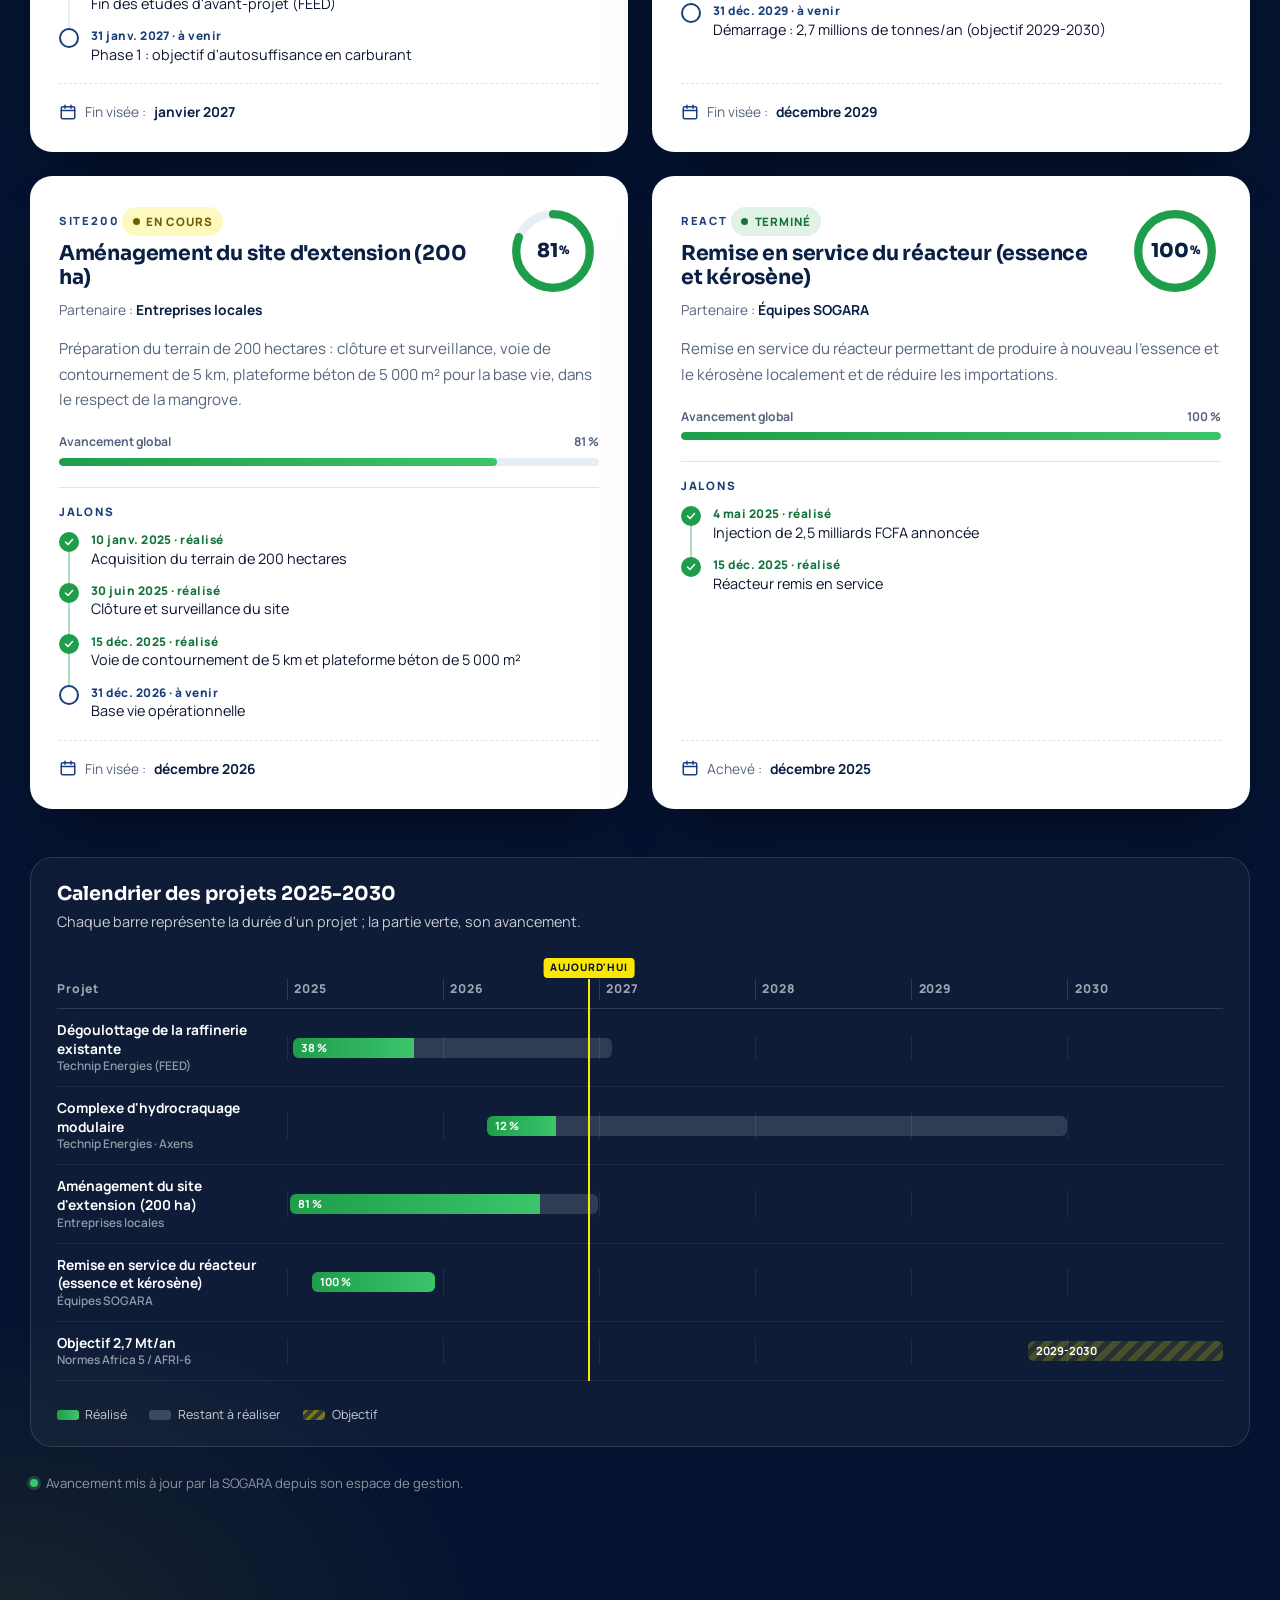
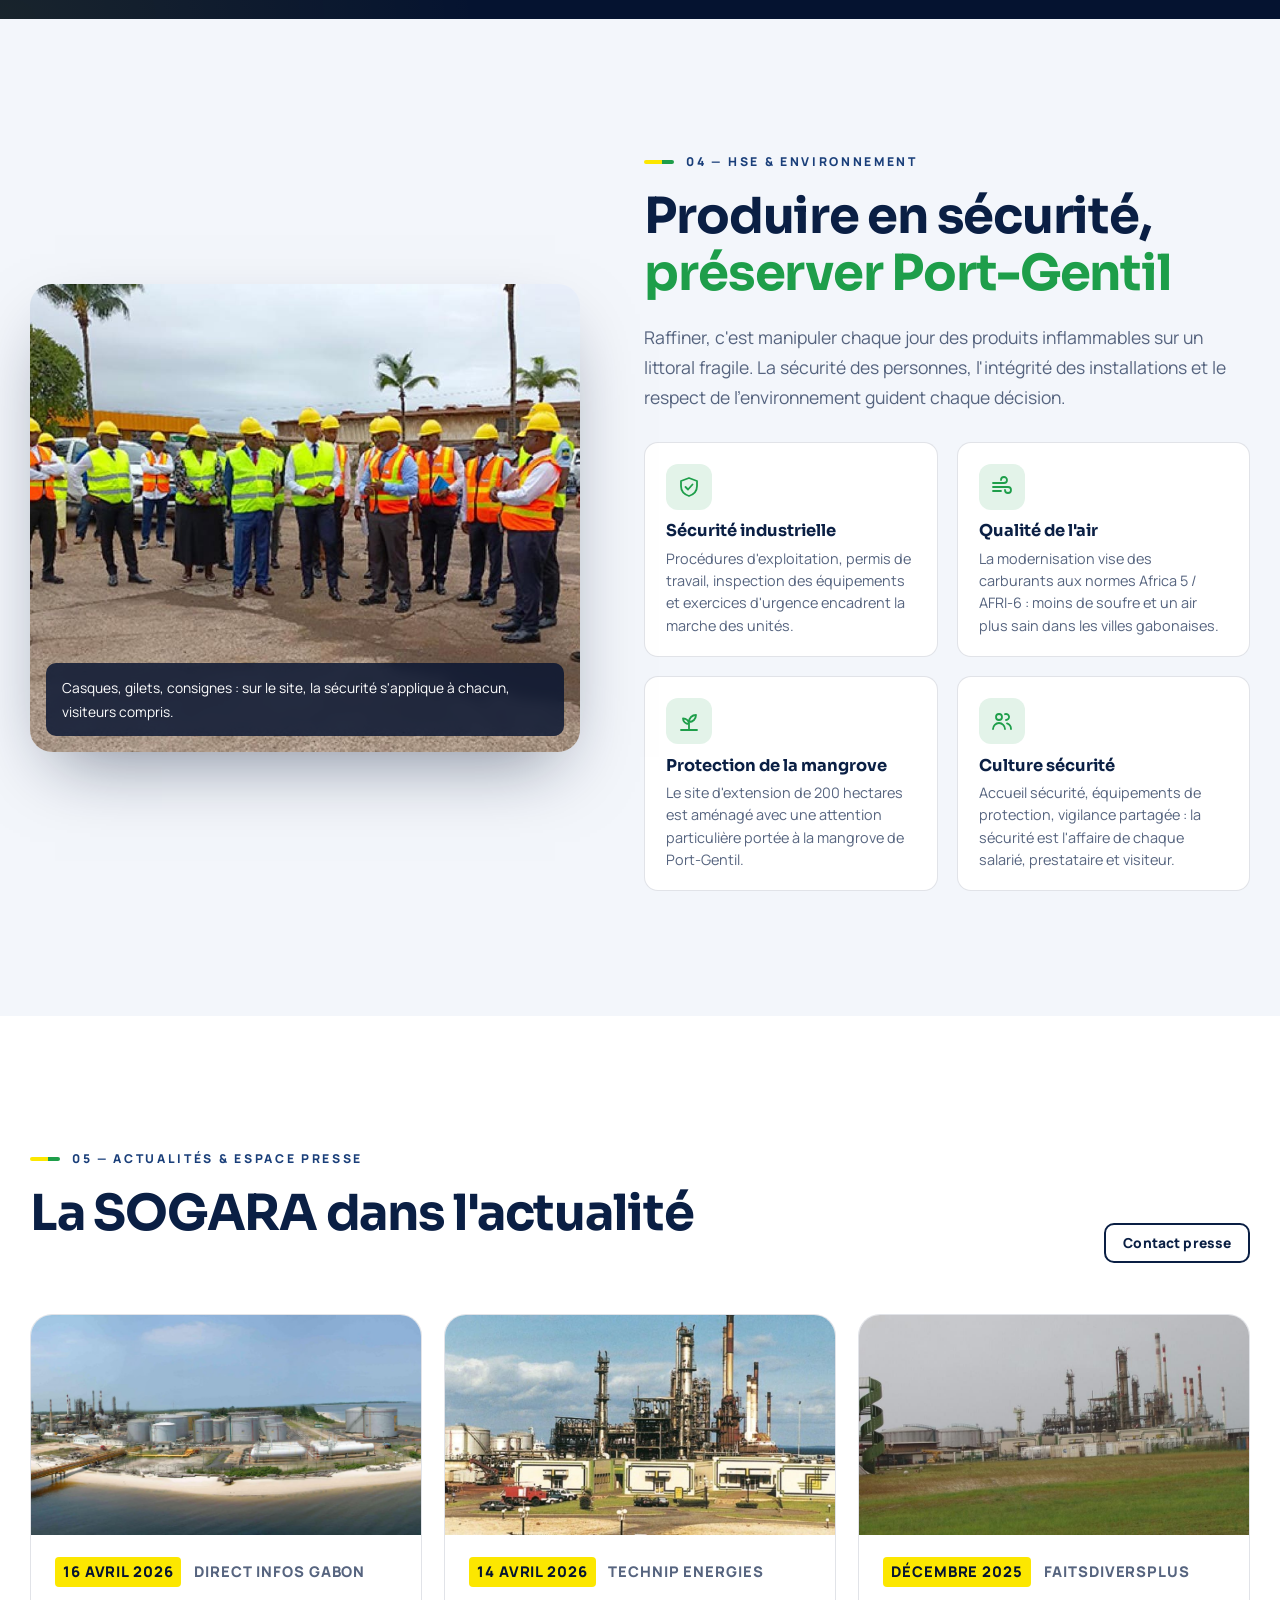
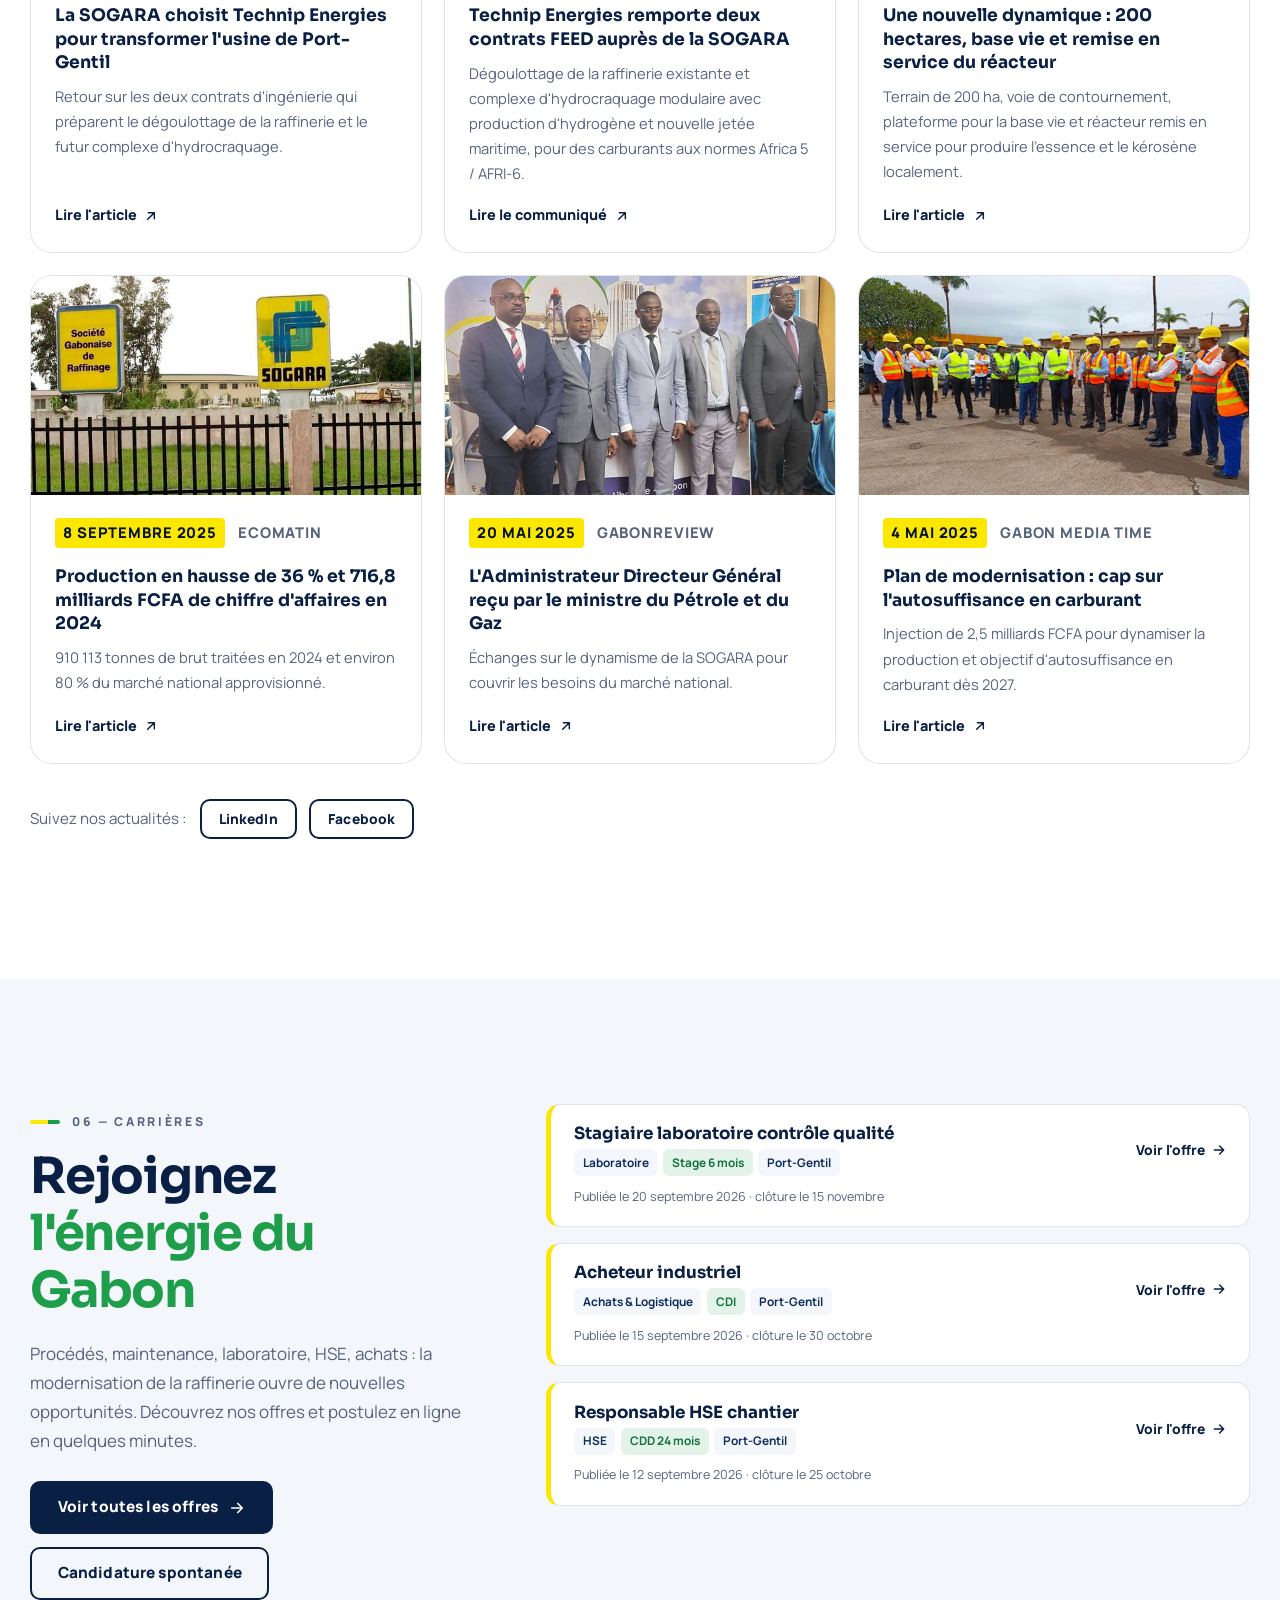
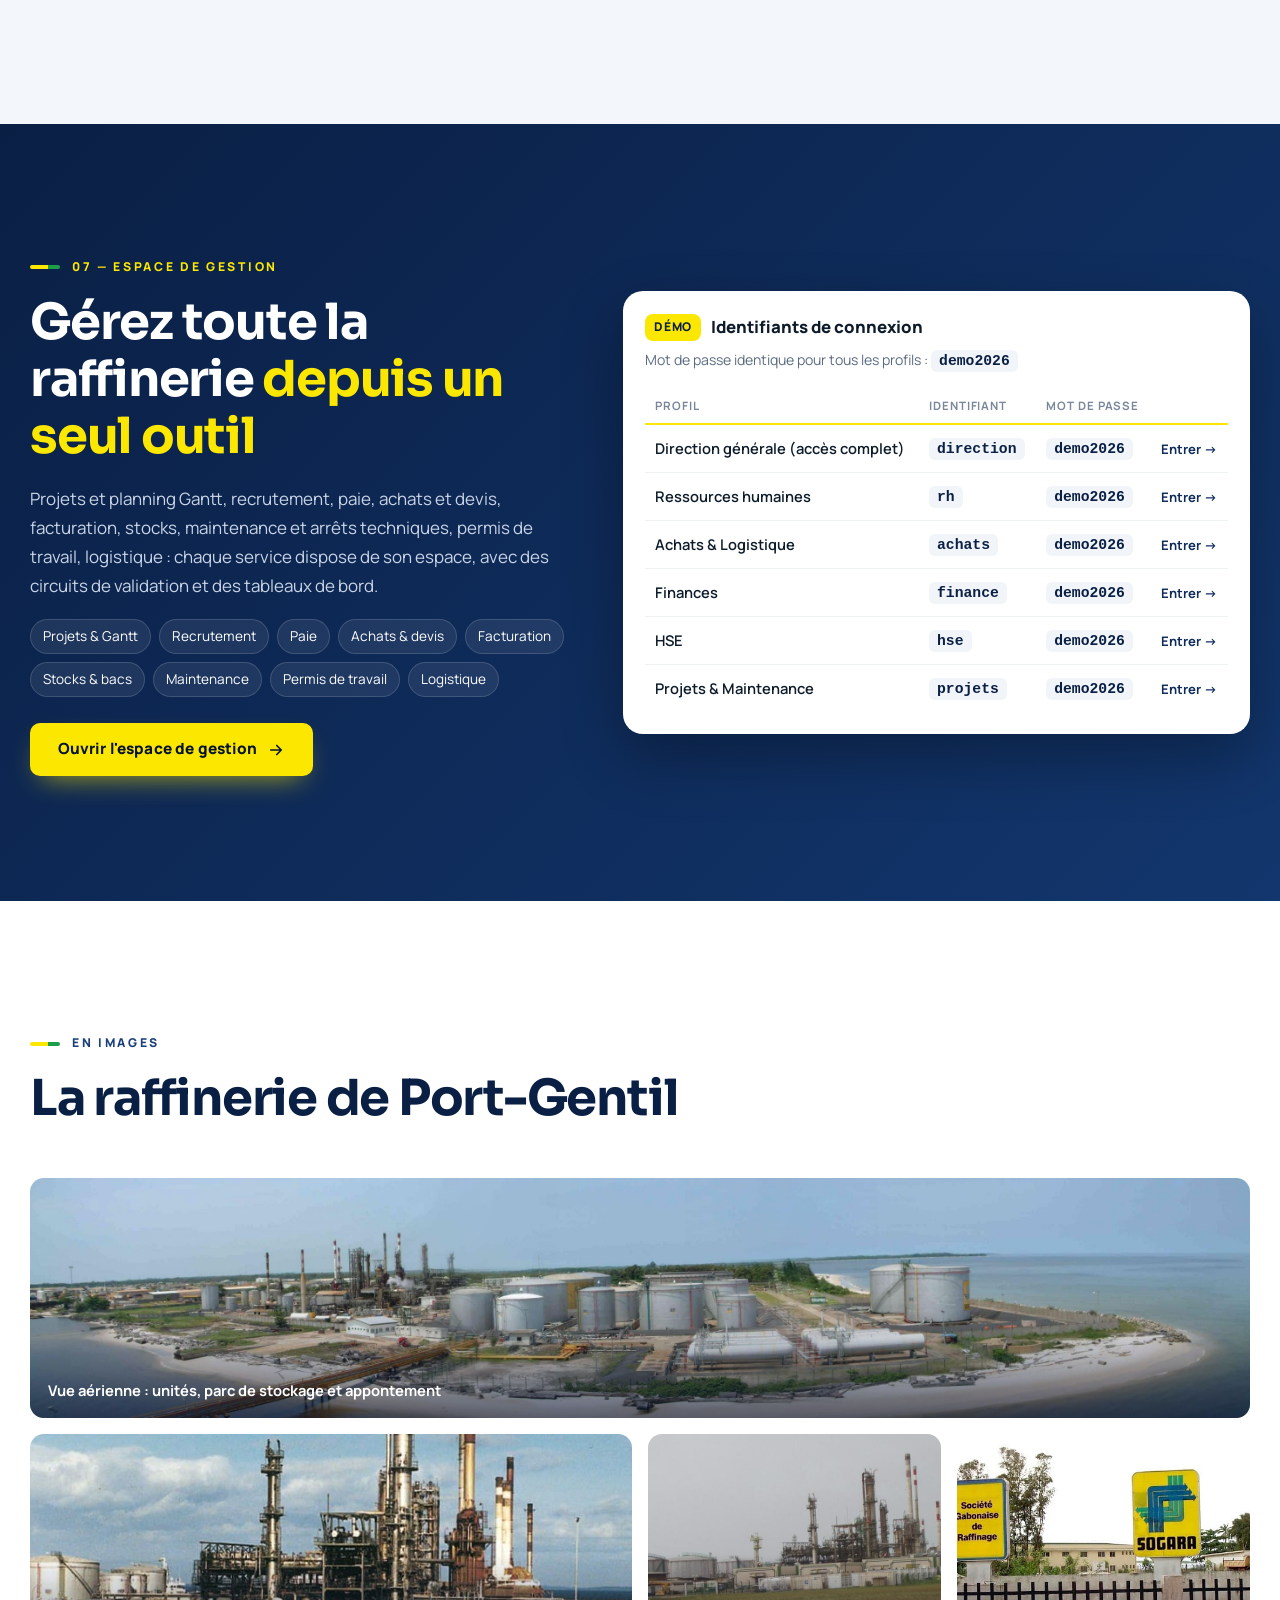
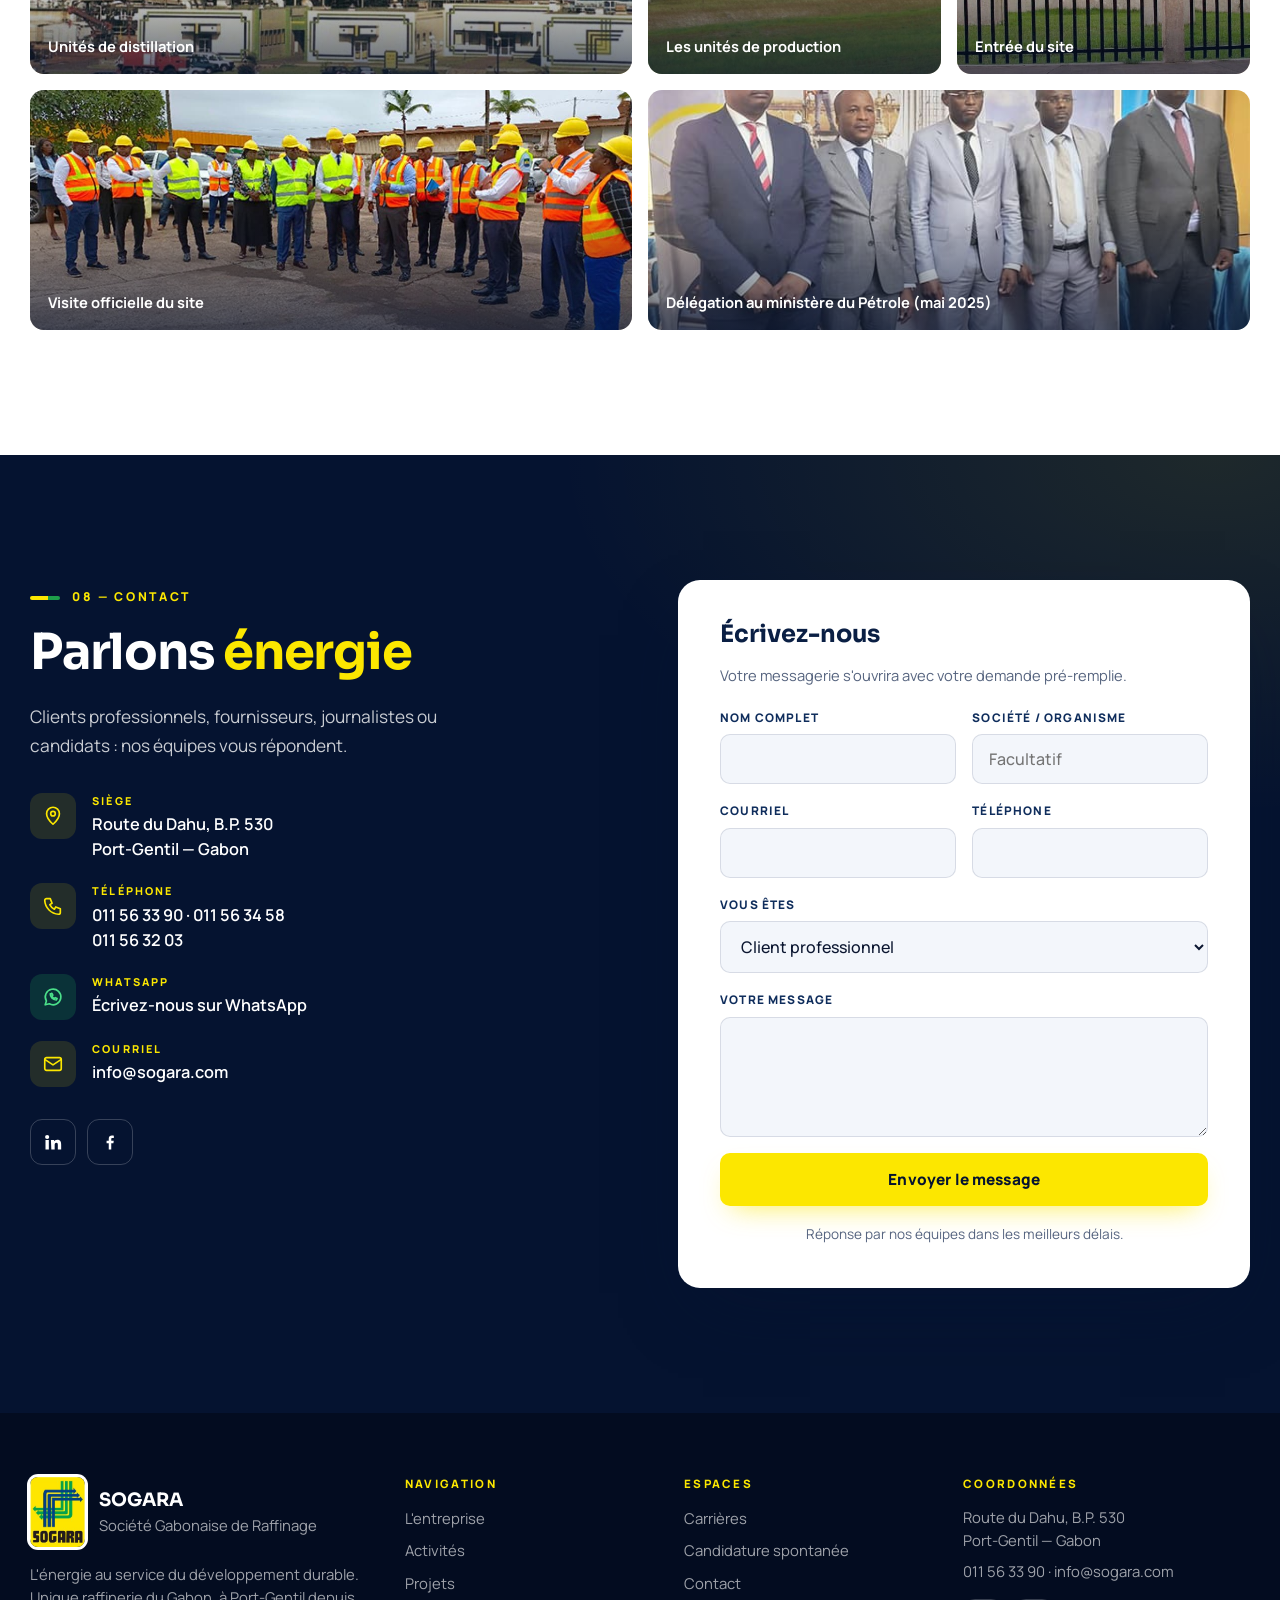
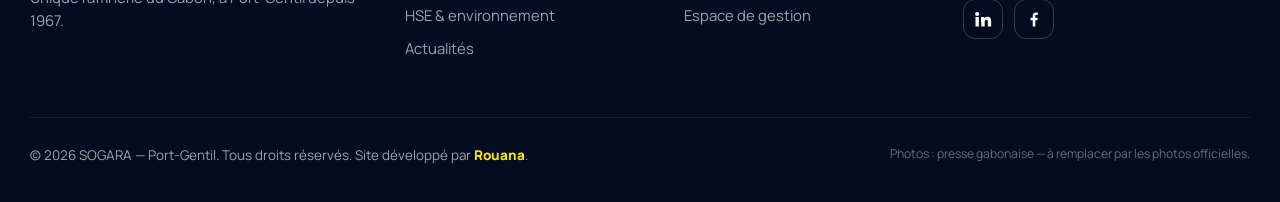
==== commit 513e7b96: "Identifiants de démonstration visibles Co-Authored-By: Claude <noreply@anthropic.com>" ====
--- a/index.html
+++ b/index.html
@@ -329,6 +329,60 @@
   </div>
 </section>
 
+<!-- ============ ESPACE DE GESTION (accès démonstration) ============ -->
+<section class="section demo-access" id="espace">
+  <style>
+    .demo-access{background:linear-gradient(135deg,#0a1f44 0%,#12366d 100%);color:#fff}
+    .demo-access__grid{display:grid;grid-template-columns:minmax(0,1fr) minmax(0,1.15fr);gap:48px;align-items:center}
+    .demo-access .eyebrow{color:#fce700}
+    .demo-access h2{color:#fff}
+    .demo-access h2 em{color:#fce700;font-style:normal}
+    .demo-access p{color:#c9d4e6}
+    .demo-access__mods{display:flex;flex-wrap:wrap;gap:8px;margin:18px 0 26px;padding:0;list-style:none}
+    .demo-access__mods li{background:rgba(255,255,255,.08);border:1px solid rgba(255,255,255,.14);border-radius:30px;padding:5px 12px;font-size:.85rem}
+    .creds{background:#fff;color:#0d1b2a;border-radius:20px;padding:22px;box-shadow:0 24px 60px rgba(0,0,0,.3)}
+    .creds__head{display:flex;align-items:center;gap:10px;margin-bottom:6px;font-weight:800;font-size:1.05rem}
+    .creds__head span{background:#fce700;color:#0a1f44;border-radius:8px;padding:3px 9px;font-size:.75rem;letter-spacing:.06em;text-transform:uppercase}
+    .creds__note{color:#5b6b82!important;font-size:.88rem;margin:0 0 14px}
+    .creds table{width:100%;border-collapse:collapse;font-size:.92rem}
+    .creds th{text-align:left;font-size:.72rem;letter-spacing:.08em;text-transform:uppercase;color:#7a879a;padding:8px 10px;border-bottom:2px solid #fce700}
+    .creds tbody tr:hover{background:#fffbd6}.creds td{padding:10px;border-bottom:1px solid #eef1f5;vertical-align:middle}
+    .creds tr:last-child td{border-bottom:0}
+    .creds code{font-family:ui-monospace,Consolas,monospace;font-size:.92rem;background:#f1f4f9;border-radius:6px;padding:3px 8px;font-weight:700;color:#0a1f44;white-space:nowrap}
+    .creds td:first-child{font-weight:600}
+    .creds__go{display:inline-flex;align-items:center;gap:4px;font-size:.82rem;font-weight:700;color:#0f2d5c;text-decoration:none;white-space:nowrap}
+    .creds__go:hover{text-decoration:underline}
+    .creds__foot{display:flex;gap:10px;flex-wrap:wrap;margin-top:16px}
+    @media (max-width:900px){.demo-access__grid{grid-template-columns:1fr;gap:28px}}
+    @media (max-width:560px){.creds{padding:16px}.creds th:last-child,.creds td:last-child{display:none}.creds td,.creds th{padding:8px 6px}.creds code{font-size:.82rem;padding:2px 6px}}
+  </style>
+  <div class="container demo-access__grid">
+    <div>
+      <p class="eyebrow reveal">07 — Espace de gestion</p>
+      <h2 class="title reveal">Gérez toute la raffinerie <em>depuis un seul outil</em></h2>
+      <p class="reveal">Projets et planning Gantt, recrutement, paie, achats et devis, facturation, stocks, maintenance et arrêts techniques, permis de travail, logistique : chaque service dispose de son espace, avec des circuits de validation et des tableaux de bord.</p>
+      <ul class="demo-access__mods reveal"><li>Projets &amp; Gantt</li><li>Recrutement</li><li>Paie</li><li>Achats &amp; devis</li><li>Facturation</li><li>Stocks &amp; bacs</li><li>Maintenance</li><li>Permis de travail</li><li>Logistique</li></ul>
+      <a href="espace/index.html" class="btn btn--gold reveal">Ouvrir l'espace de gestion <svg viewBox="0 0 24 24"><path d="M5 12h14M13 6l6 6-6 6"/></svg></a>
+    </div>
+    <div class="creds reveal">
+      <div class="creds__head"><span>Démo</span>Identifiants de connexion</div>
+      <p class="creds__note">Mot de passe identique pour tous les profils : <code>demo2026</code></p>
+      <table>
+        <thead><tr><th>Profil</th><th>Identifiant</th><th>Mot de passe</th><th></th></tr></thead>
+        <tbody>
+          <tr><td>Direction générale (accès complet)</td><td><code>direction</code></td><td><code>demo2026</code></td><td><a class="creds__go" href="espace/index.html?u=direction">Entrer →</a></td></tr>
+          <tr><td>Ressources humaines</td><td><code>rh</code></td><td><code>demo2026</code></td><td><a class="creds__go" href="espace/index.html?u=rh">Entrer →</a></td></tr>
+          <tr><td>Achats &amp; Logistique</td><td><code>achats</code></td><td><code>demo2026</code></td><td><a class="creds__go" href="espace/index.html?u=achats">Entrer →</a></td></tr>
+          <tr><td>Finances</td><td><code>finance</code></td><td><code>demo2026</code></td><td><a class="creds__go" href="espace/index.html?u=finance">Entrer →</a></td></tr>
+          <tr><td>HSE</td><td><code>hse</code></td><td><code>demo2026</code></td><td><a class="creds__go" href="espace/index.html?u=hse">Entrer →</a></td></tr>
+          <tr><td>Projets &amp; Maintenance</td><td><code>projets</code></td><td><code>demo2026</code></td><td><a class="creds__go" href="espace/index.html?u=projets">Entrer →</a></td></tr>
+        </tbody>
+      </table>
+    </div>
+  </div>
+  <script>document.querySelectorAll(".creds tbody tr").forEach(function(tr){tr.style.cursor="pointer";tr.addEventListener("click",function(){location.href=tr.querySelector("a").href;});});</script>
+</section>
+
 <!-- ============ GALERIE ============ -->
 <section class="section" id="galerie">
   <div class="container">
@@ -351,7 +405,7 @@
 <section class="section section--dark contact" id="contact">
   <div class="container contact__inner">
     <div class="contact__info">
-      <p class="eyebrow eyebrow--light reveal">07 — Contact</p>
+      <p class="eyebrow eyebrow--light reveal">08 — Contact</p>
       <h2 class="title title--light reveal">Parlons <em>énergie</em></h2>
       <p class="reveal contact__lead">Clients professionnels, fournisseurs, journalistes ou candidats : nos équipes vous répondent.</p>
       <ul class="coords">
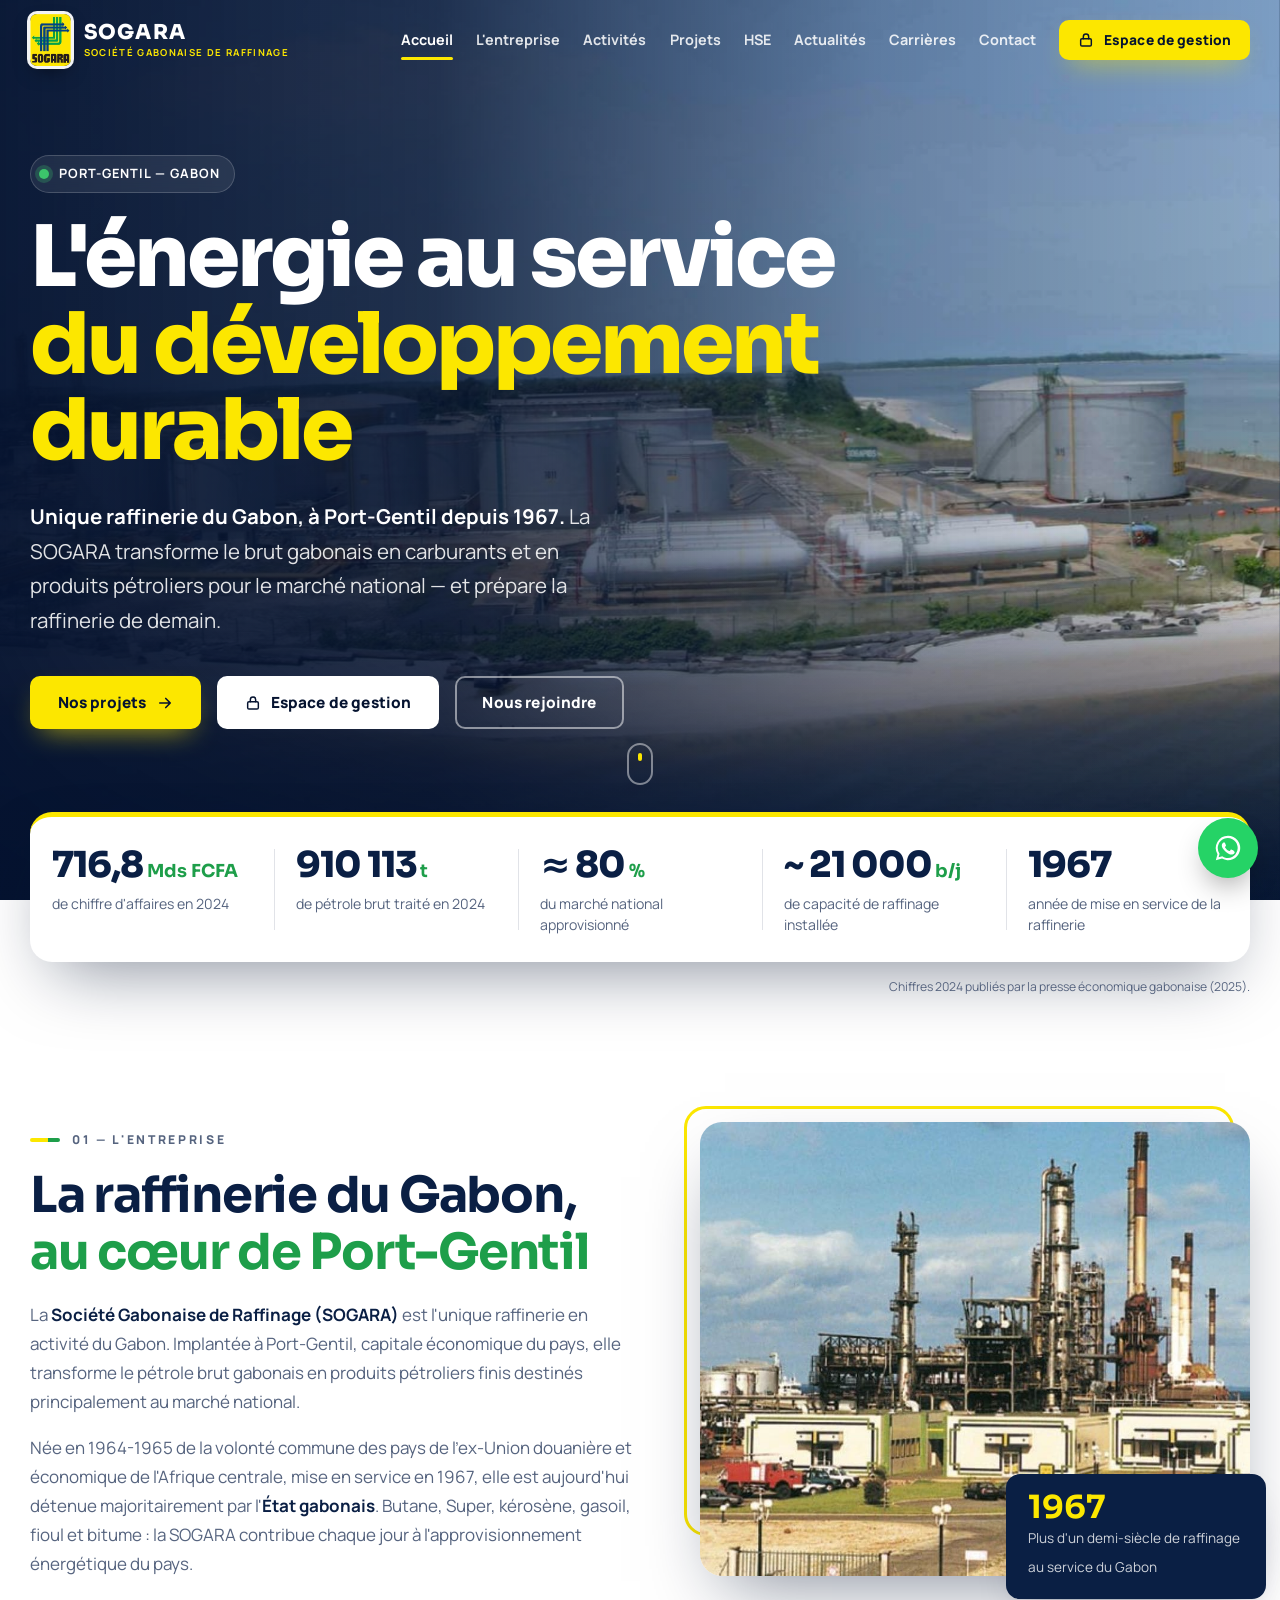
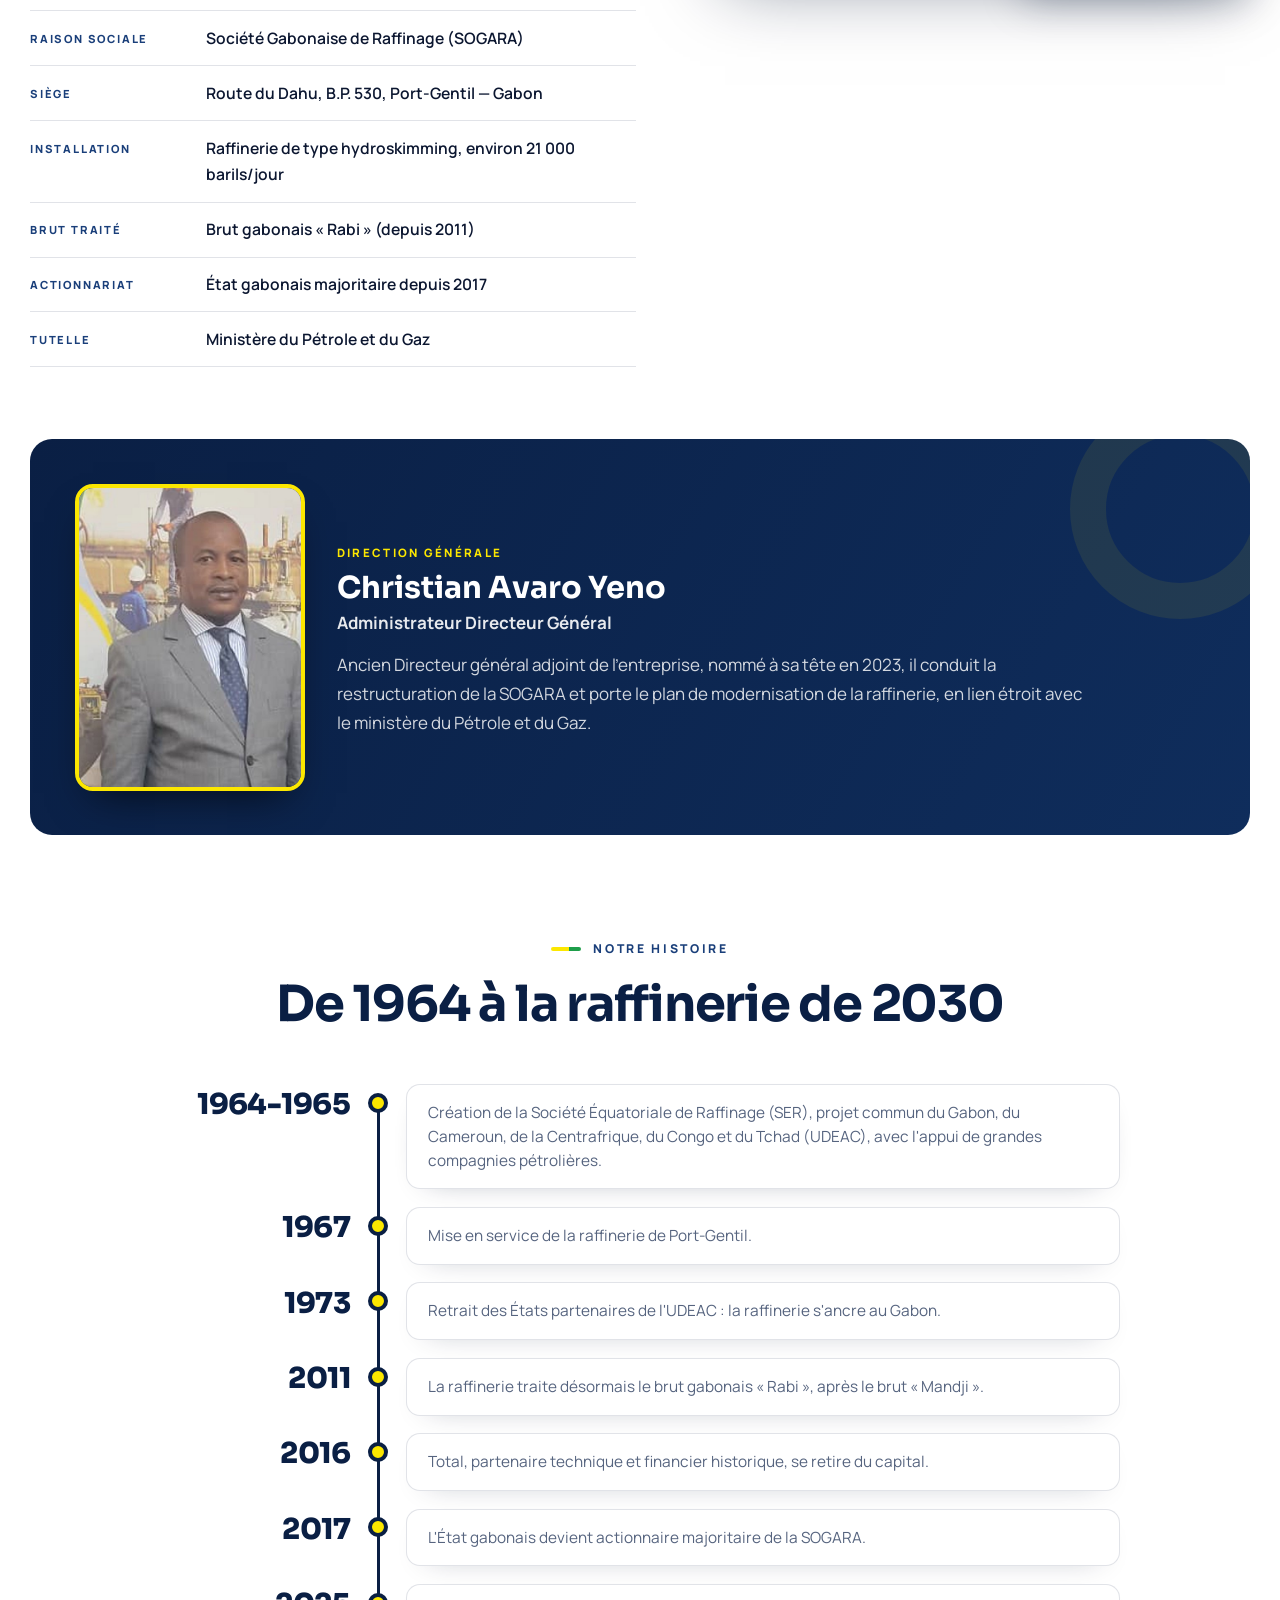
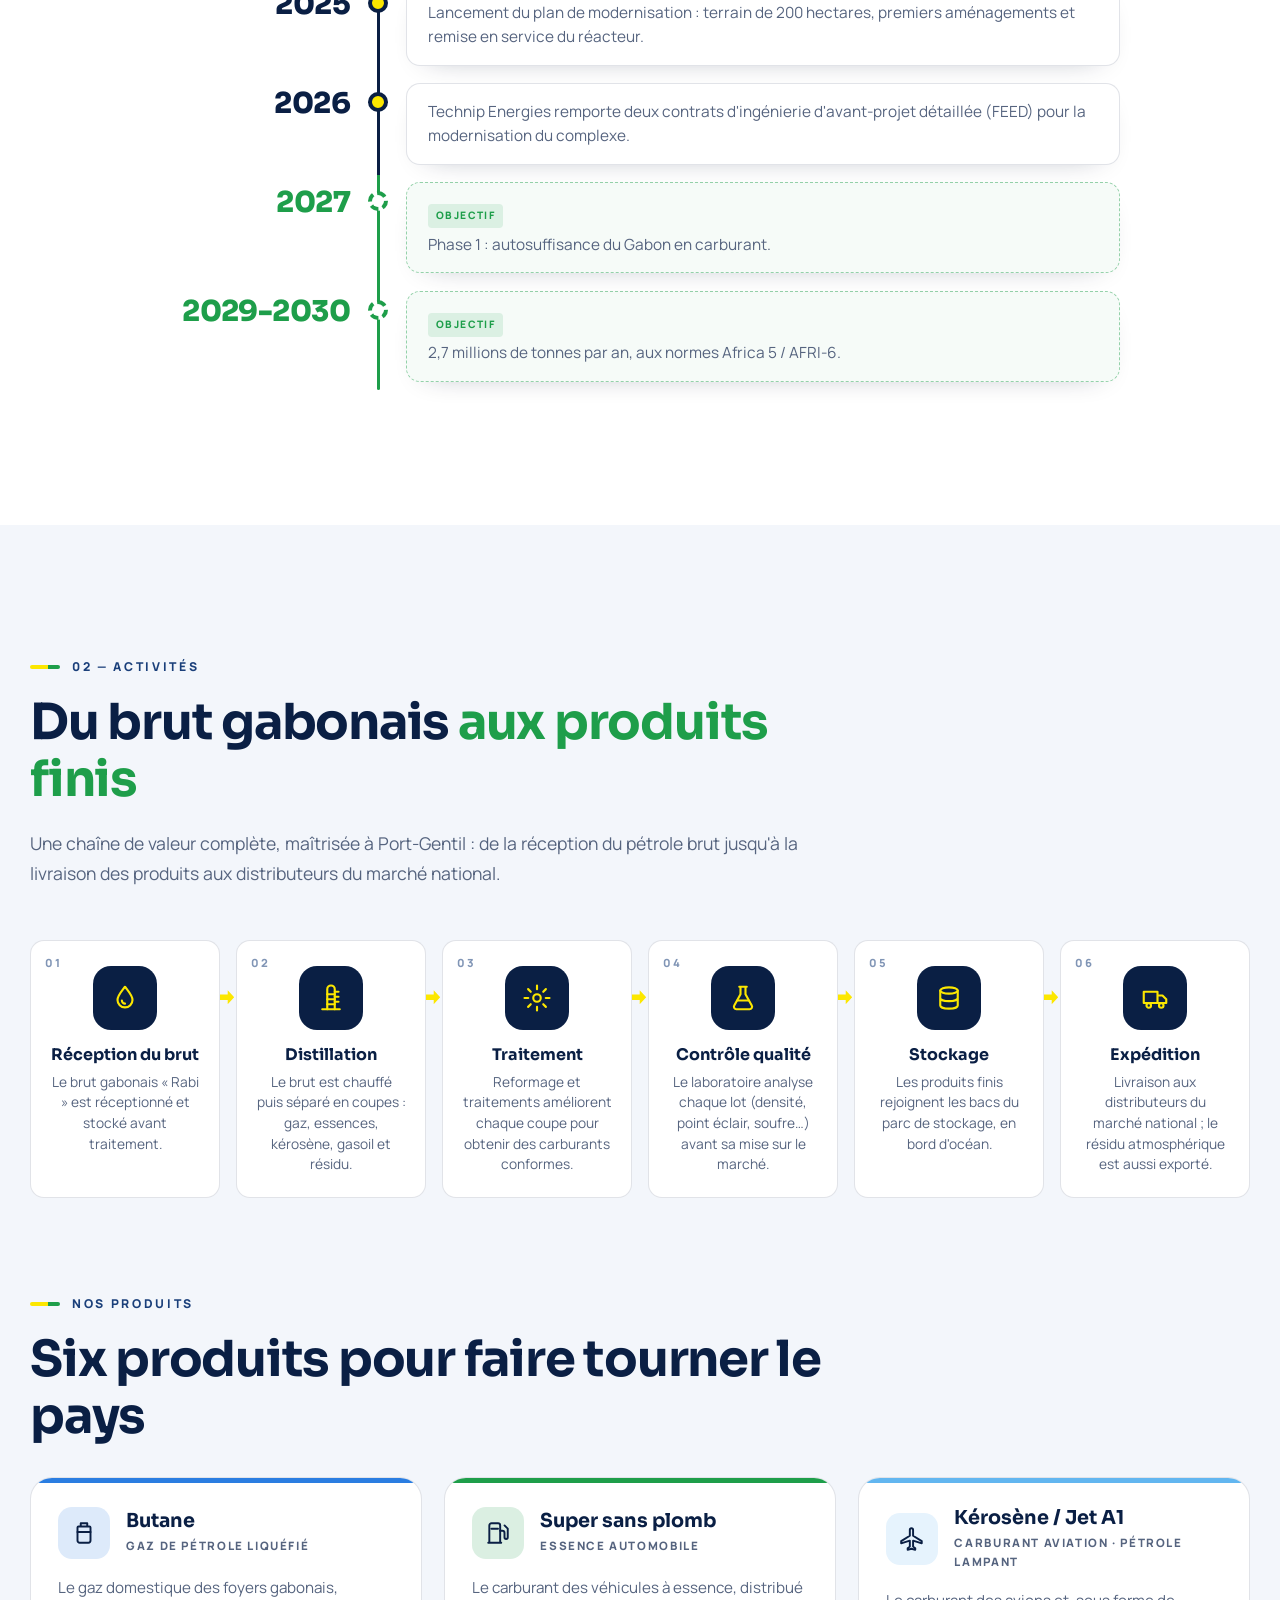
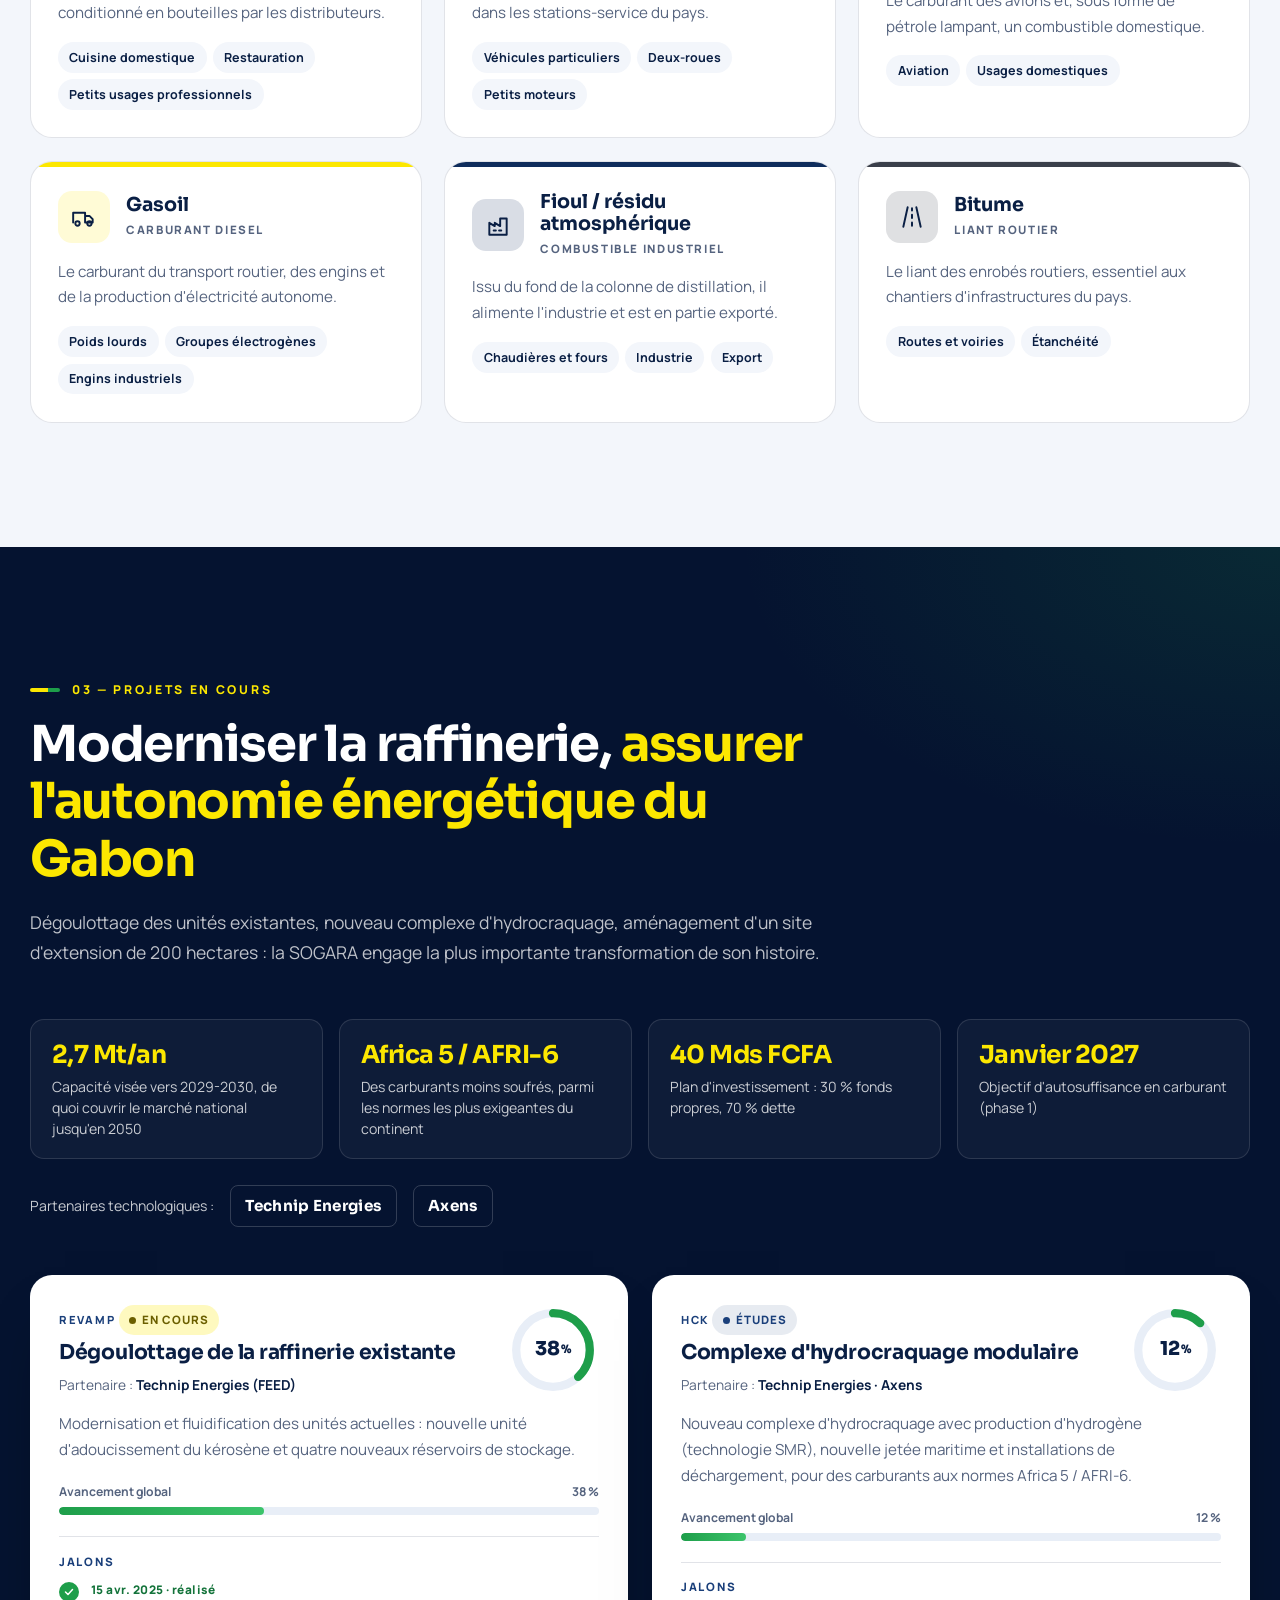
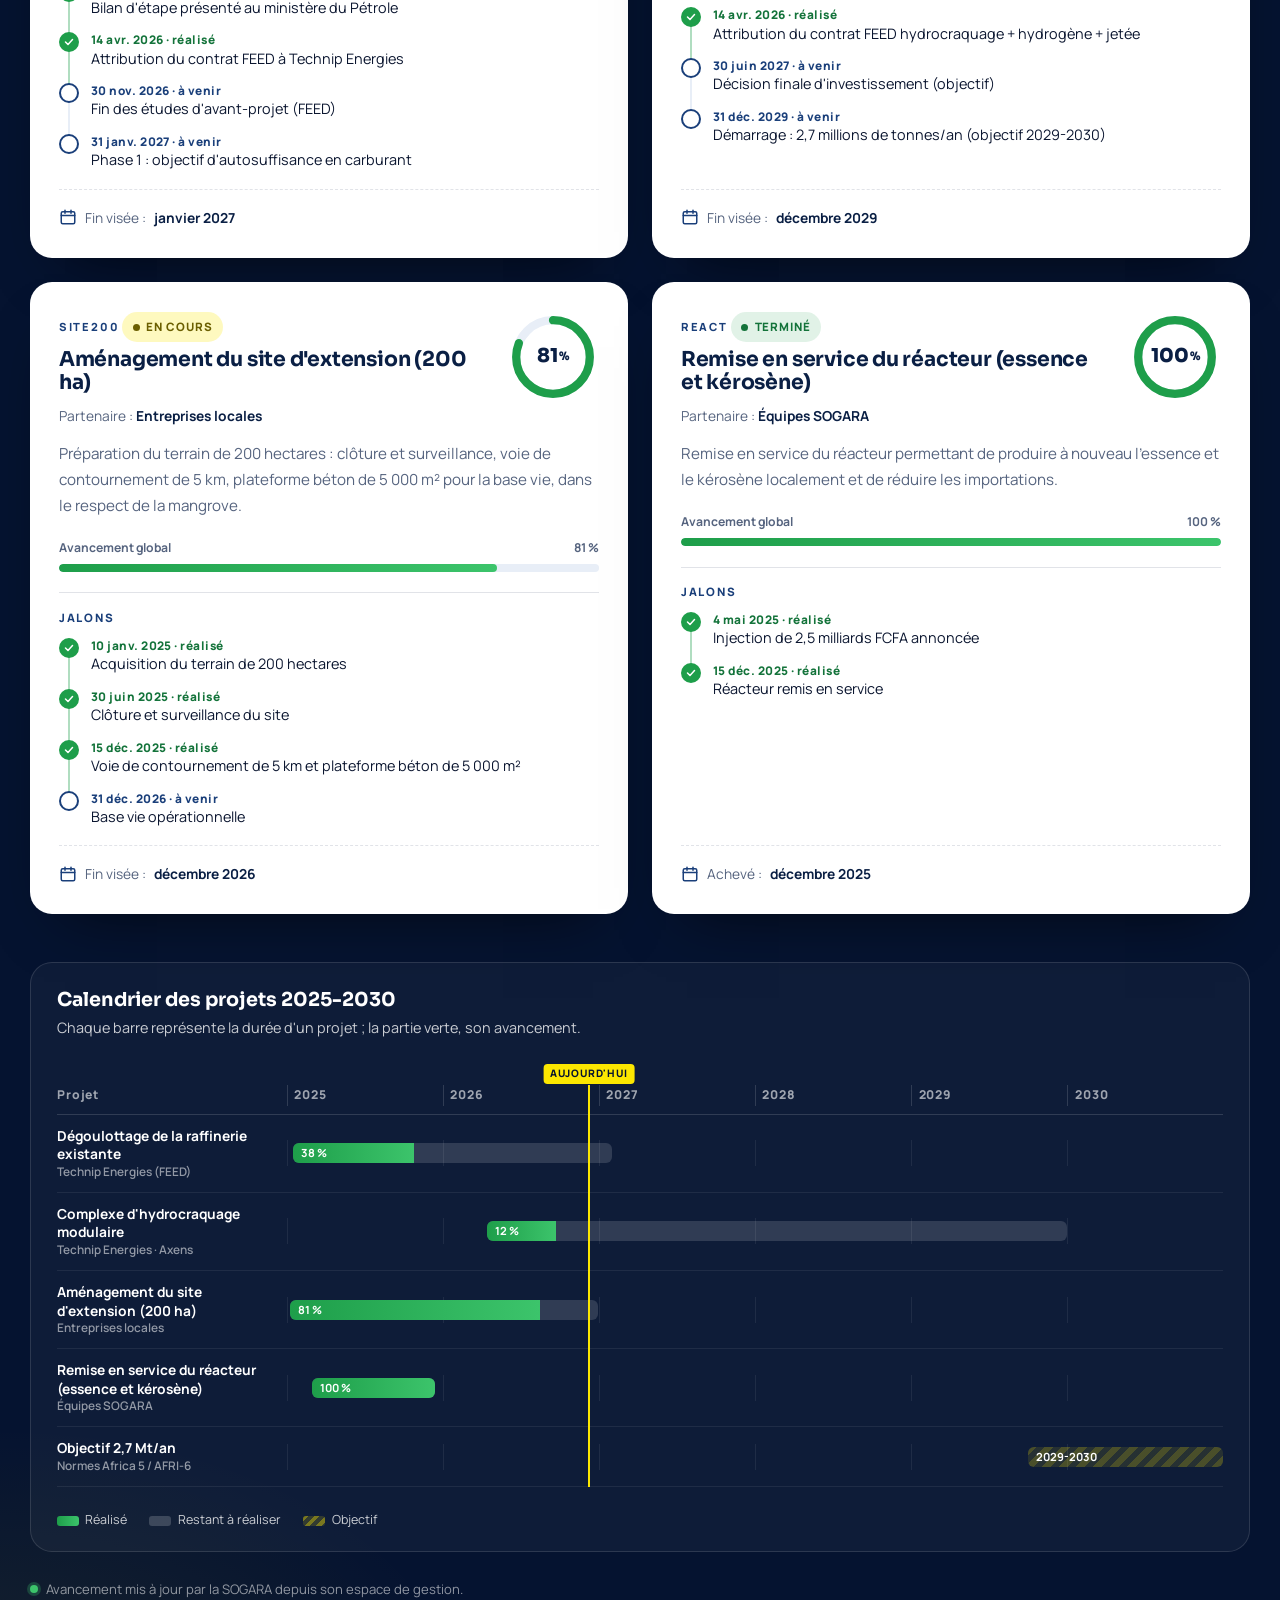
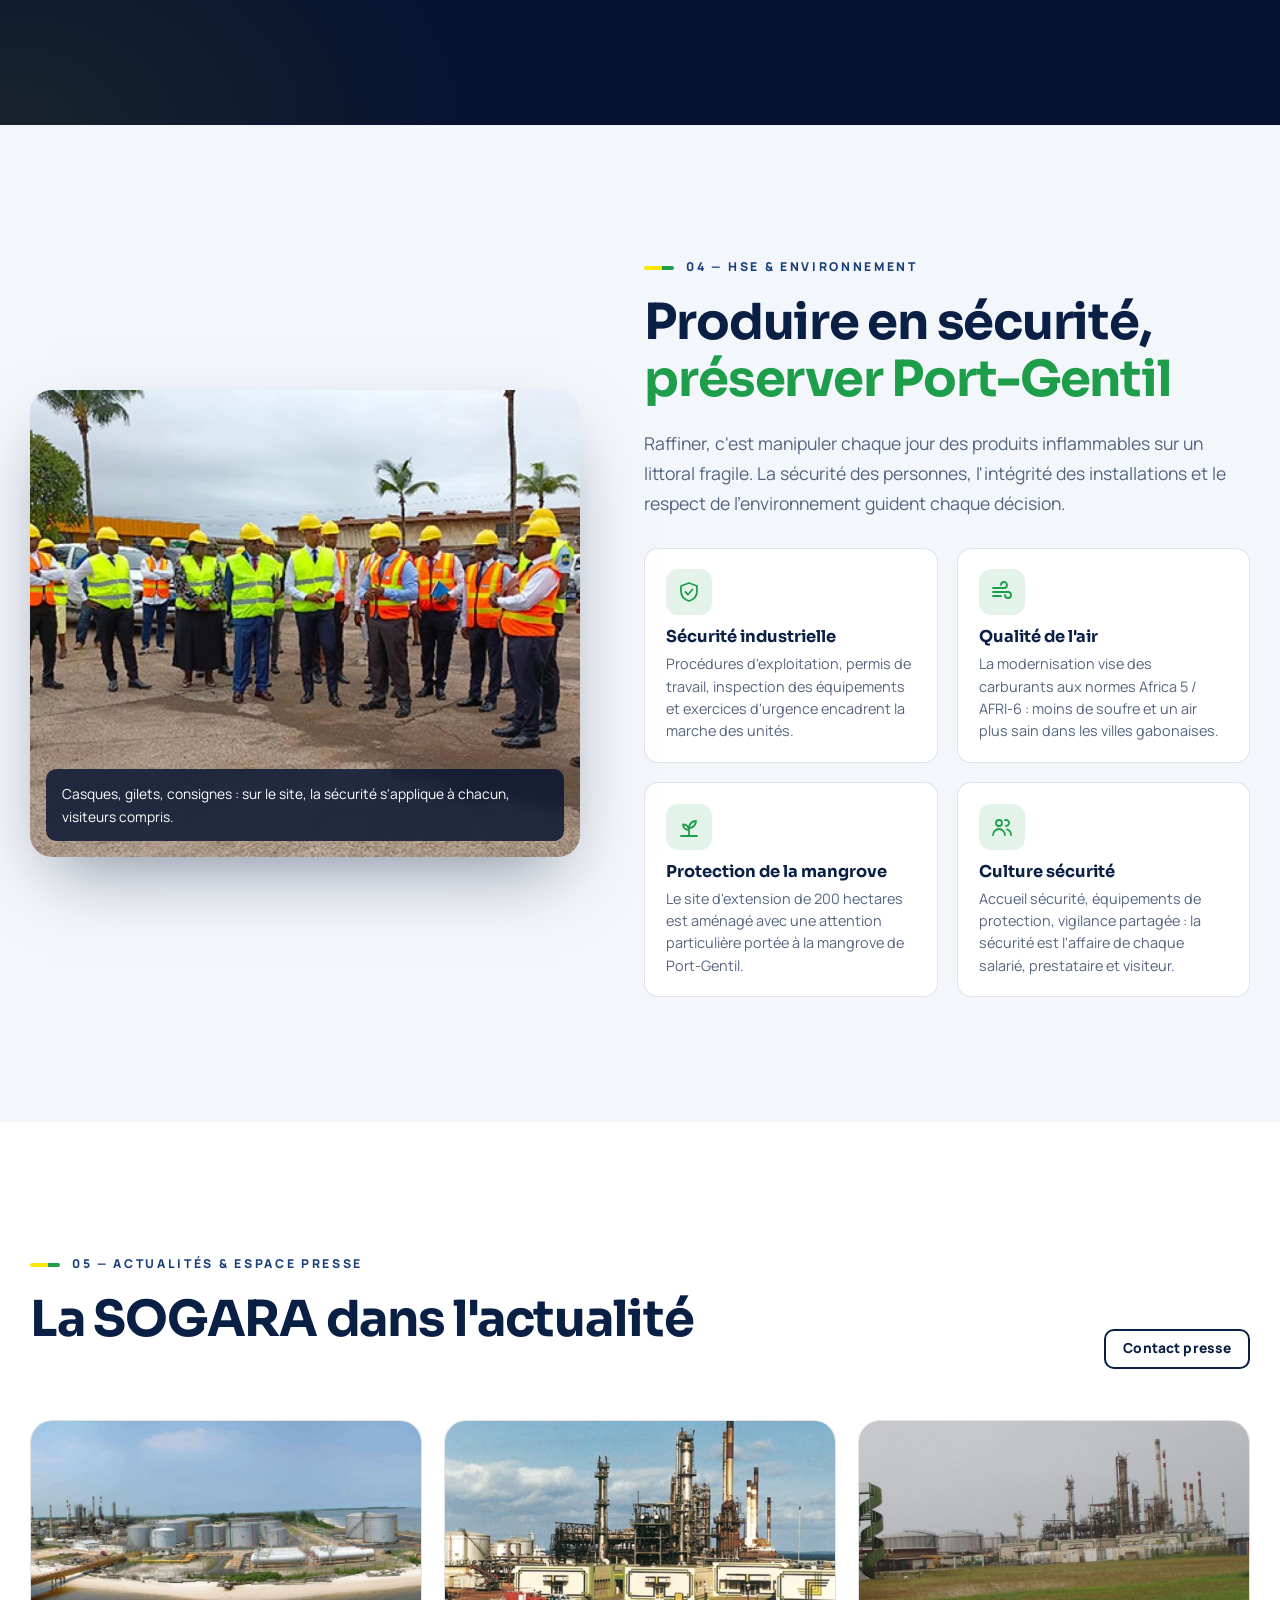
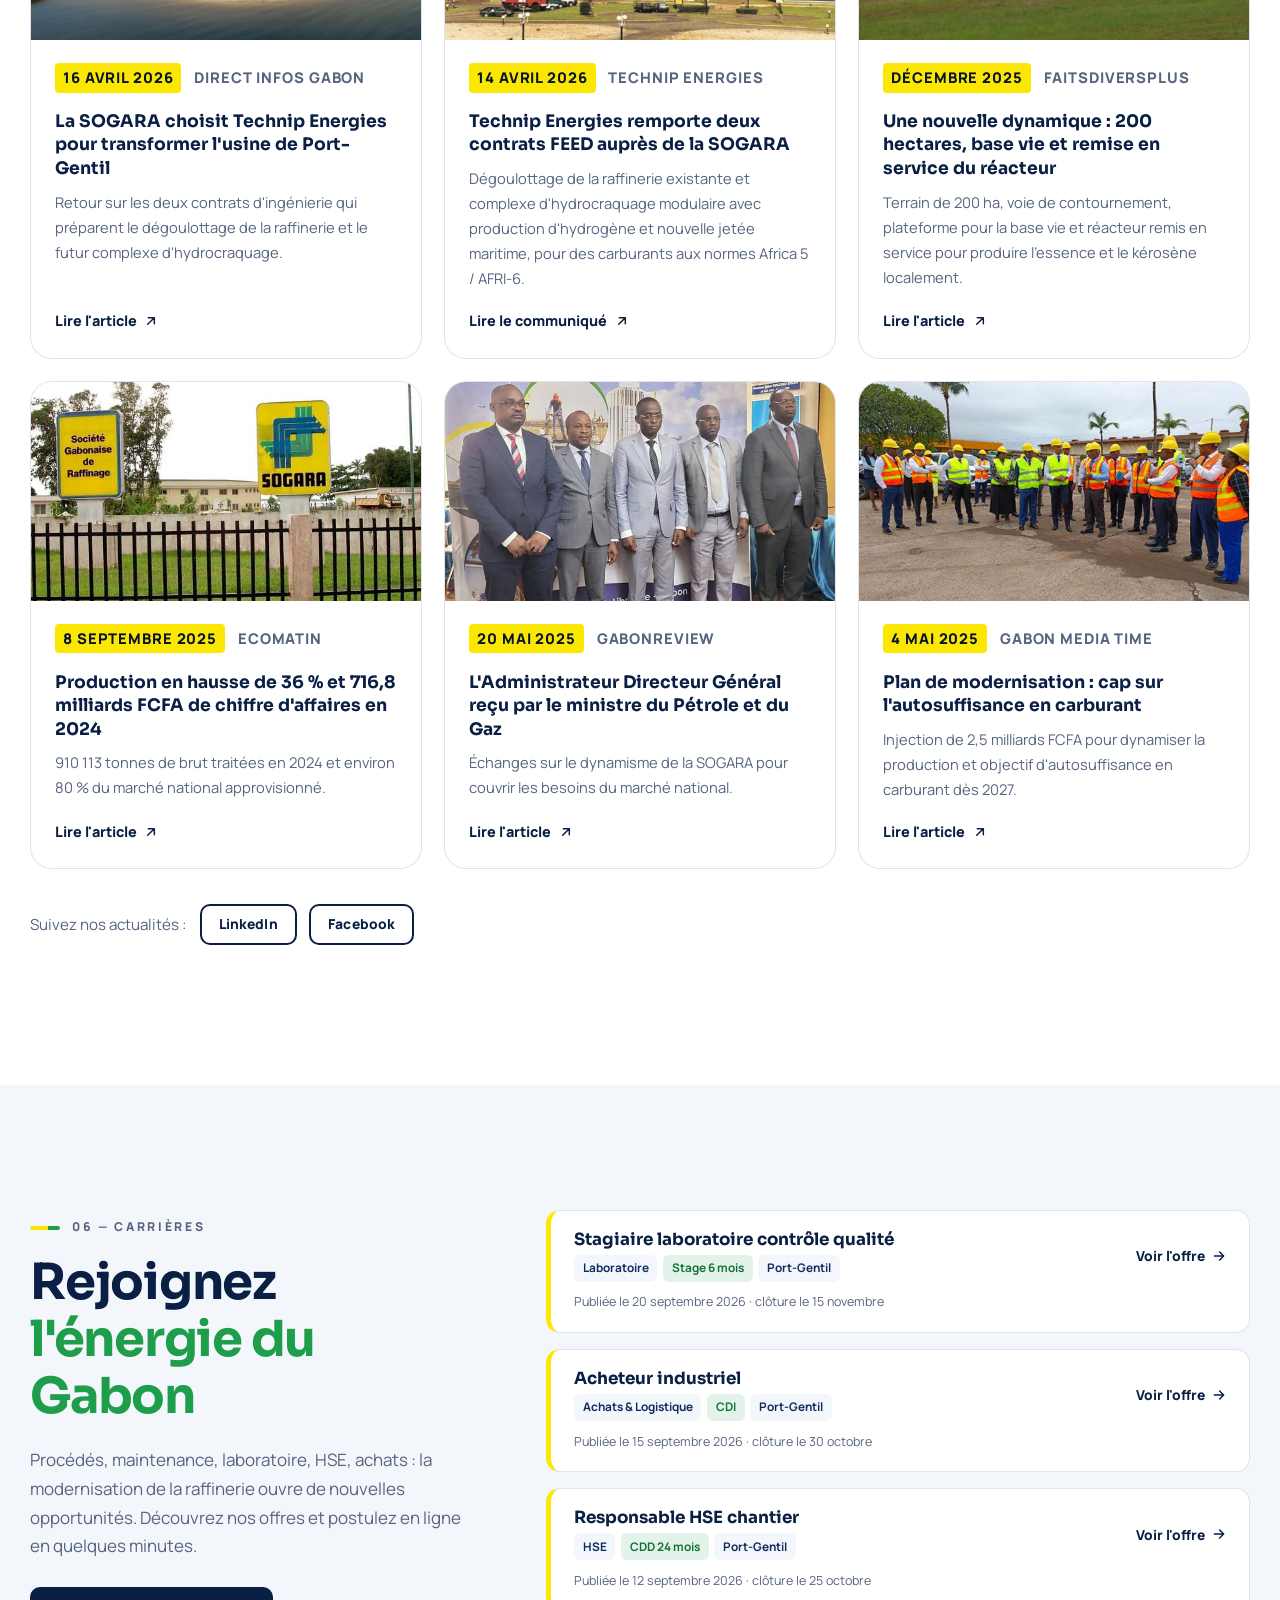
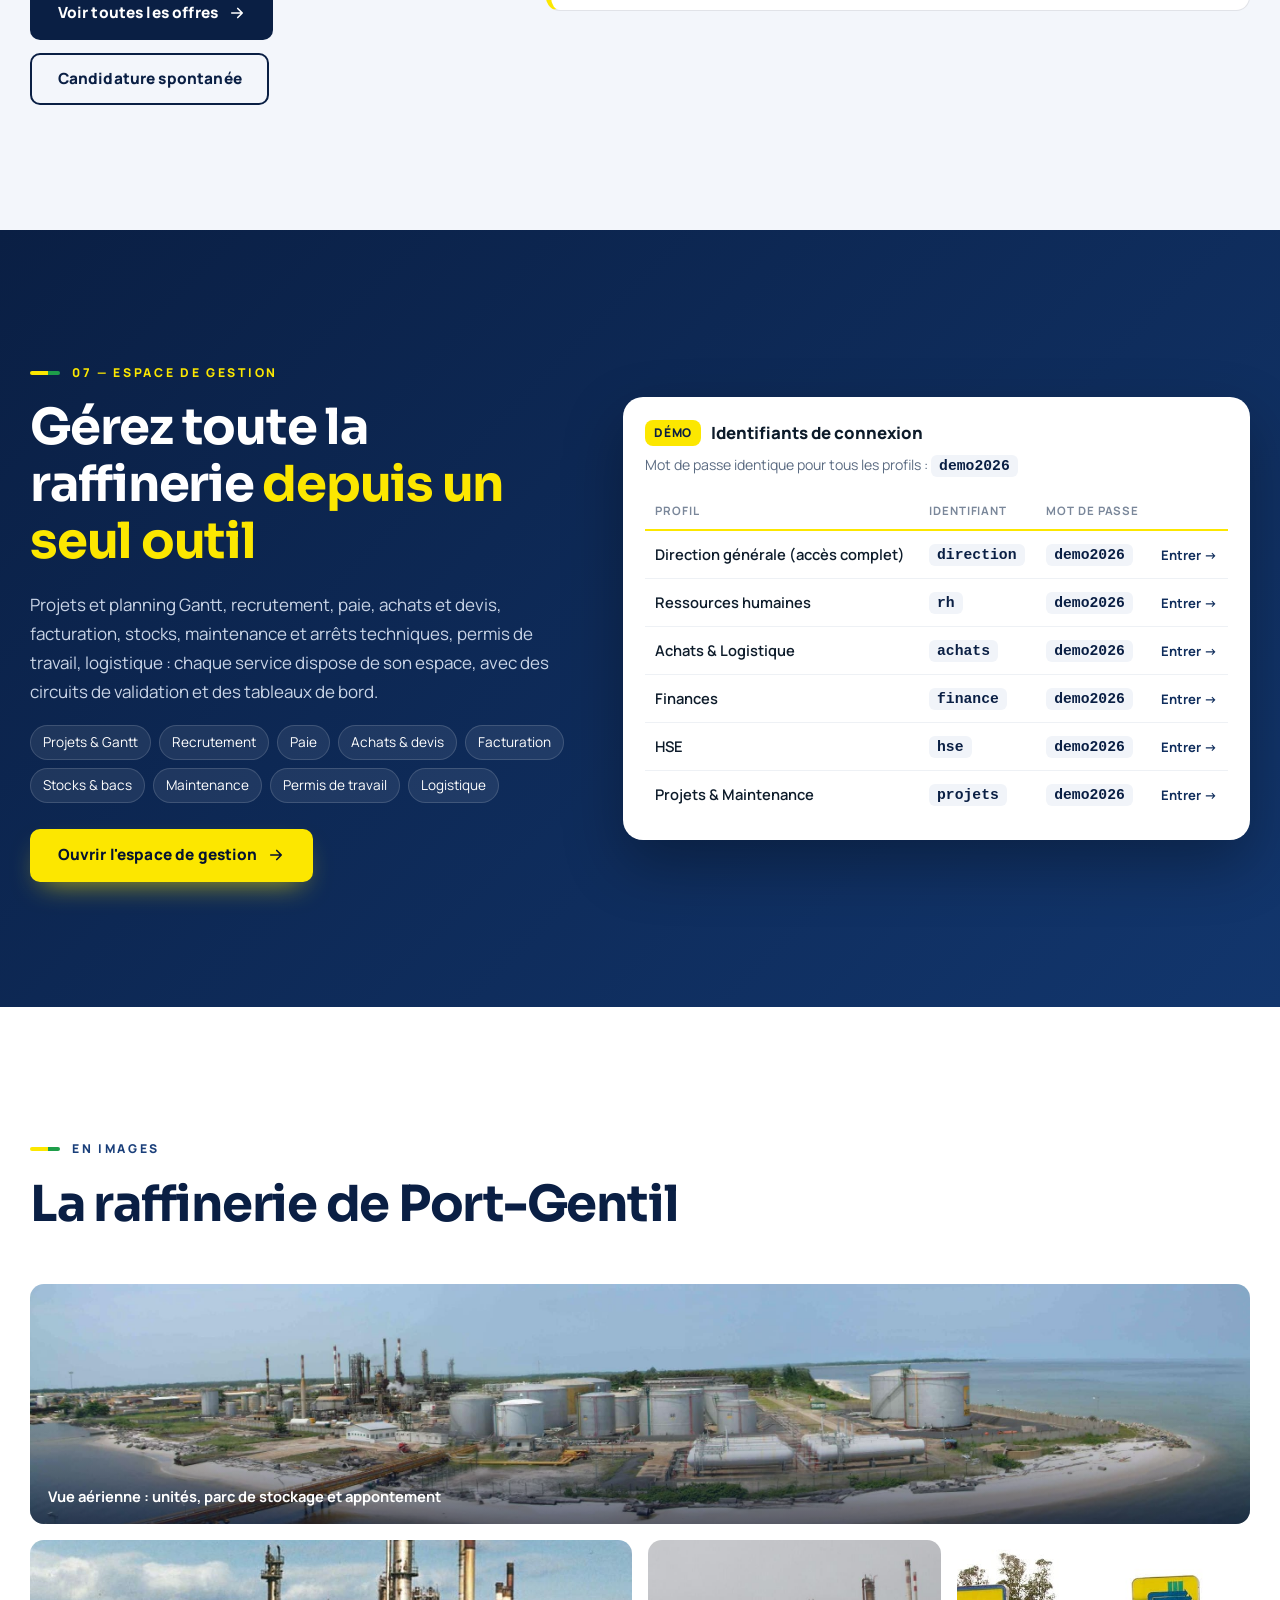
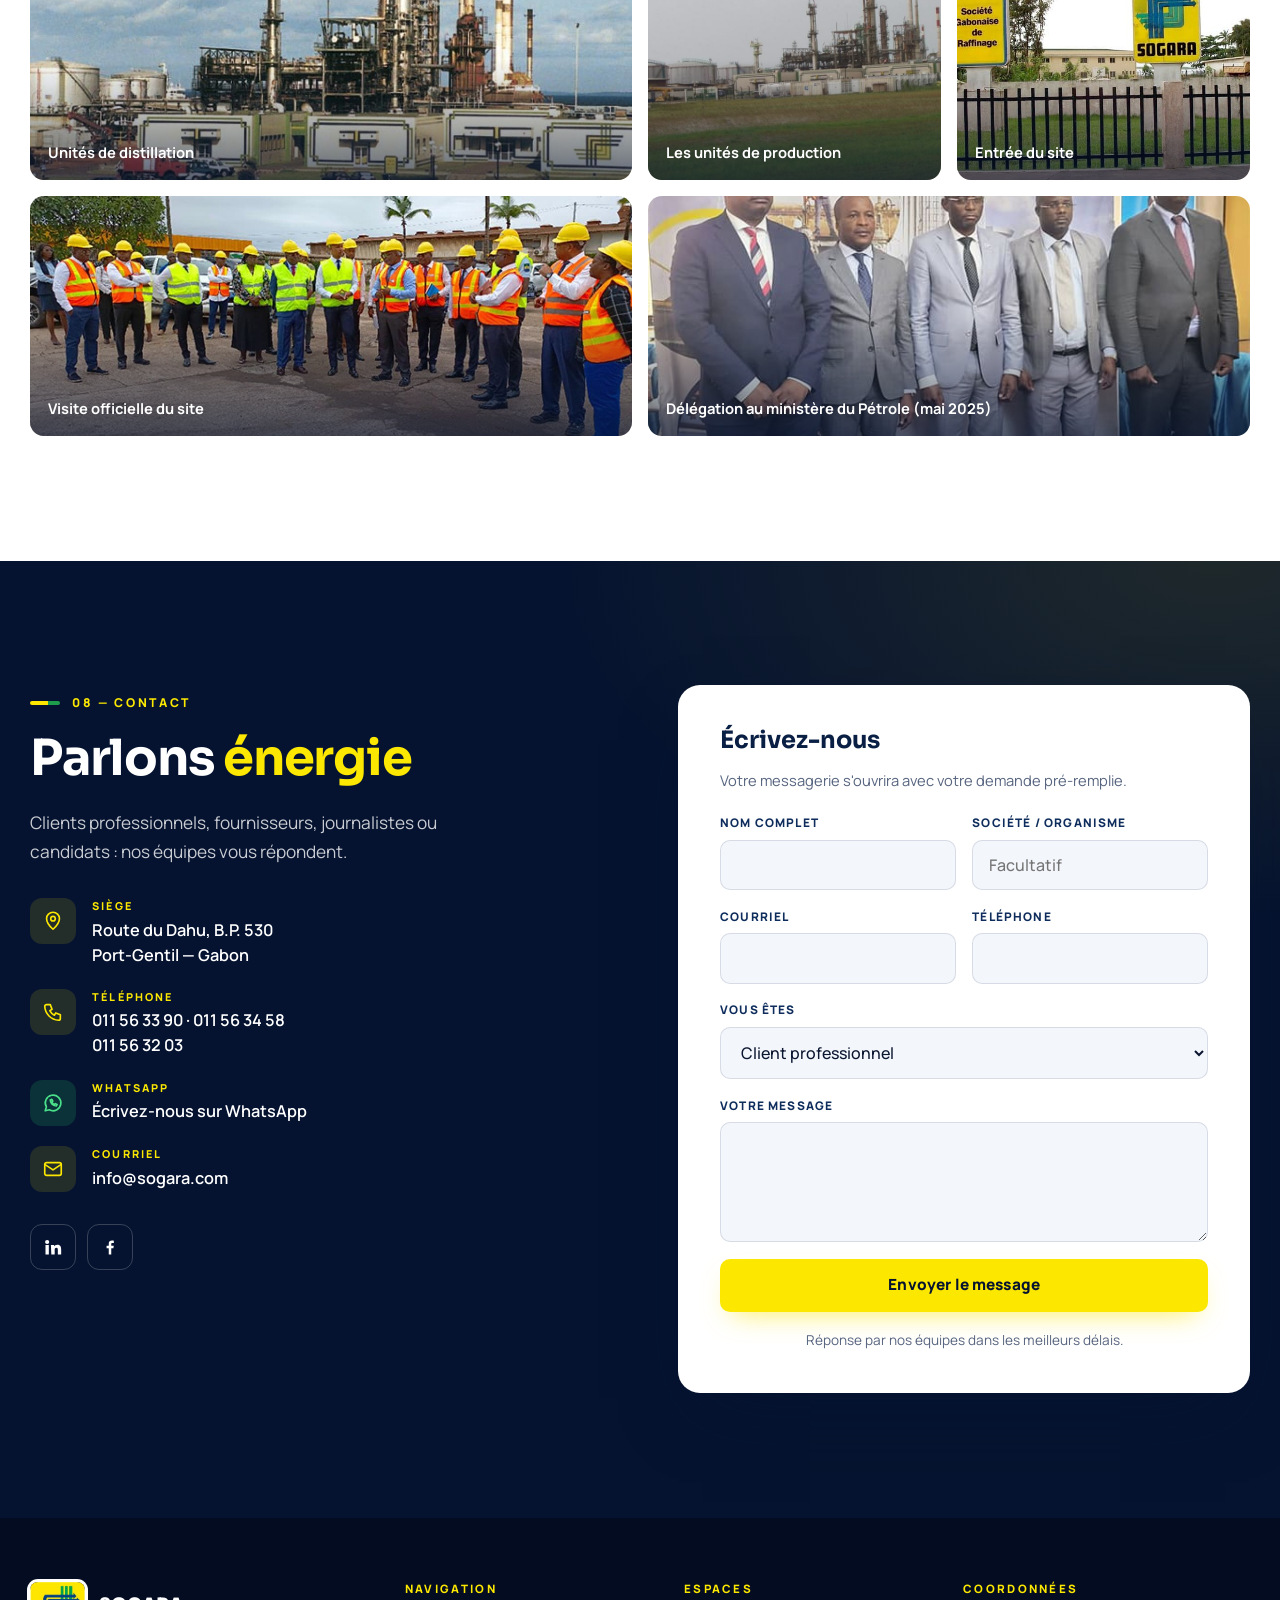
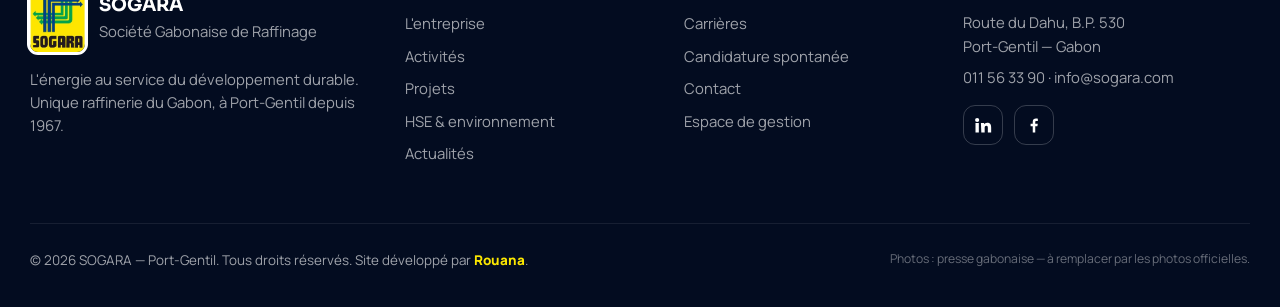
==== commit 1e4be677: "Bouton espace de gestion fixe sur mobile, photo de l'ADG, retrait de l'assistant Co-Authored-By: Cla" ====
--- a/index.html
+++ b/index.html
@@ -37,6 +37,7 @@
       <a href="#contact">Contact</a>
       <a href="espace/index.html" class="btn btn--gold btn--sm nav__cta"><svg viewBox="0 0 24 24" aria-hidden="true"><rect x="4" y="10" width="16" height="11" rx="2"/><path d="M8 10V7a4 4 0 0 1 8 0v3"/></svg>Espace de gestion</a>
     </nav>
+    <a href="espace/index.html" class="btn btn--gold btn--sm header__cta"><svg viewBox="0 0 24 24" aria-hidden="true"><rect x="4" y="10" width="16" height="11" rx="2"/><path d="M8 10V7a4 4 0 0 1 8 0v3"/></svg><span>Espace de gestion</span></a>
     <button class="burger" id="burger" aria-label="Ouvrir le menu" aria-expanded="false" aria-controls="nav">
       <span></span><span></span><span></span>
     </button>
@@ -55,6 +56,7 @@
     <p class="hero__lead reveal"><strong>Unique raffinerie du Gabon, à Port-Gentil depuis 1967.</strong> La SOGARA transforme le brut gabonais en carburants et en produits pétroliers pour le marché national — et prépare la raffinerie de demain.</p>
     <div class="hero__actions reveal">
       <a href="#projets" class="btn btn--gold">Nos projets <svg viewBox="0 0 24 24"><path d="M5 12h14M13 6l6 6-6 6"/></svg></a>
+      <a href="espace/index.html" class="btn btn--light hero__espace"><svg viewBox="0 0 24 24" aria-hidden="true"><rect x="4" y="10" width="16" height="11" rx="2"/><path d="M8 10V7a4 4 0 0 1 8 0v3"/></svg>Espace de gestion</a>
       <a href="carrieres.html" class="btn btn--ghost">Nous rejoindre</a>
     </div>
   </div>
@@ -100,7 +102,7 @@
     </div>
 
     <article class="direction reveal" aria-label="Direction générale">
-      <div class="direction__mono" aria-hidden="true">CAY</div>
+      <figure class="direction__photo"><img src="assets/img/directeur-general.jpg" alt="Christian Avaro Yeno, Administrateur Directeur Général de la SOGARA" width="540" height="720" loading="lazy"></figure>
       <div>
         <small>Direction générale</small>
         <h3>Christian Avaro Yeno</h3>
@@ -507,29 +509,9 @@
     <svg viewBox="0 0 32 32" aria-hidden="true"><path fill="currentColor" d="M16 3a13 13 0 0 0-11.2 19.6L3 29l6.6-1.7A13 13 0 1 0 16 3zm0 23.6c-2 0-4-.5-5.7-1.6l-.4-.2-3.9 1 1-3.8-.3-.4A10.6 10.6 0 1 1 16 26.6zm5.8-7.9c-.3-.2-1.9-.9-2.2-1-.3-.1-.5-.2-.7.2l-1 1.2c-.2.2-.4.2-.7.1a8.7 8.7 0 0 1-4.3-3.8c-.3-.6.3-.5.9-1.7.1-.2 0-.4 0-.6l-1-2.4c-.3-.6-.5-.5-.7-.5h-.6c-.2 0-.6.1-.9.4-.3.3-1.2 1.1-1.2 2.8s1.2 3.3 1.4 3.5c.2.2 2.4 3.7 5.8 5.2 2.2.9 3 1 4.1.8.7-.1 1.9-.8 2.2-1.5.3-.8.3-1.4.2-1.5-.1-.1-.3-.2-.6-.3z"/></svg>
     <span class="fab__label">WhatsApp</span>
   </a>
-  <button class="fab__btn fab__btn--chat" id="chat-toggle" aria-label="Poser une question à l'assistant" aria-expanded="false" aria-controls="chat">
-    <svg viewBox="0 0 24 24" aria-hidden="true" class="fab__ico-open"><path d="M4 5h16v11H9l-5 4z"/><path d="M8 9.5h8M8 12.5h5"/></svg>
-    <svg viewBox="0 0 24 24" aria-hidden="true" class="fab__ico-close"><path d="M6 6l12 12M18 6L6 18"/></svg>
-    <span class="fab__label">Une question ?</span>
-  </button>
 </div>
-
-<section class="chat" id="chat" role="dialog" aria-label="Assistant SOGARA" aria-hidden="true">
-  <header class="chat__head">
-    <img src="assets/img/logo.png" alt="" class="chat__logo">
-    <div><strong>Assistant SOGARA</strong><span><i></i>Répond en direct · 24h/24</span></div>
-    <button class="chat__close" id="chat-close" aria-label="Fermer l'assistant">&times;</button>
-  </header>
-  <div class="chat__body" id="chat-body" aria-live="polite"></div>
-  <div class="chat__chips" id="chat-chips"></div>
-  <form class="chat__form" id="chat-form" autocomplete="off">
-    <input type="text" id="chat-input" placeholder="Posez votre question…" aria-label="Votre question" maxlength="300">
-    <button type="submit" aria-label="Envoyer"><svg viewBox="0 0 24 24"><path d="M4 12l16-8-6 16-2.5-6.5z"/></svg></button>
-  </form>
-</section>
 
 <script src="assets/js/sogara-data.js"></script>
 <script src="assets/js/main.js"></script>
-<script src="assets/js/assistant.js"></script>
 </body>
 </html>
--- a/assets/css/style.css
+++ b/assets/css/style.css
@@ -130,6 +130,10 @@
 .nav a.is-active, .nav a:not(.btn):hover { color: var(--white); }
 .nav__cta svg { width: 16px; height: 16px; }
 
+.header__cta { display: none; }
+.header__cta svg, .hero__espace svg { width: 16px; height: 16px; flex: none; }
+.btn--light { background: #fff; color: var(--navy-900); }
+.btn--light:hover { background: var(--yellow); transform: translateY(-2px); }
 .burger { display: none; background: none; border: 0; padding: .5rem; cursor: pointer; }
 .burger span { display: block; width: 26px; height: 2px; background: var(--white); margin: 6px 0; transition: transform .35s var(--ease), opacity .3s; }
 .burger[aria-expanded="true"] span:nth-child(1) { transform: translateY(8px) rotate(45deg); }
@@ -185,9 +189,11 @@
 .fiche dt { font-size: .7rem; font-weight: 800; letter-spacing: .16em; text-transform: uppercase; color: var(--navy-3); padding-top: .25rem; }
 .fiche dd { margin: 0; font-weight: 600; font-size: .98rem; }
 
-.direction { margin-top: 4.5rem; display: grid; grid-template-columns: auto 1fr; gap: 2rem; align-items: center; background: linear-gradient(120deg, var(--navy) 0%, var(--navy-2) 100%); color: rgba(255,255,255,.82); border-radius: var(--radius-lg); padding: clamp(1.8rem, 4vw, 2.8rem); position: relative; overflow: hidden; }
+.direction { margin-top: 4.5rem; display: grid; grid-template-columns: 230px 1fr; gap: 2rem; align-items: center; background: linear-gradient(120deg, var(--navy) 0%, var(--navy-2) 100%); color: rgba(255,255,255,.82); border-radius: var(--radius-lg); padding: clamp(1.8rem, 4vw, 2.8rem); position: relative; overflow: hidden; }
 .direction::after { content: ""; position: absolute; right: -40px; top: -40px; width: 220px; height: 220px; border-radius: 50%; border: 36px solid rgba(252,231,0,.08); }
 .direction__mono { width: 96px; height: 96px; border-radius: 50%; display: grid; place-items: center; background: var(--yellow); color: var(--navy-900); font-family: var(--ff-display); font-weight: 800; font-size: 1.9rem; box-shadow: 0 0 0 8px rgba(252,231,0,.15); }
+.direction__photo { margin: 0; position: relative; z-index: 1; aspect-ratio: 3 / 4; border-radius: 18px; overflow: hidden; border: 4px solid var(--yellow); box-shadow: 0 20px 40px -18px rgba(0,0,0,.7); background: var(--navy-2); }
+.direction__photo img { width: 100%; height: 100%; object-fit: cover; object-position: center 20%; display: block; }
 .direction small { font-size: .72rem; font-weight: 800; letter-spacing: .2em; text-transform: uppercase; color: var(--yellow); }
 .direction h3 { color: var(--white); font-size: clamp(1.4rem, 1.1rem + 1vw, 1.9rem); margin: .35rem 0 .2rem; }
 .direction__role { display: block; font-weight: 700; color: rgba(255,255,255,.9); margin-bottom: .8rem; }
@@ -538,6 +544,9 @@
 @media (max-width: 1180px) {
   :root { --header-h: 70px; }
   .burger { display: block; position: relative; z-index: 2; }
+  .header__cta { display: inline-flex; margin-left: auto; position: relative; z-index: 2; white-space: nowrap; }
+  .header__inner { gap: .75rem; }
+  .nav .nav__cta { display: none; }
   .nav {
     position: fixed; inset: 0; background: var(--navy-900); flex-direction: column; justify-content: center; gap: 1.1rem;
     opacity: 0; visibility: hidden; transition: opacity .35s, visibility .35s; padding: 5rem 1.5rem 2rem; overflow-y: auto;
@@ -587,6 +596,10 @@
   .hero__content { padding-bottom: 8rem; }
   .hero__scroll { display: none; }
   .hero__actions .btn { flex: 1 1 100%; }
+  .hero__actions .btn:nth-child(-n+2) { flex: 1 1 40%; padding-left: .8rem; padding-right: .8rem; font-size: .9rem; }
+  .header__cta { padding: .55rem .8rem; font-size: .8rem; gap: .35rem; }
+  .brand__text small { display: none; }
+  .brand__logo { height: 44px; }
   .kpis { margin-top: -4rem; }
   .kpis__grid { grid-template-columns: 1fr 1fr; }
   .kpi { padding: 1.3rem 1.1rem; }
@@ -599,7 +612,7 @@
   .fiche div { grid-template-columns: 1fr; gap: .15rem; }
   .about__tag { right: .6rem; bottom: -1.2rem; }
   .direction { grid-template-columns: 1fr; gap: 1.2rem; }
-  .direction__mono { width: 72px; height: 72px; font-size: 1.4rem; }
+  .direction__photo { width: min(230px, 62%); }
   .chain { grid-template-columns: 1fr; }
   .chain__step { display: grid; grid-template-columns: 56px 1fr; gap: 0 1rem; text-align: left; padding: 1.1rem 1.1rem 1.1rem 1.1rem; }
   .chain__ico { width: 56px; height: 56px; margin: 0; grid-row: span 2; border-radius: 14px; }
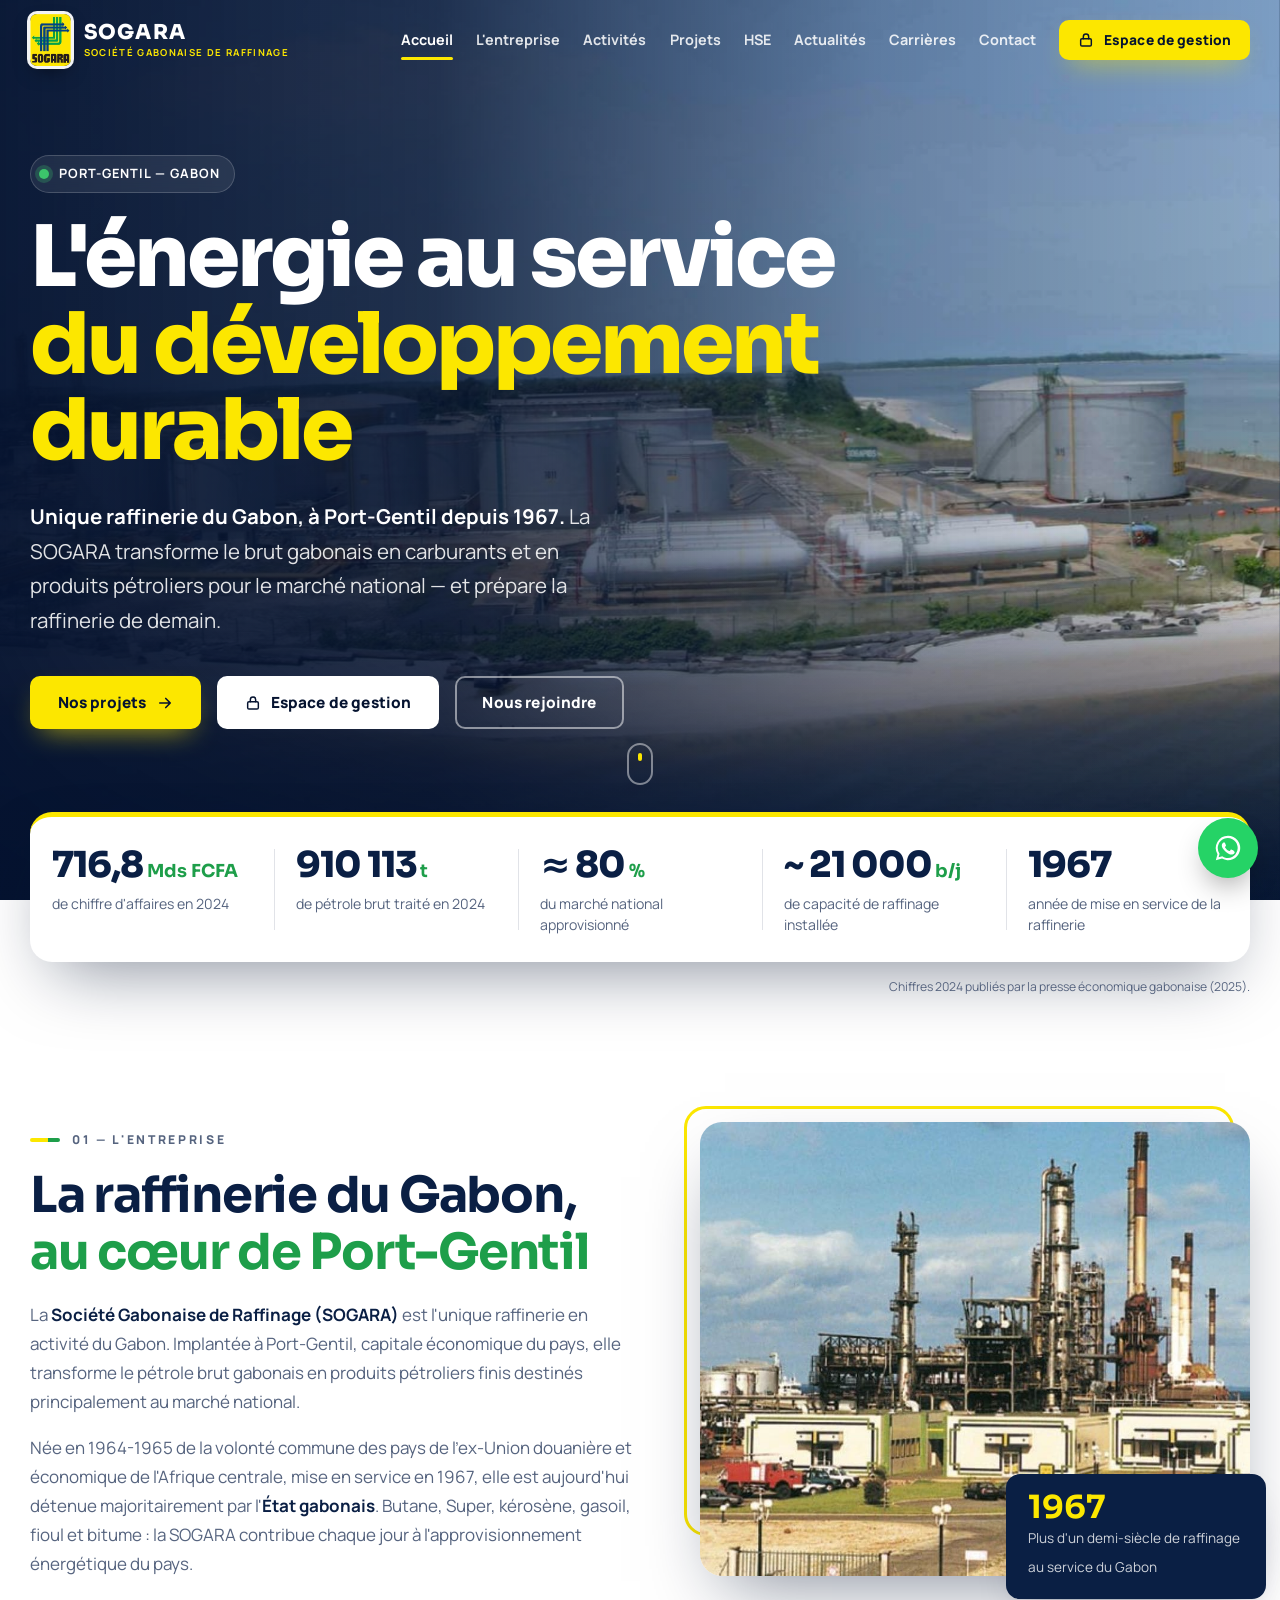
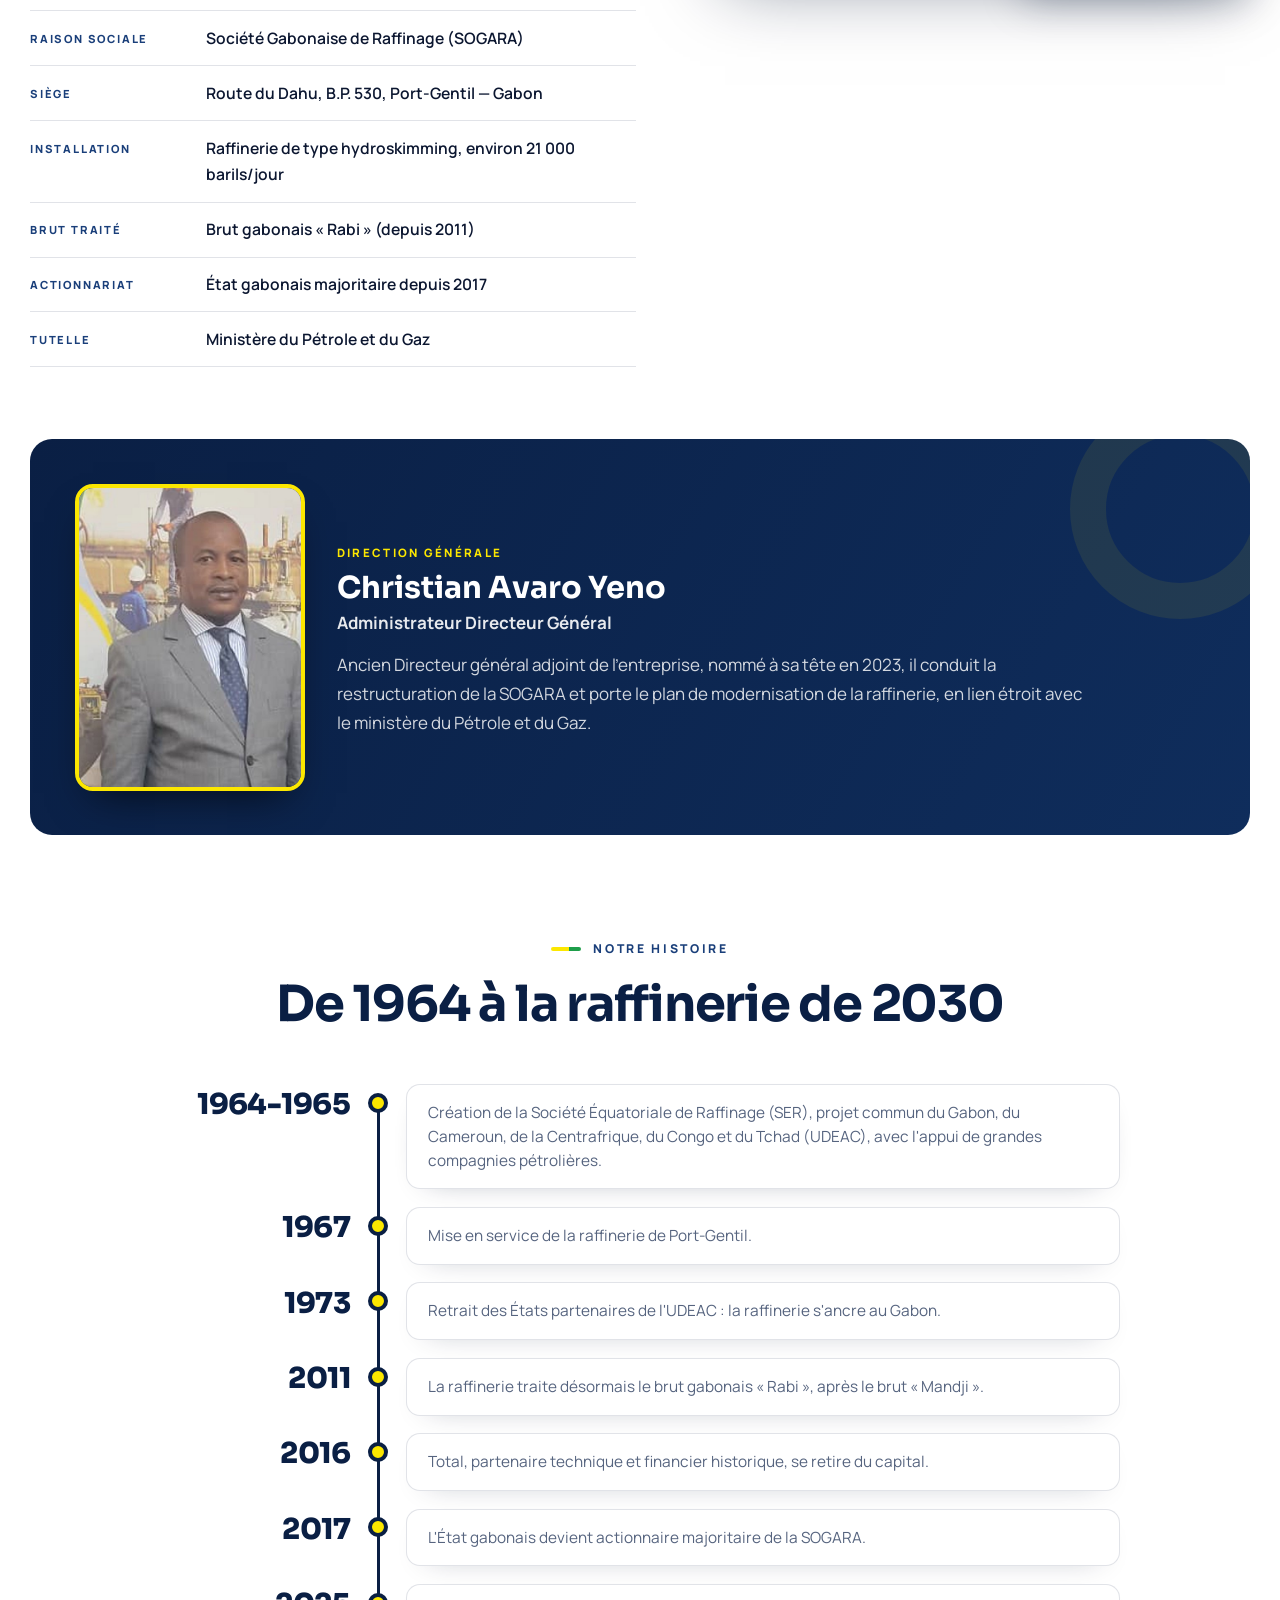
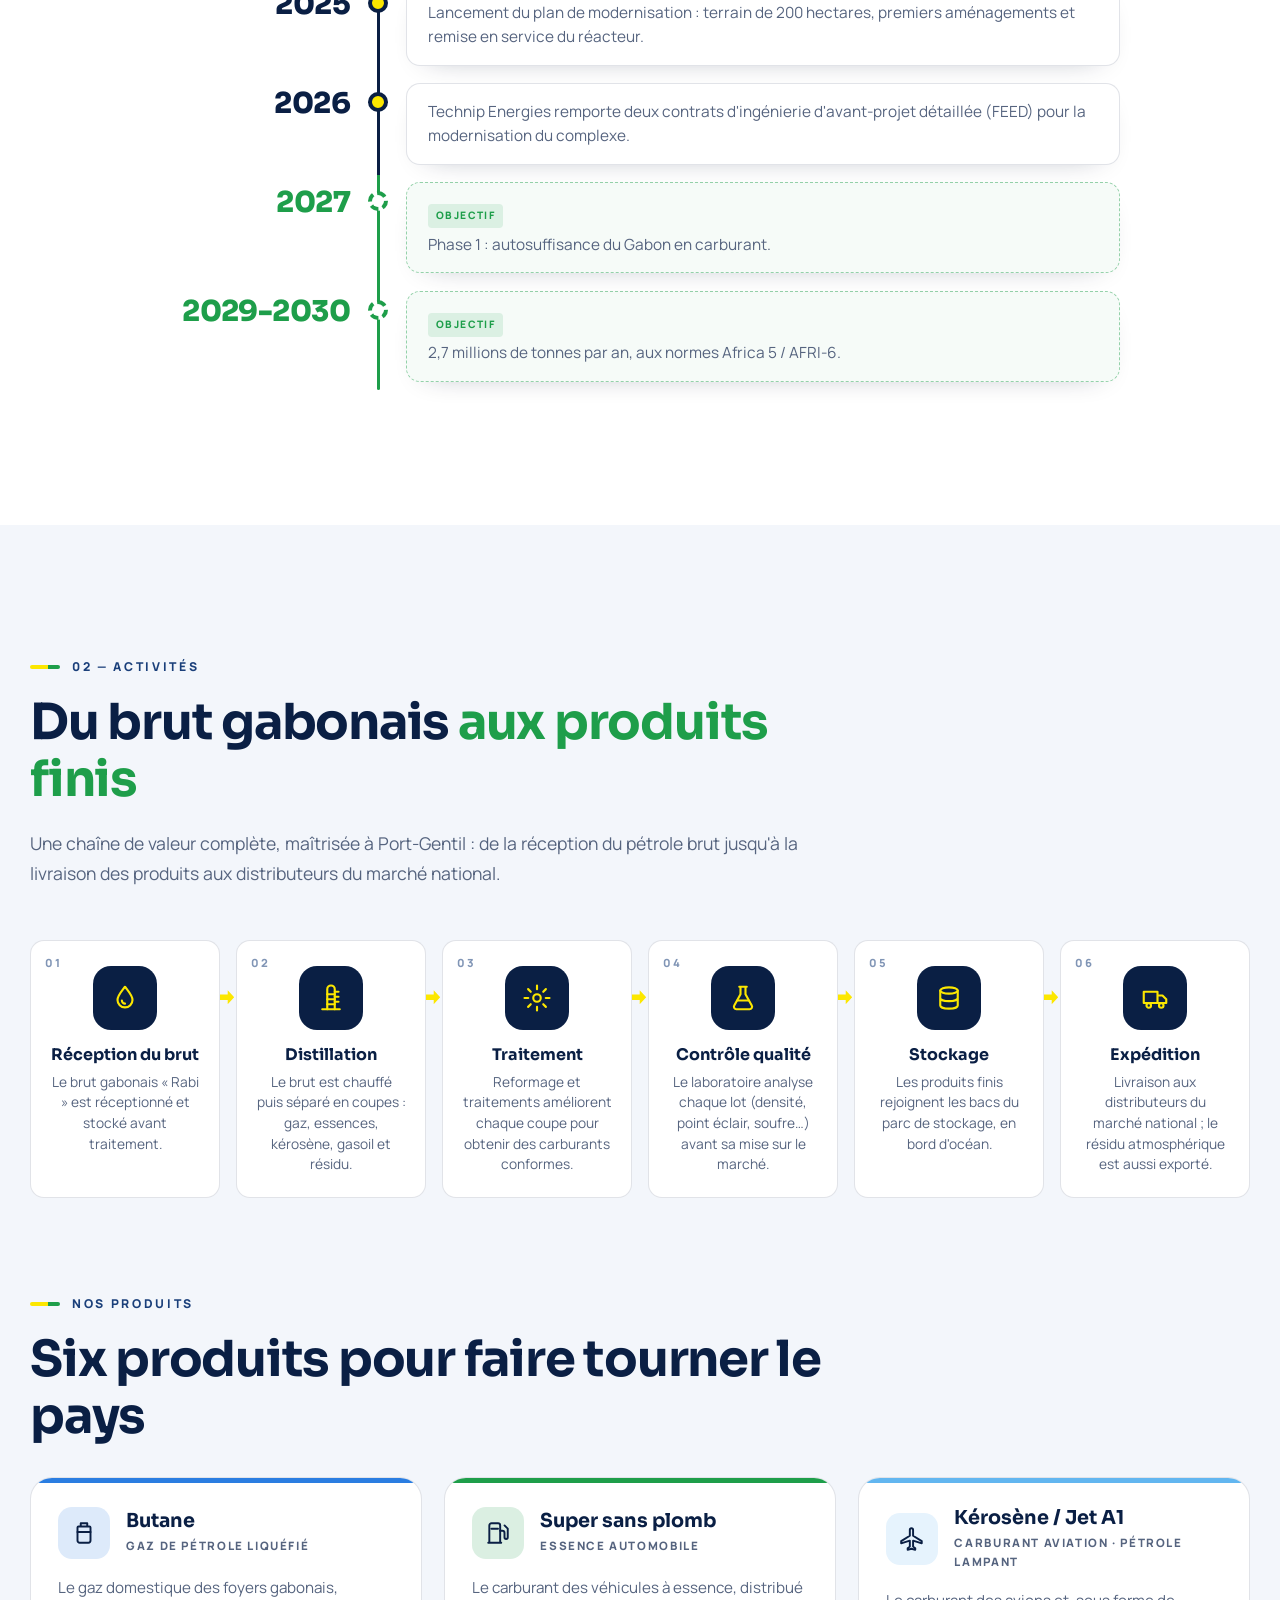
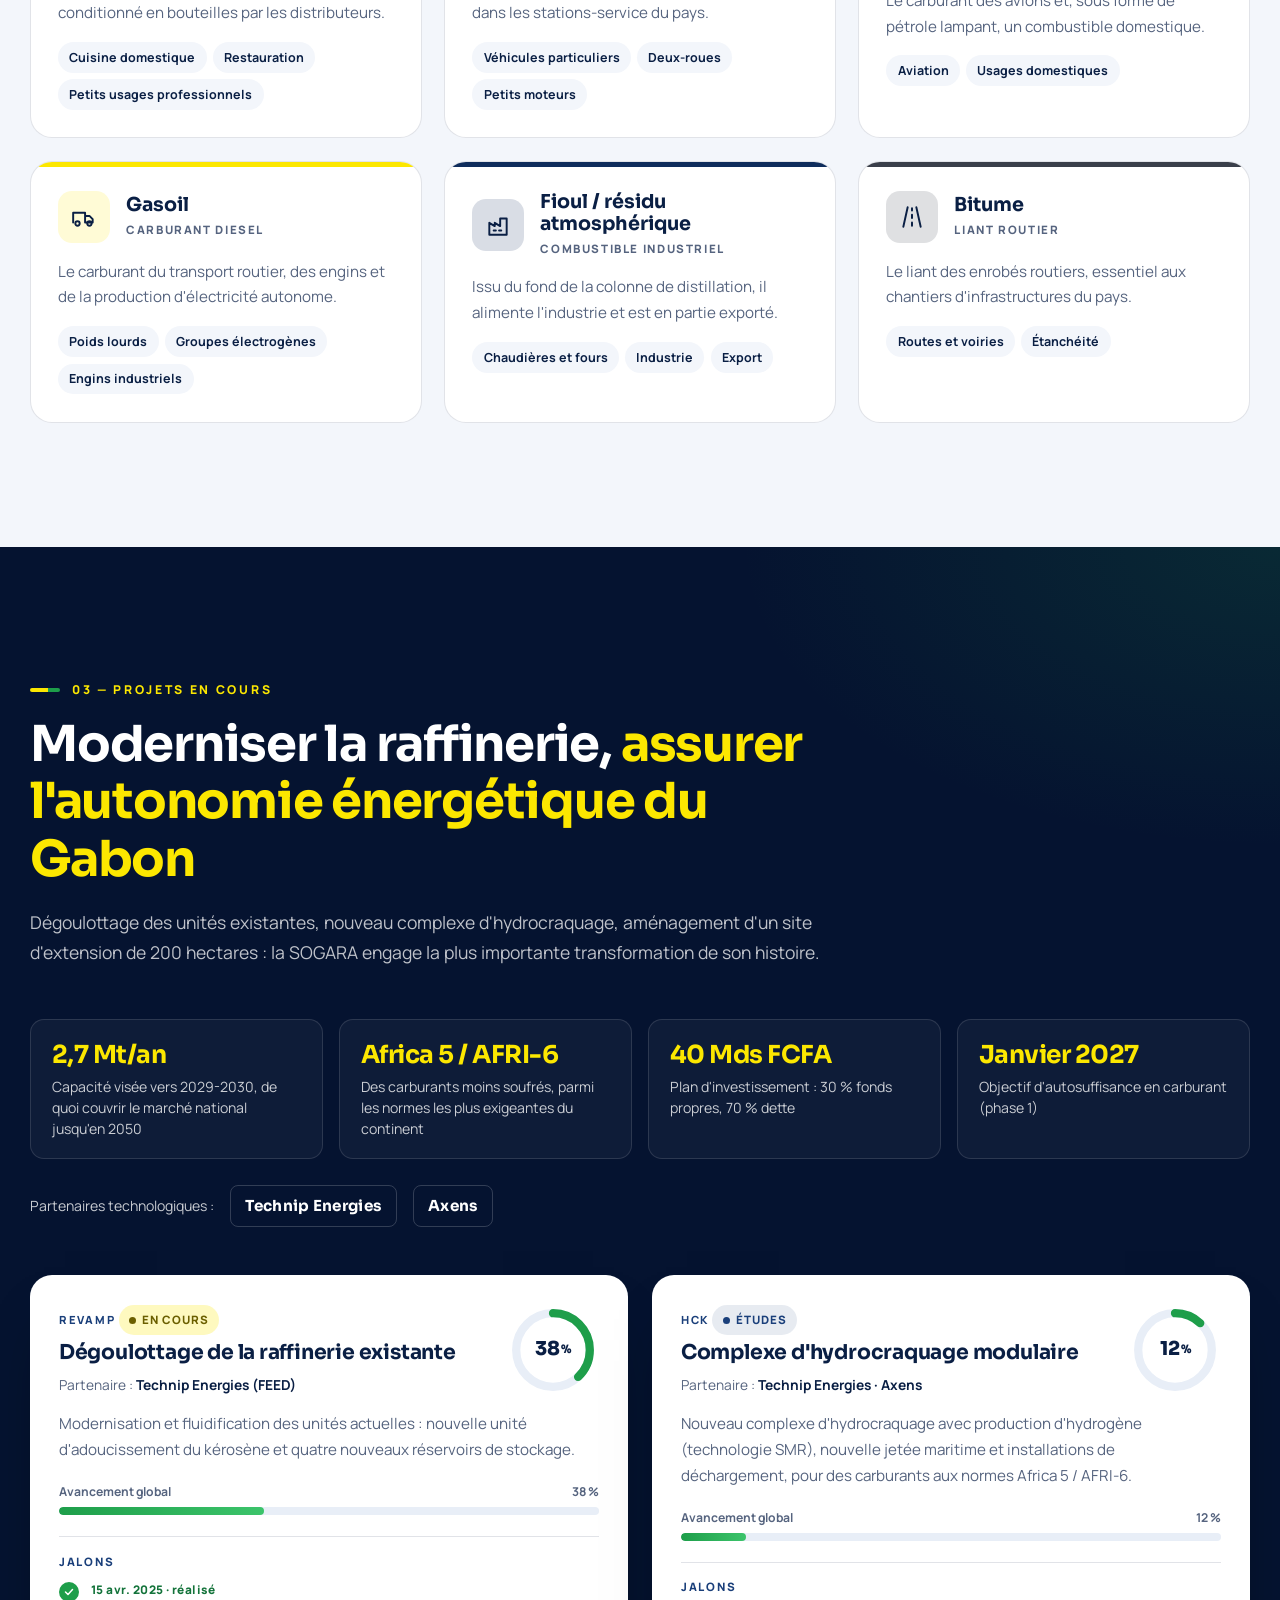
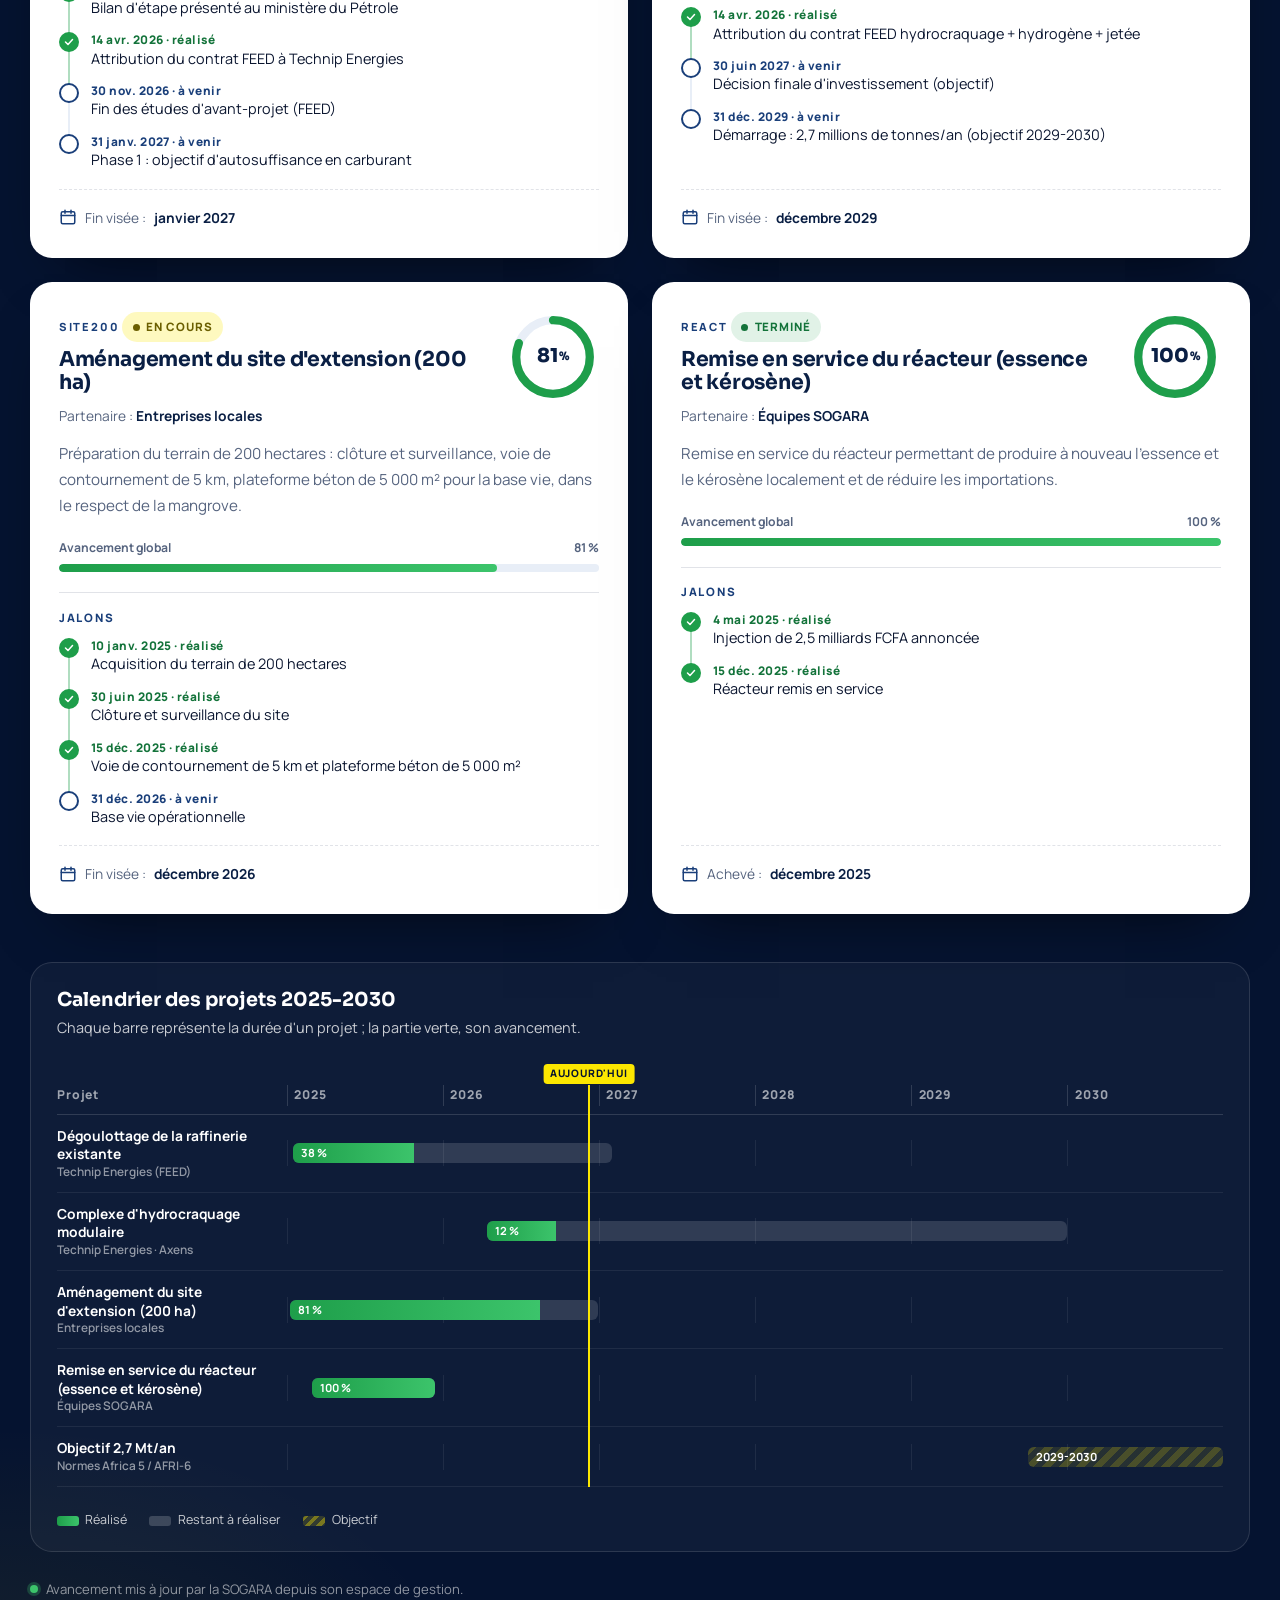
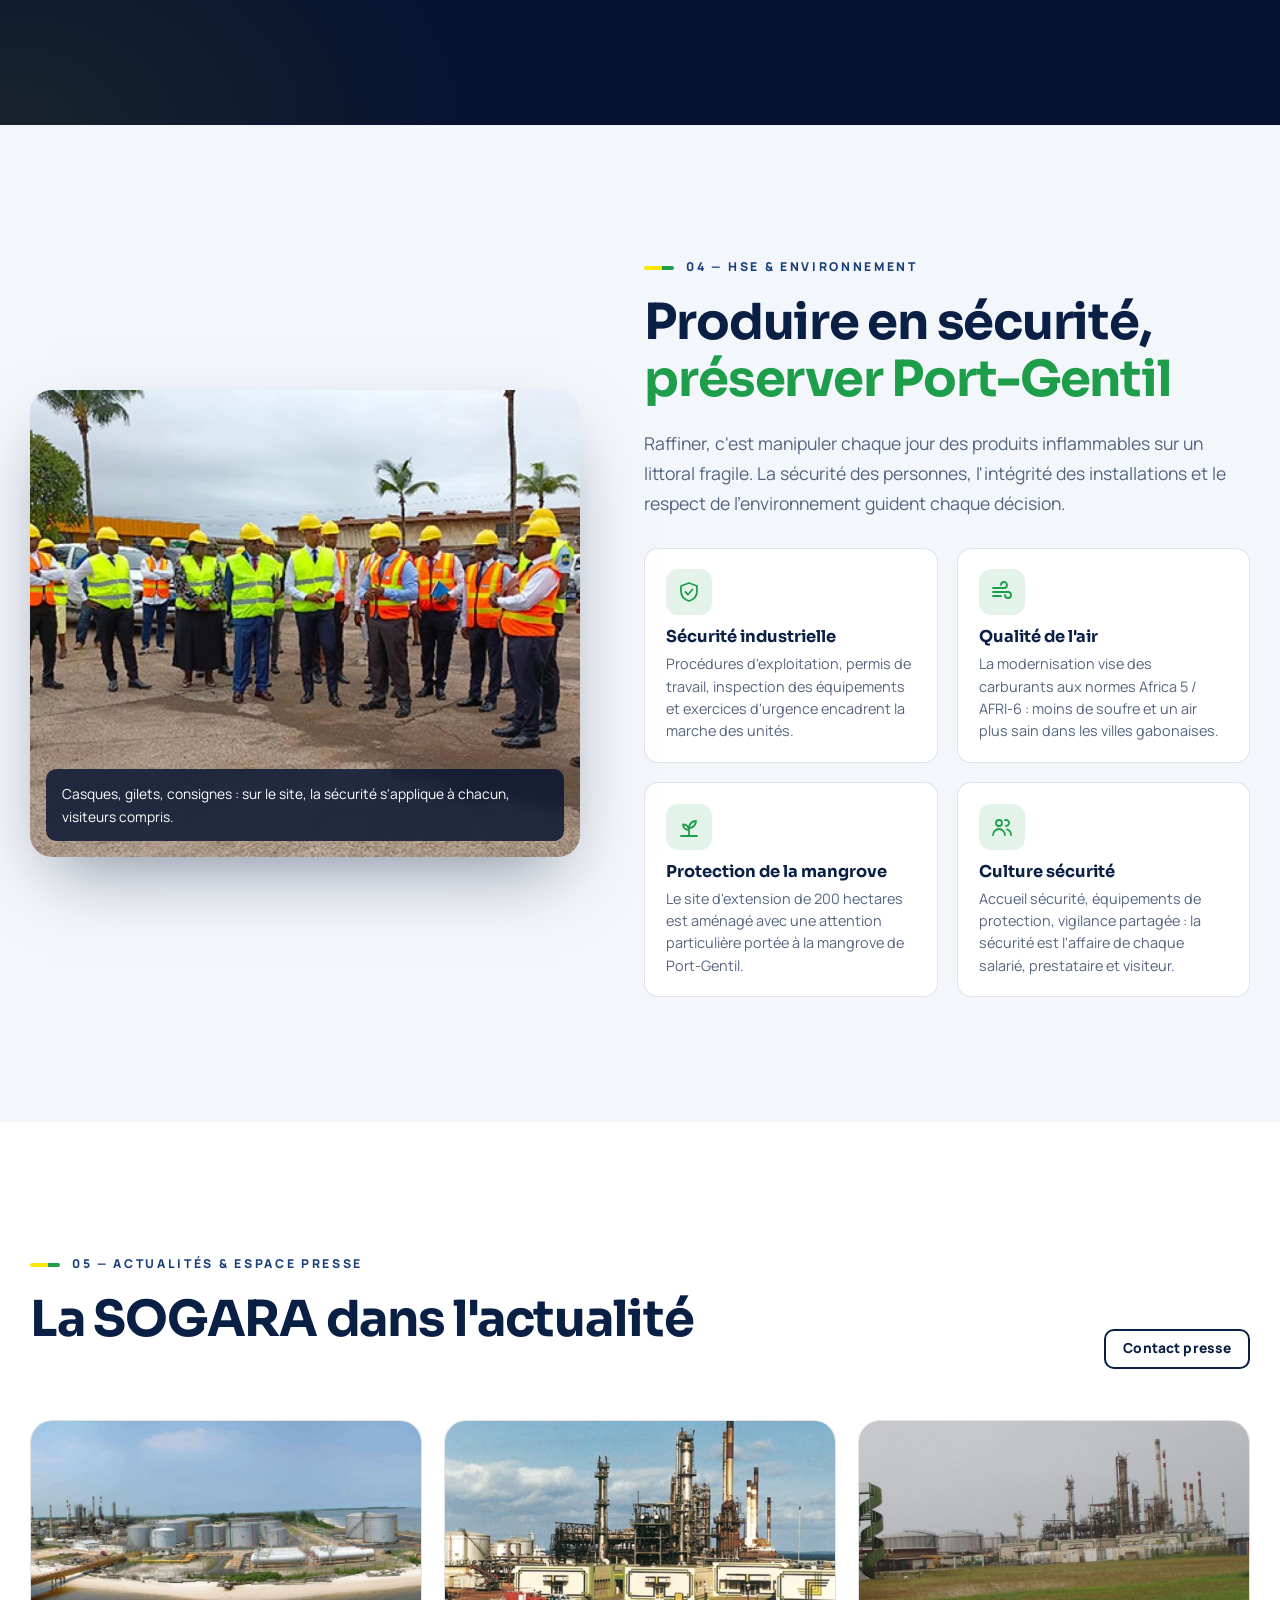
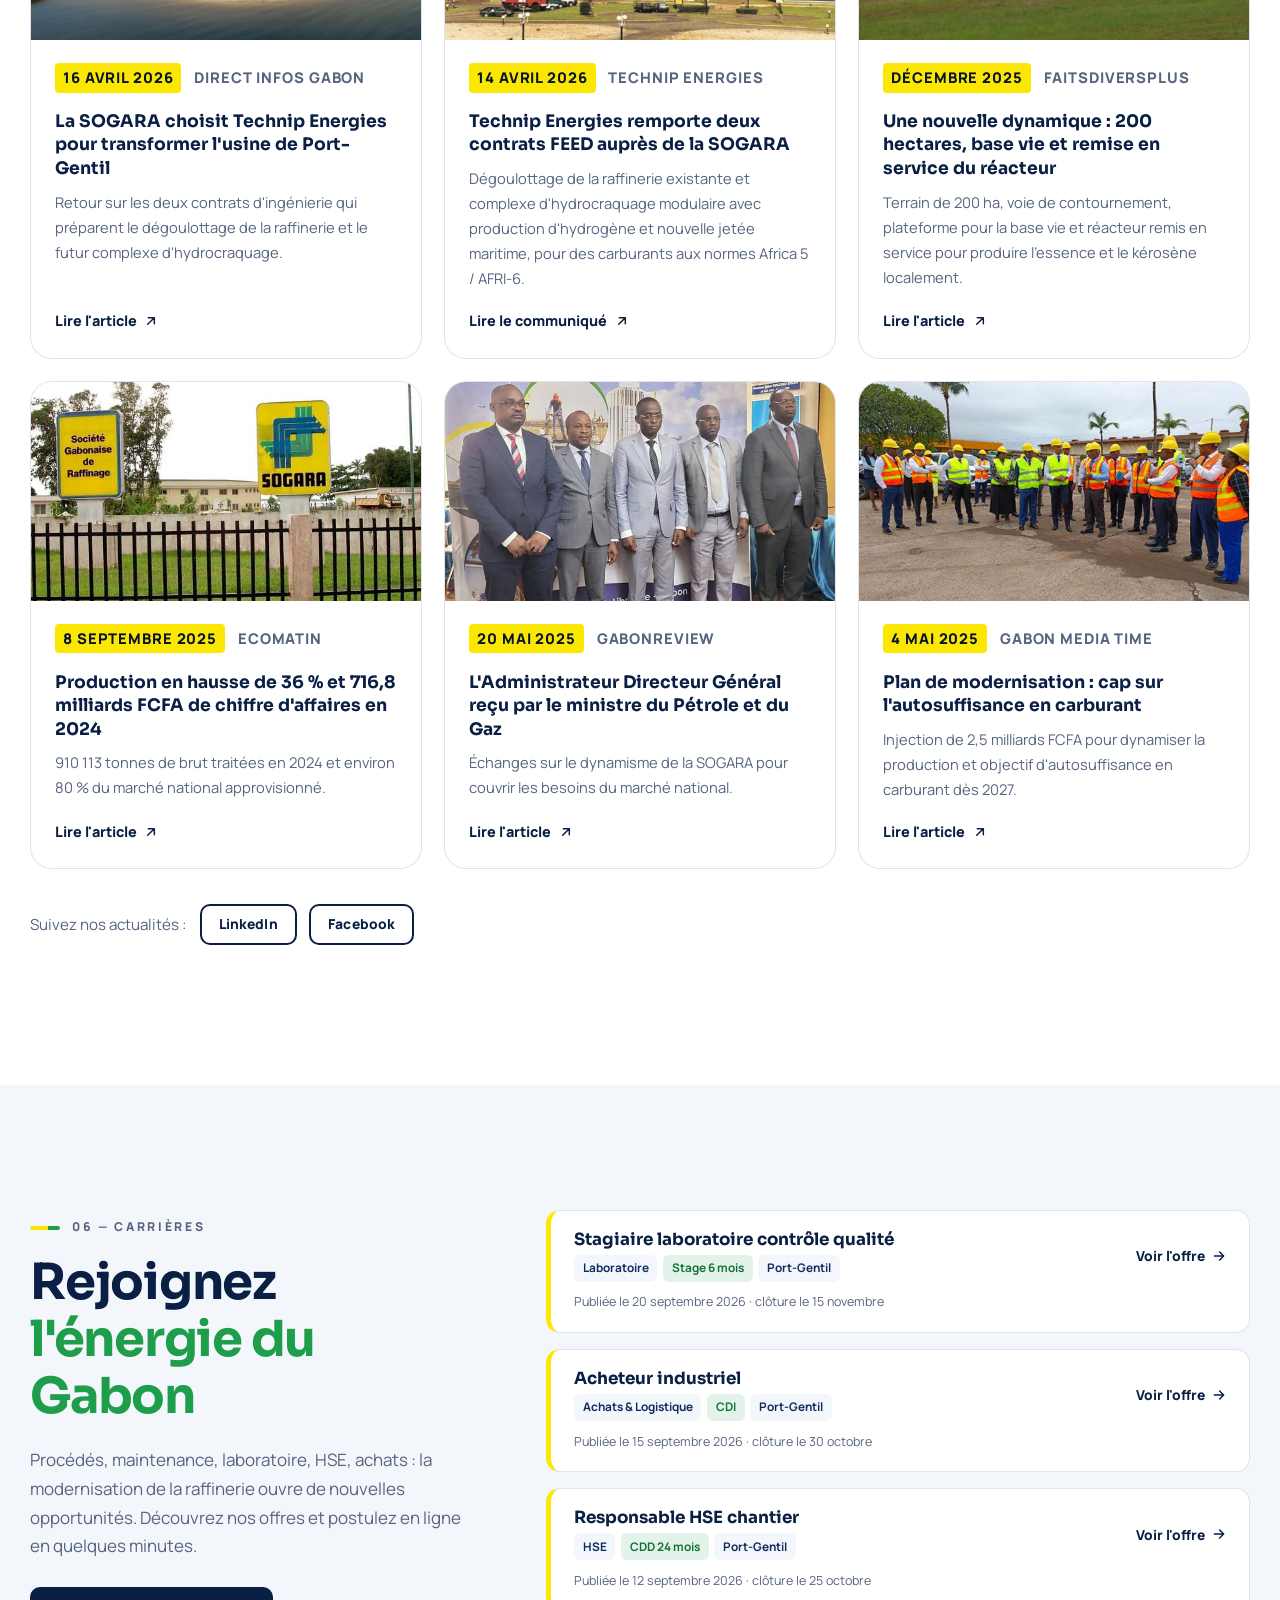
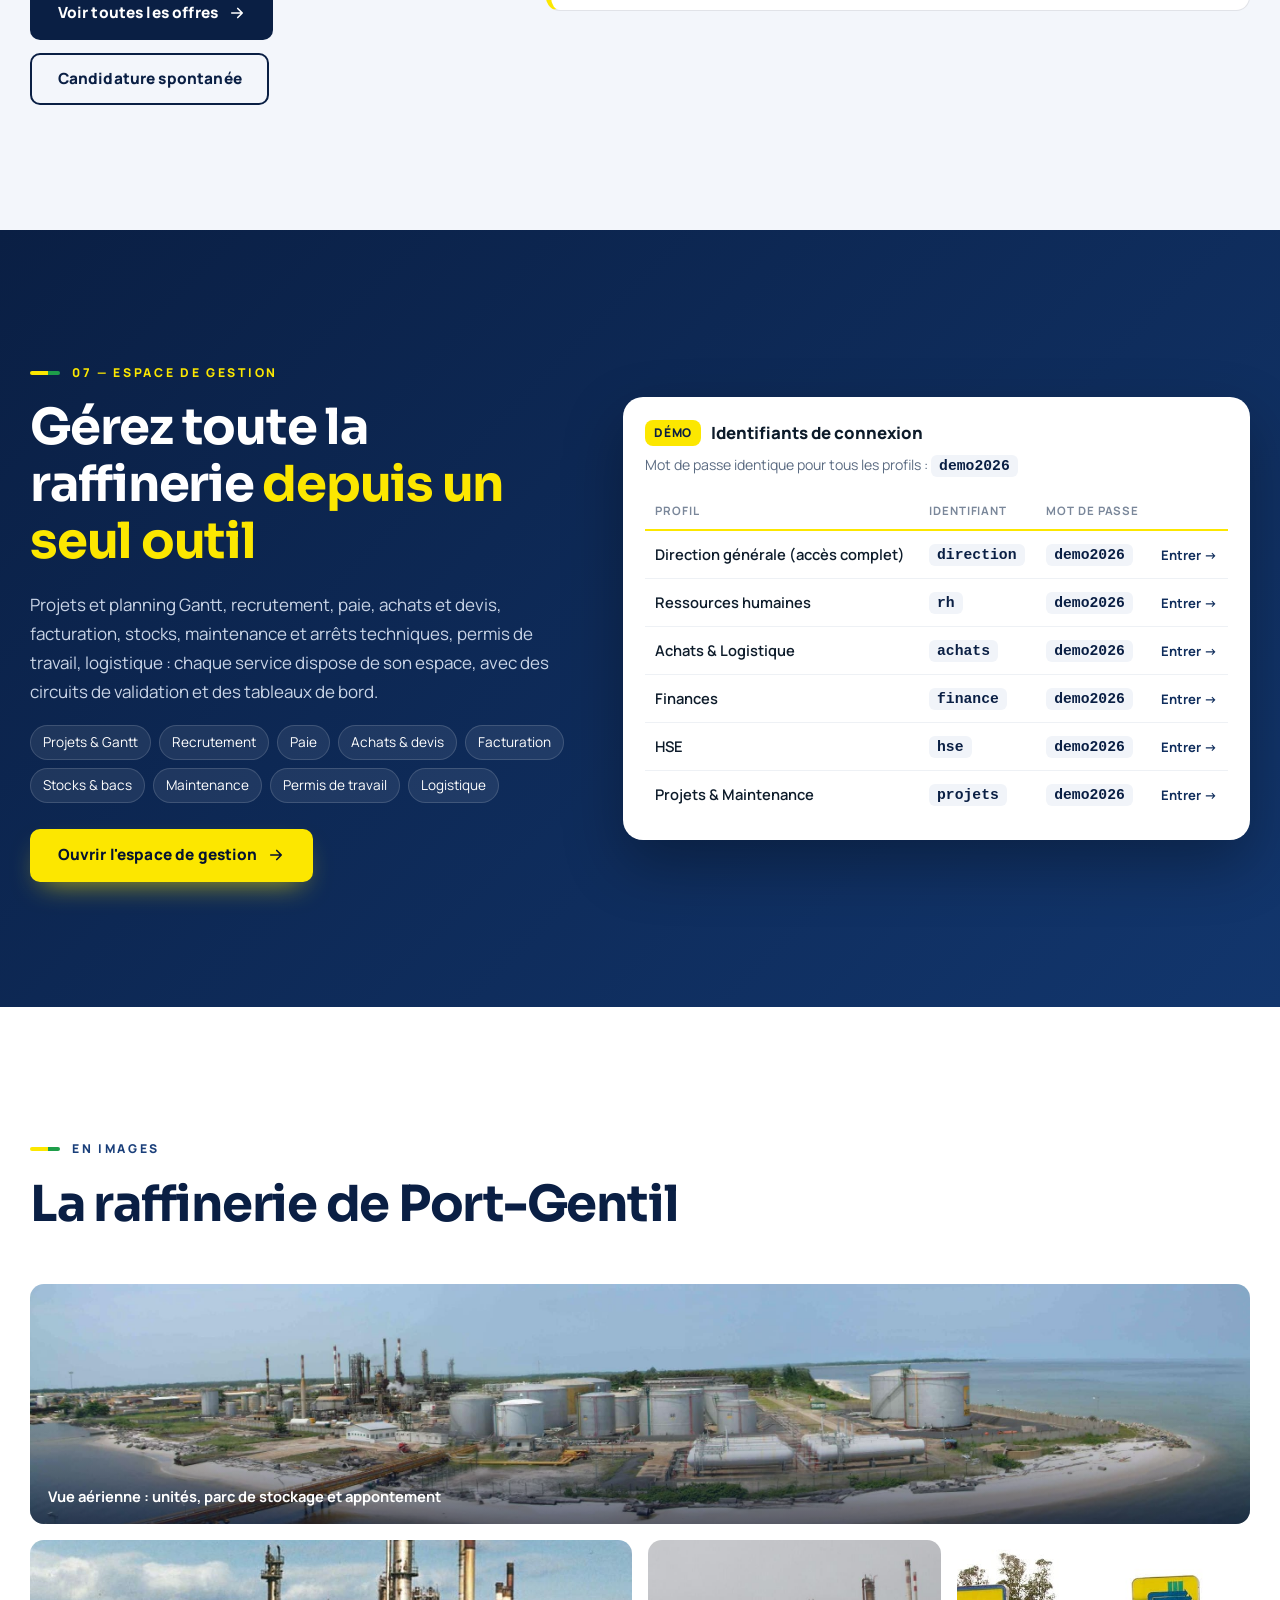
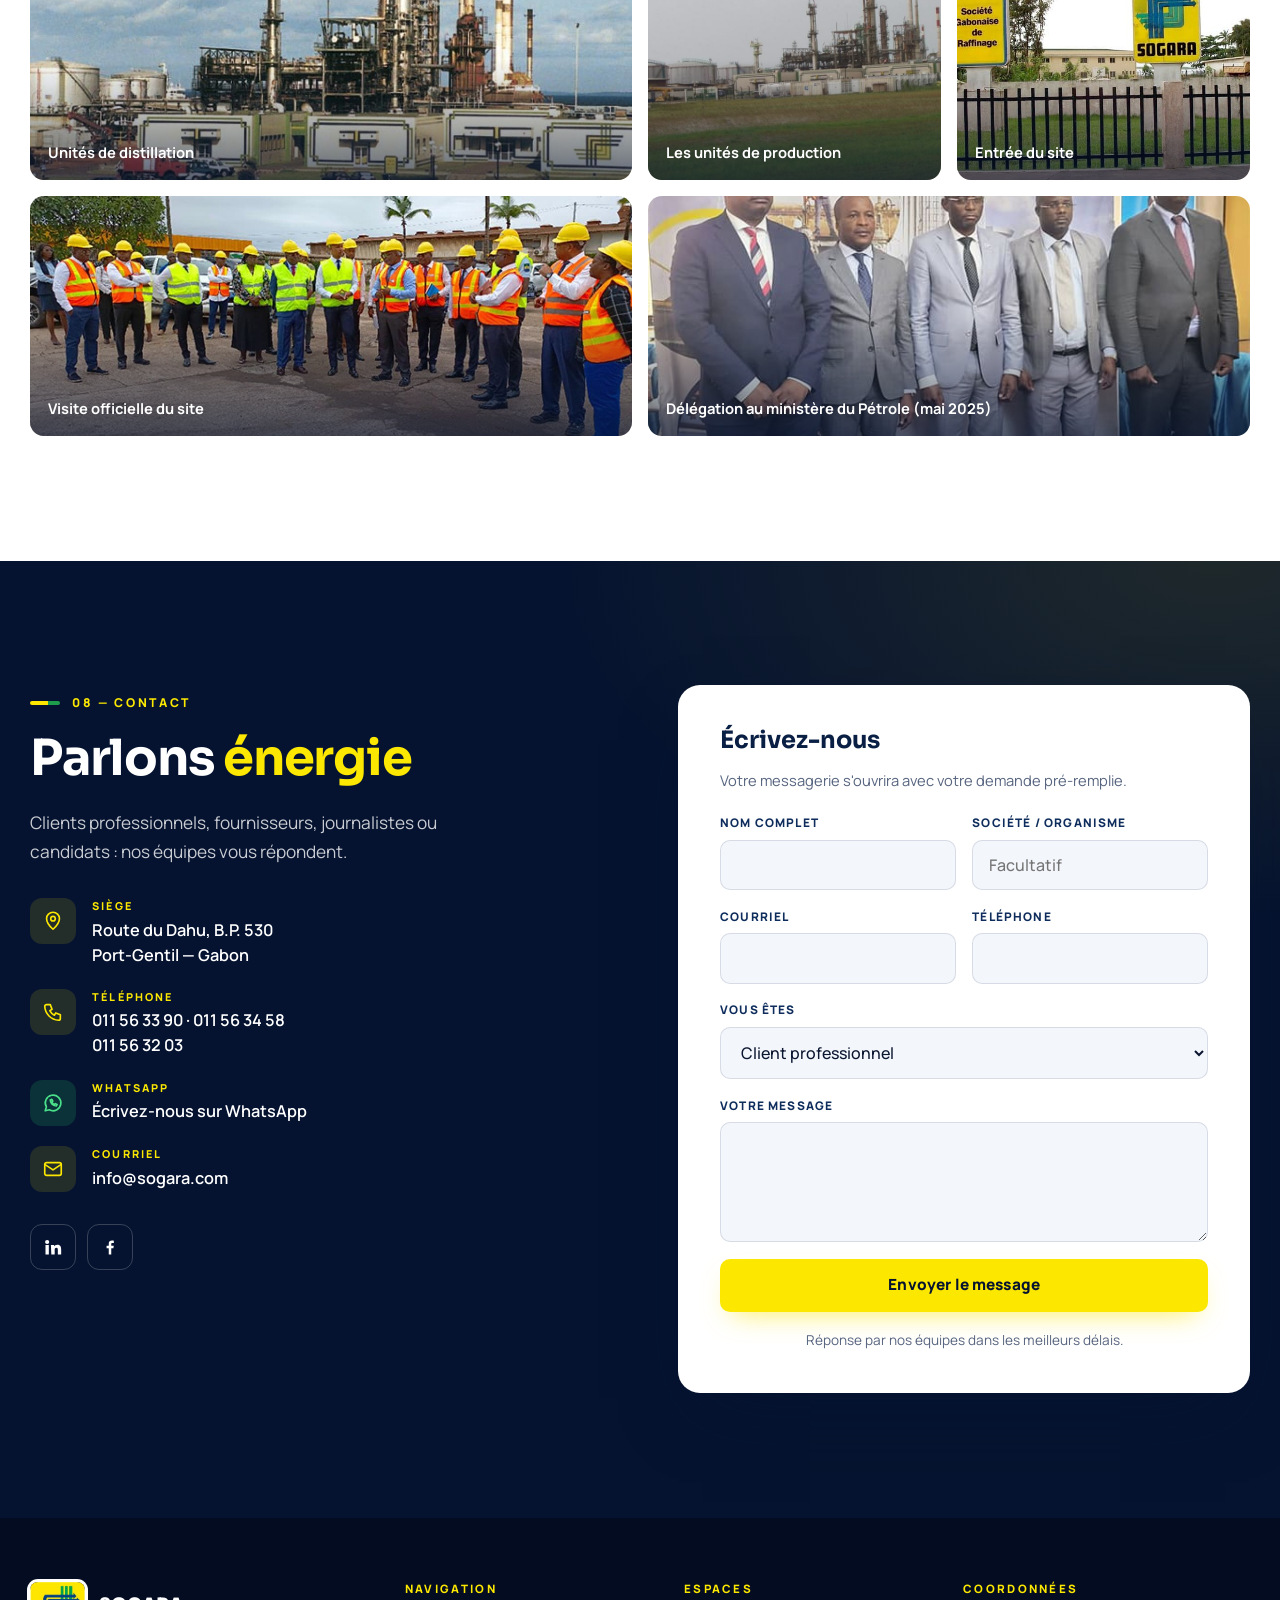
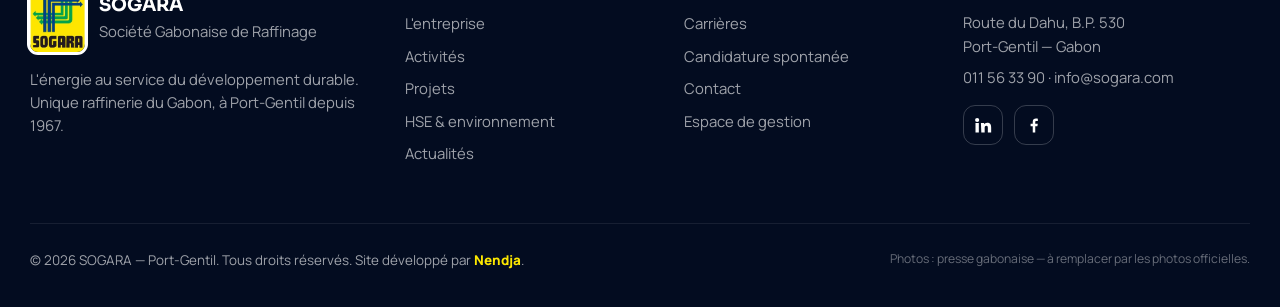
==== commit 5db820d7: "Signature : développé par Nendja Co-Authored-By: Claude <noreply@anthropic.com>" ====
--- a/index.html
+++ b/index.html
@@ -488,7 +488,7 @@
       </div>
     </div>
     <div class="footer__copy">
-      <p>© 2026 SOGARA — Port-Gentil. Tous droits réservés. <span class="footer__credit">Site développé par <strong style="color:#fce700">Rouana</strong>.</span></p>
+      <p>© 2026 SOGARA — Port-Gentil. Tous droits réservés. <span class="footer__credit">Site développé par <strong style="color:#fce700">Nendja</strong>.</span></p>
       <p class="footer__photos">Photos : presse gabonaise — à remplacer par les photos officielles.</p>
     </div>
   </div>
